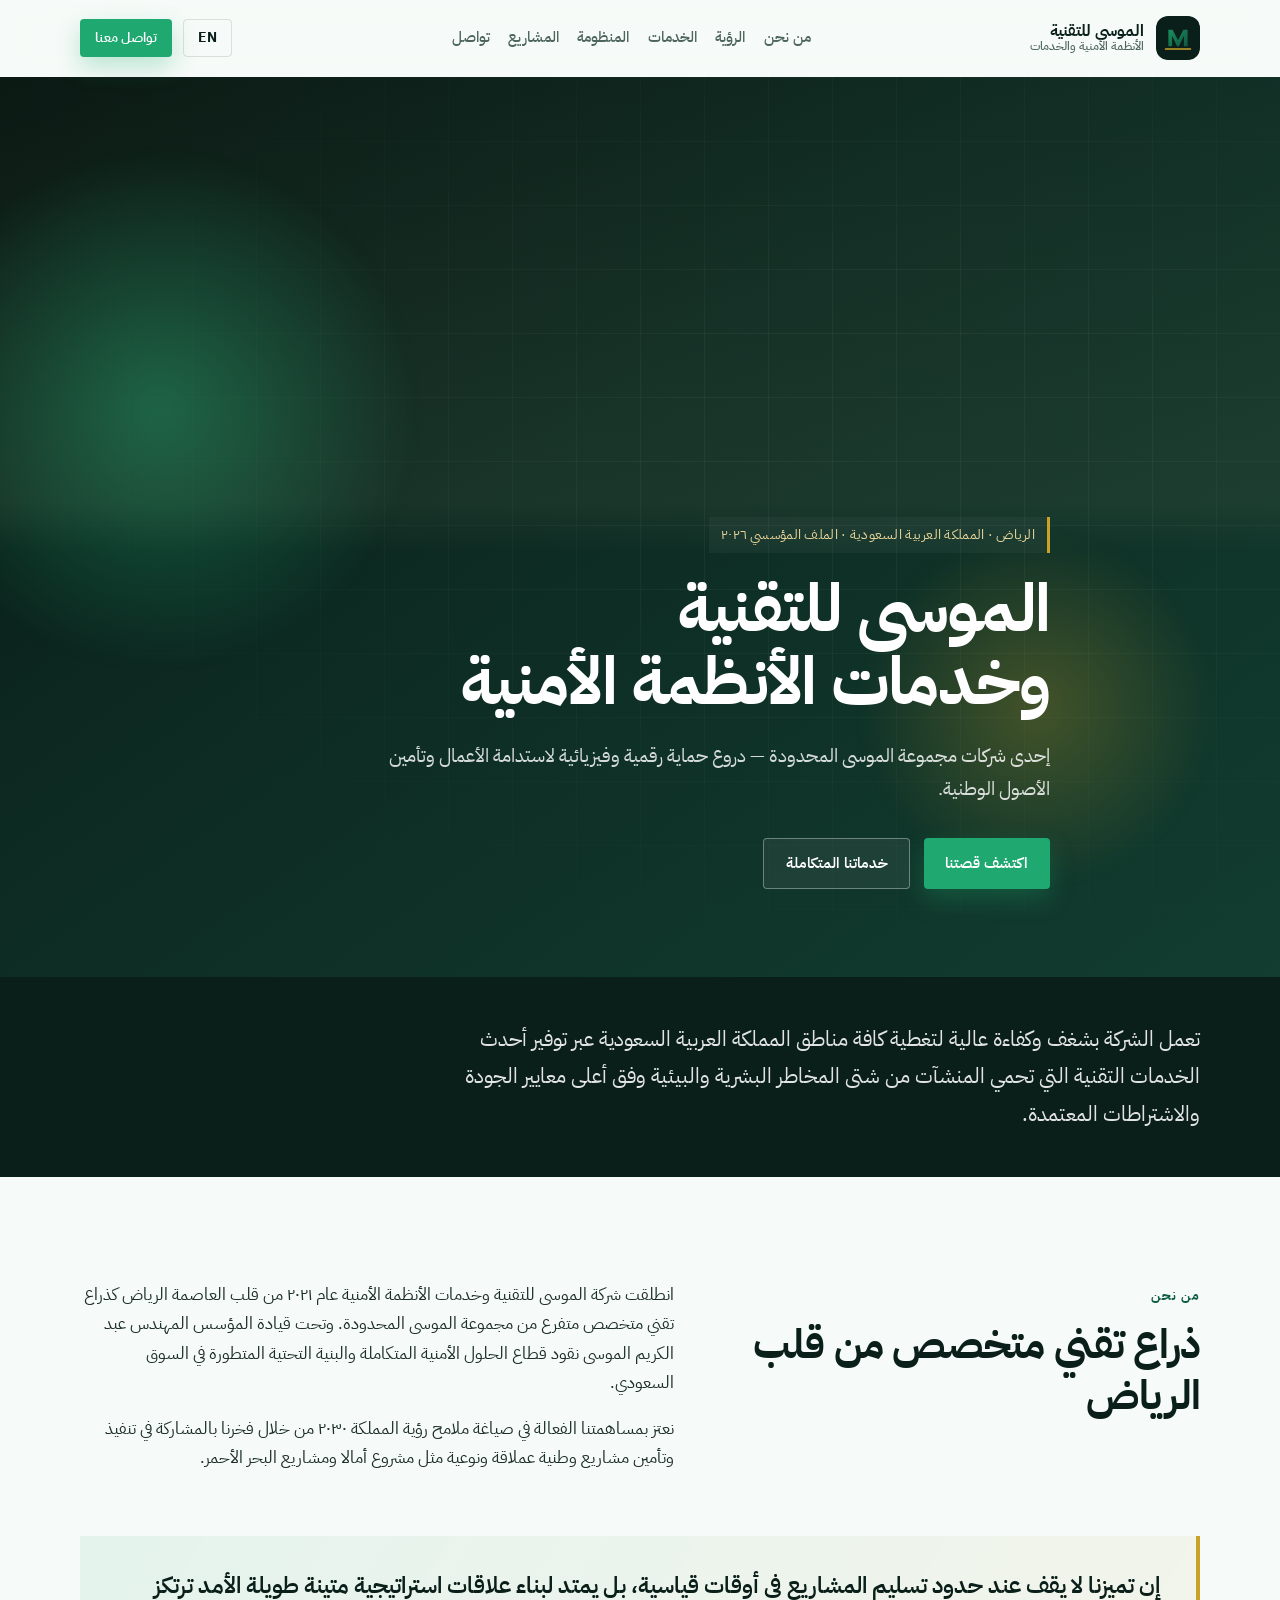
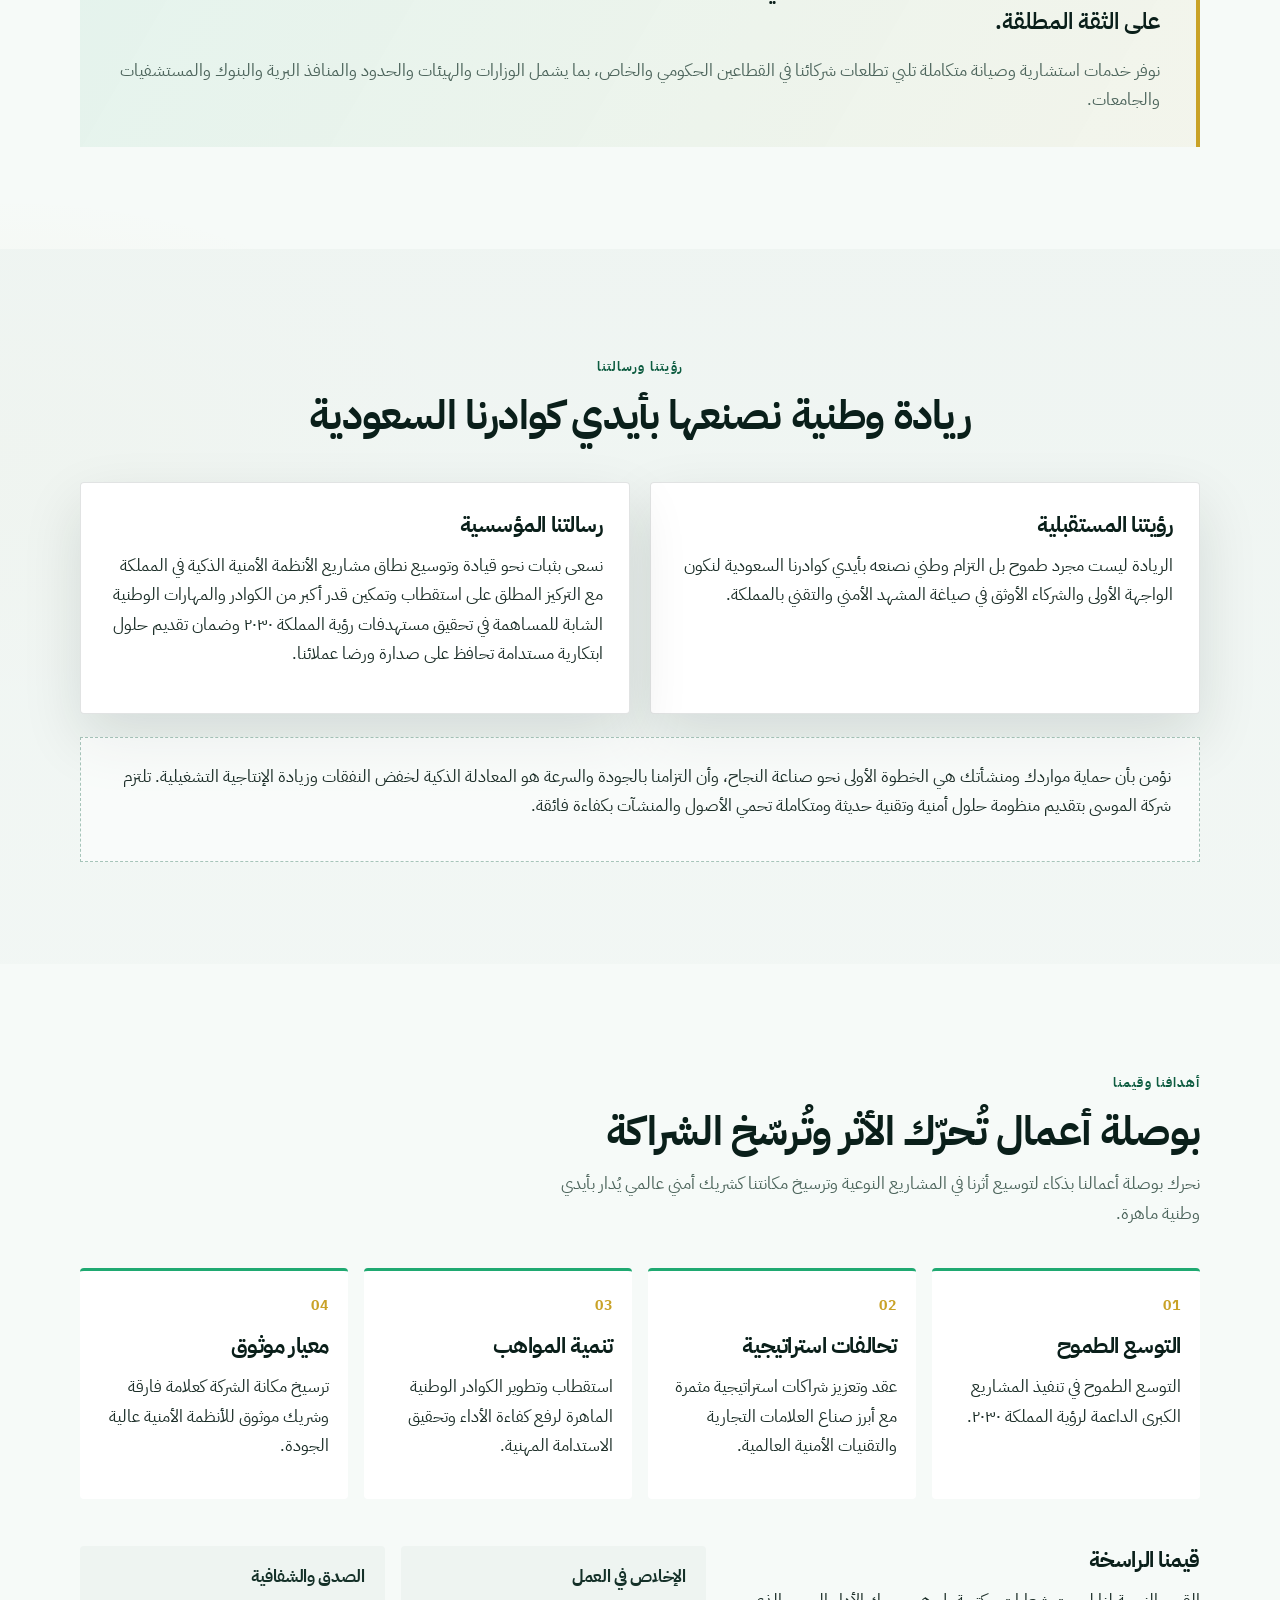
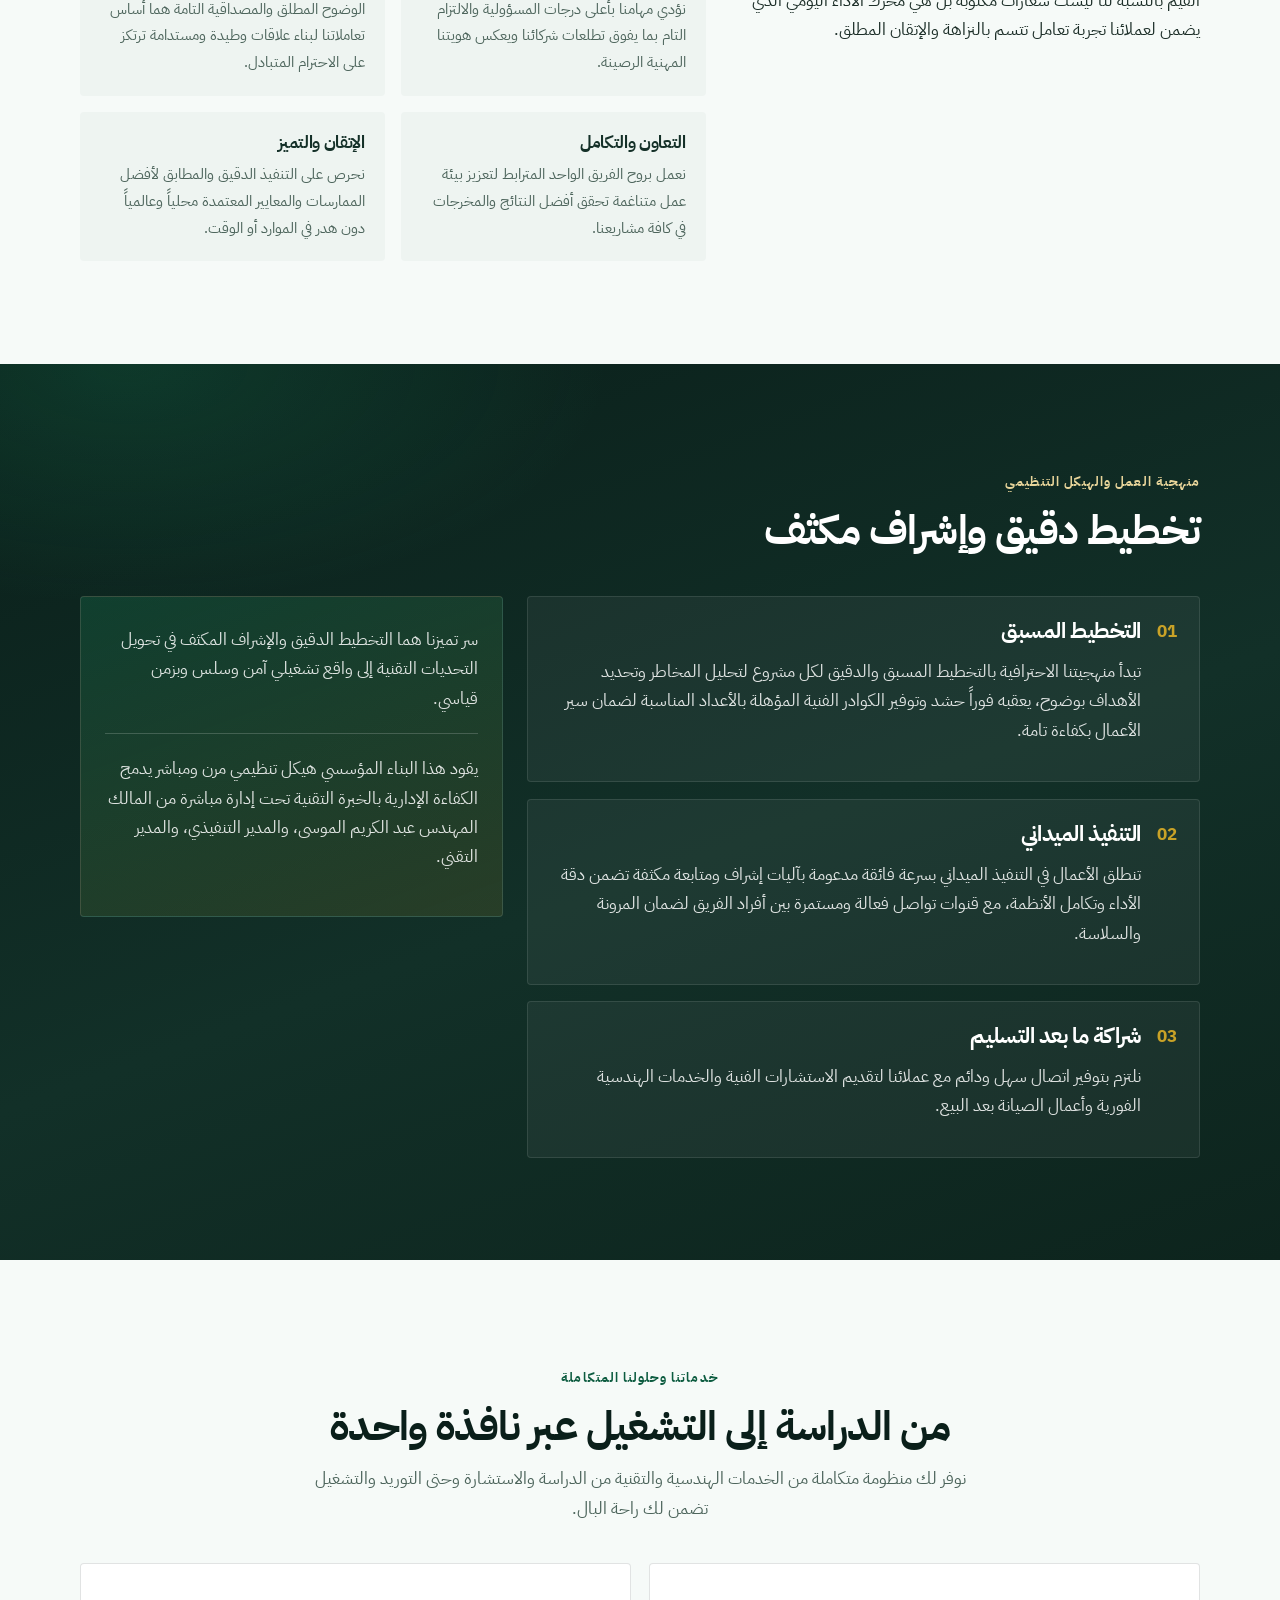
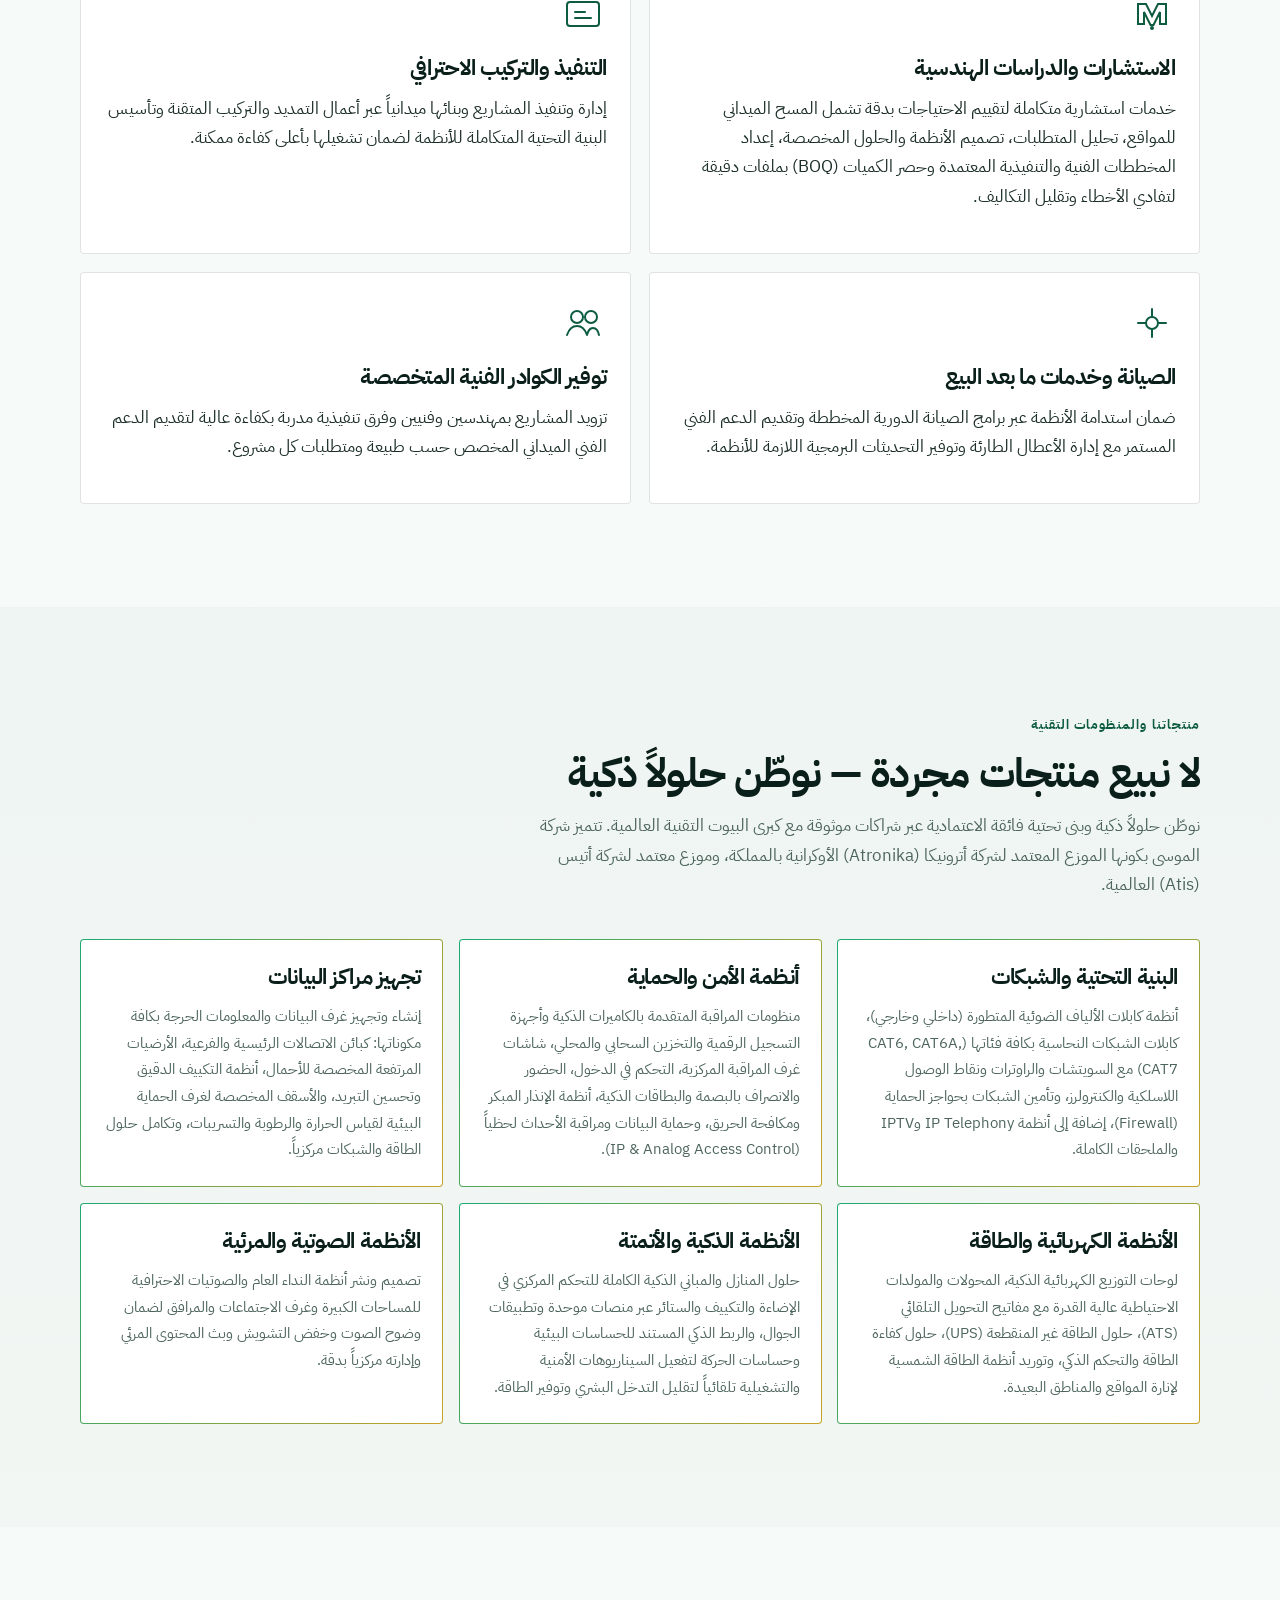
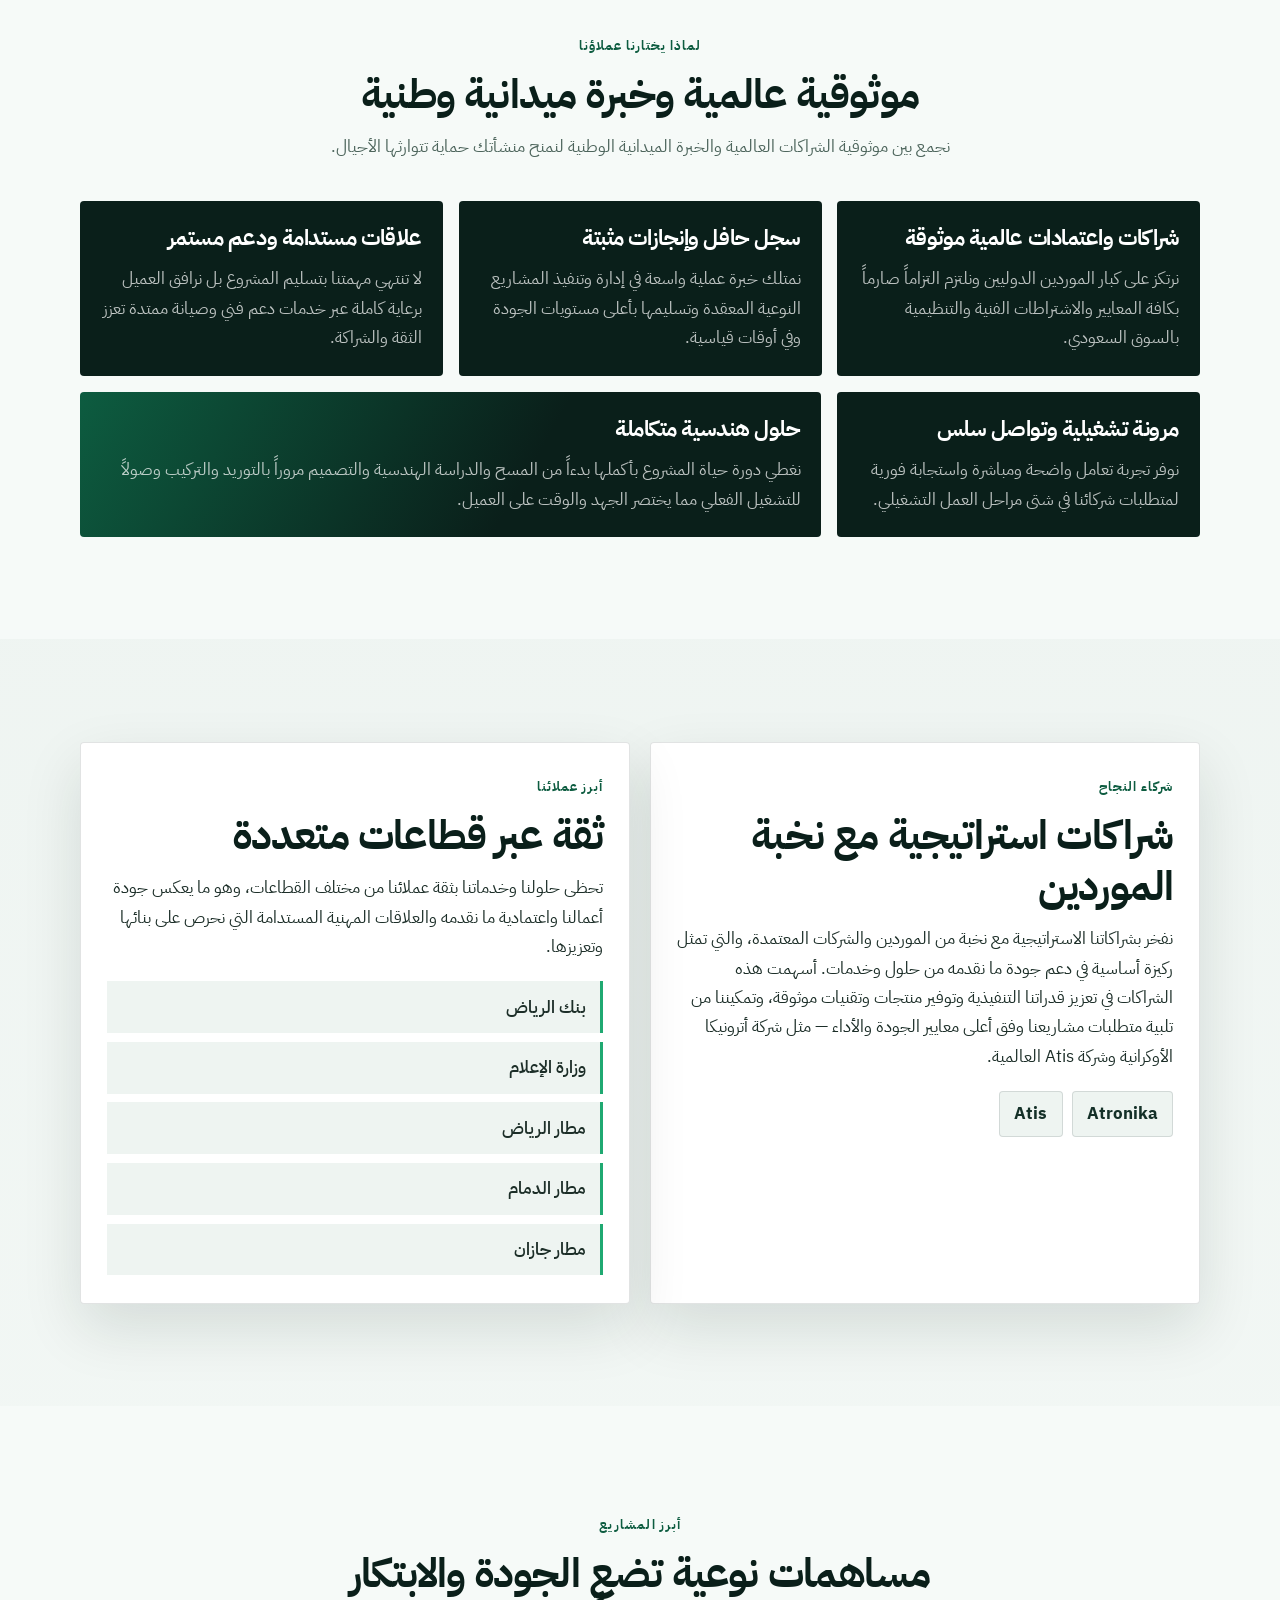
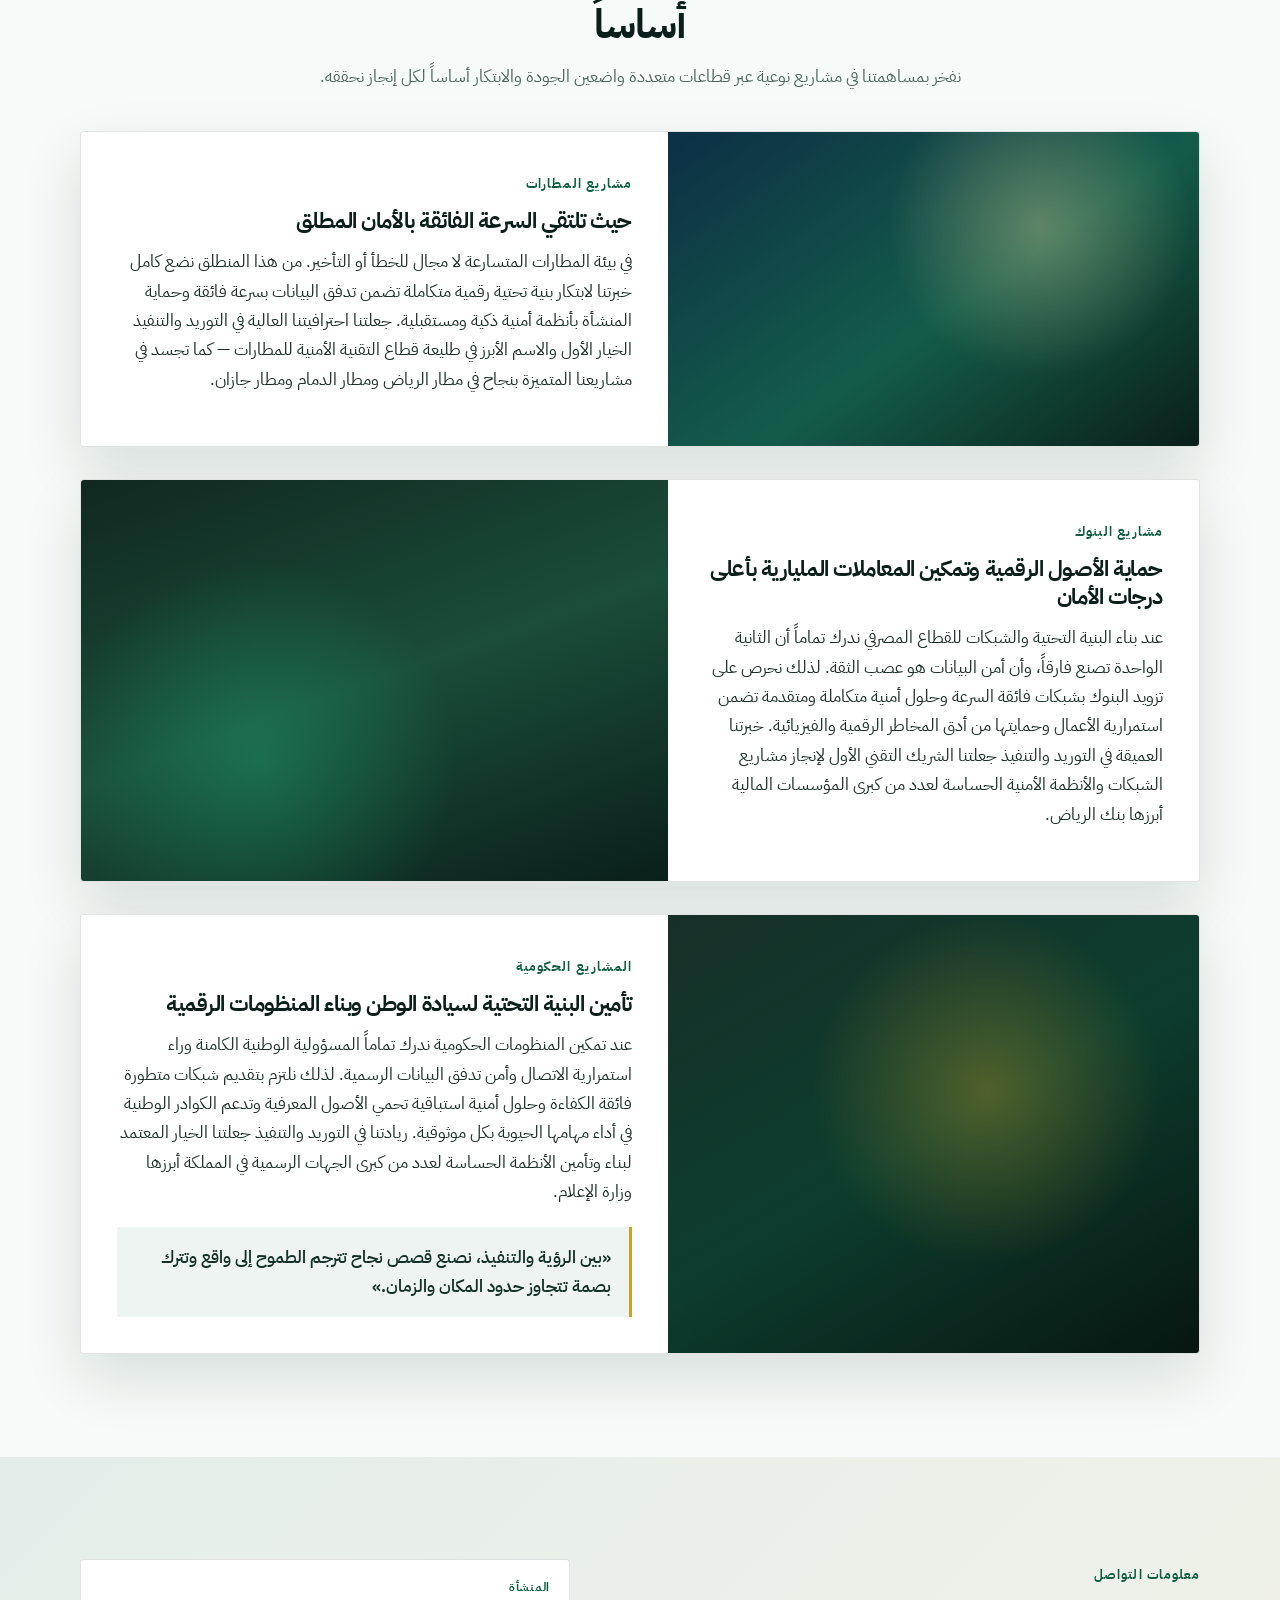
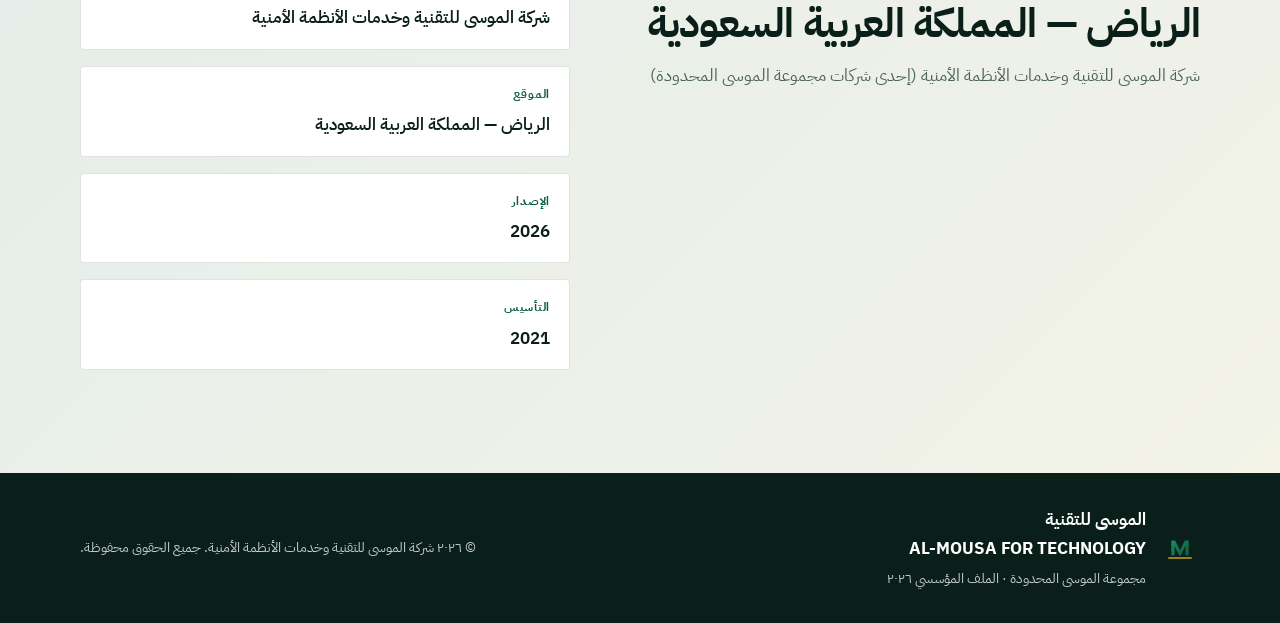
==== index.html @ 1aef911e "Build Al-Mousa bilingual corporate profile website Replace the previous template with a modern RTL-f" ====
<!DOCTYPE html>
<html lang="ar" dir="rtl">
<head>
  <meta charset="UTF-8">
  <meta name="viewport" content="width=device-width, initial-scale=1.0">
  <meta name="theme-color" content="#0A1F1A">
  <meta name="description" content="شركة الموسى للتقنية وخدمات الأنظمة الأمنية — حلول أمنية وتقنية متكاملة في الرياض، المملكة العربية السعودية. ذراع تقني متخصص لمجموعة الموسى المحدودة، داعمة لرؤية 2030.">
  <meta name="keywords" content="الموسى للتقنية, أنظمة أمنية, أمن المعلومات, شبكات, مراكز بيانات, الرياض, رؤية 2030, Al-Mousa Technology, security systems Saudi Arabia">
  <meta name="author" content="Al-Mousa for Technology and Security Systems Services Co.">
  <meta name="robots" content="index, follow">
  <link rel="canonical" href="https://al-mousa.sa/">
  <link rel="alternate" hreflang="ar" href="https://al-mousa.sa/">
  <link rel="alternate" hreflang="en" href="https://al-mousa.sa/?lang=en">
  <link rel="alternate" hreflang="x-default" href="https://al-mousa.sa/">

  <meta property="og:type" content="website">
  <meta property="og:locale" content="ar_SA">
  <meta property="og:locale:alternate" content="en_US">
  <meta property="og:title" content="الموسى للتقنية وخدمات الأنظمة الأمنية | Al-Mousa Technology">
  <meta property="og:description" content="حلول أمنية وتقنية متكاملة لحماية المنشآت الحيوية وتأمين المشاريع الوطنية الكبرى في المملكة العربية السعودية.">
  <meta property="og:site_name" content="Al-Mousa for Technology">
  <meta name="twitter:card" content="summary_large_image">
  <meta name="twitter:title" content="Al-Mousa for Technology and Security Systems">
  <meta name="twitter:description" content="Integrated security and technology solutions across the Kingdom of Saudi Arabia.">

  <title>الموسى للتقنية وخدمات الأنظمة الأمنية | Al-Mousa Technology</title>
  <link rel="icon" type="image/svg+xml" href="./assets/brand/favicon.svg">
  <link rel="preconnect" href="https://fonts.googleapis.com">
  <link rel="preconnect" href="https://fonts.gstatic.com" crossorigin>
  <link href="https://fonts.googleapis.com/css2?family=IBM+Plex+Sans+Arabic:wght@300;400;500;600;700&family=Outfit:wght@400;500;600;700;800&display=swap" rel="stylesheet">
  <link rel="stylesheet" href="./style.css">

  <script type="application/ld+json">
  {
    "@context": "https://schema.org",
    "@type": "Organization",
    "name": "Al-Mousa for Technology and Security Systems Services Co.",
    "alternateName": "شركة الموسى للتقنية وخدمات الأنظمة الأمنية",
    "url": "https://al-mousa.sa/",
    "logo": "./assets/brand/logo.svg",
    "foundingDate": "2021",
    "address": {
      "@type": "PostalAddress",
      "addressLocality": "Riyadh",
      "addressCountry": "SA"
    },
    "description": "Specialized technical arm of Al-Mousa Group Co. Ltd. providing integrated security solutions and advanced infrastructure across Saudi Arabia.",
    "parentOrganization": {
      "@type": "Organization",
      "name": "Al-Mousa Group Co. Ltd."
    },
    "areaServed": "Saudi Arabia"
  }
  </script>
</head>
<body>
  <a class="skip-link" href="#main">
    <span class="lang-ar">تخطي إلى المحتوى</span>
    <span class="lang-en">Skip to content</span>
  </a>

  <div class="progress" id="scroll-progress" aria-hidden="true"></div>

  <header class="site-header" id="top">
    <div class="nav-shell">
      <a class="brand" href="#top" aria-label="Al-Mousa">
        <img src="./assets/brand/logo.svg" width="44" height="44" alt="" class="brand__mark">
        <span class="brand__text">
          <strong class="lang-ar">الموسى للتقنية</strong>
          <strong class="lang-en">AL-MOUSA</strong>
          <small class="lang-ar">الأنظمة الأمنية والخدمات</small>
          <small class="lang-en">Technology &amp; Security</small>
        </span>
      </a>

      <nav class="nav" id="primary-nav" aria-label="Primary">
        <a href="#about"><span class="lang-ar">من نحن</span><span class="lang-en">About</span></a>
        <a href="#vision"><span class="lang-ar">الرؤية</span><span class="lang-en">Vision</span></a>
        <a href="#services"><span class="lang-ar">الخدمات</span><span class="lang-en">Services</span></a>
        <a href="#ecosystem"><span class="lang-ar">المنظومة</span><span class="lang-en">Ecosystem</span></a>
        <a href="#projects"><span class="lang-ar">المشاريع</span><span class="lang-en">Projects</span></a>
        <a href="#contact"><span class="lang-ar">تواصل</span><span class="lang-en">Contact</span></a>
      </nav>

      <div class="header-actions">
        <button type="button" class="lang-toggle" id="lang-toggle" aria-label="Switch language">
          <span class="lang-ar">EN</span>
          <span class="lang-en">عربي</span>
        </button>
        <a class="btn btn--sm btn--solid" href="#contact">
          <span class="lang-ar">تواصل معنا</span>
          <span class="lang-en">Contact Us</span>
        </a>
        <button type="button" class="menu-toggle" id="menu-toggle" aria-expanded="false" aria-controls="primary-nav">
          <span></span><span></span><span></span>
          <span class="sr-only">Menu</span>
        </button>
      </div>
    </div>
  </header>

  <main id="main">
    <!-- HERO -->
    <section class="hero" aria-labelledby="hero-brand">
      <div class="hero__atmosphere" aria-hidden="true">
        <div class="hero__grid"></div>
        <div class="hero__orb hero__orb--a"></div>
        <div class="hero__orb hero__orb--b"></div>
        <div class="hero__scan"></div>
      </div>

      <div class="hero__content reveal">
        <p class="hero__meta">
          <span class="lang-ar">الرياض · المملكة العربية السعودية · الملف المؤسسي ٢٠٢٦</span>
          <span class="lang-en">Riyadh · Kingdom of Saudi Arabia · Corporate Profile 2026</span>
        </p>
        <h1 id="hero-brand" class="hero__brand">
          <span class="lang-ar">الموسى للتقنية<br>وخدمات الأنظمة الأمنية</span>
          <span class="lang-en">AL-MOUSA FOR TECHNOLOGY<br>AND SECURITY SYSTEMS SERVICES CO</span>
        </h1>
        <p class="hero__tagline">
          <span class="lang-ar">إحدى شركات مجموعة الموسى المحدودة — دروع حماية رقمية وفيزيائية لاستدامة الأعمال وتأمين الأصول الوطنية.</span>
          <span class="lang-en">A Subsidiary of Al-Mousa Group Co. Ltd. — forging digital and physical protection shields for business sustainability and national assets.</span>
        </p>
        <div class="hero__cta">
          <a class="btn btn--solid" href="#about">
            <span class="lang-ar">اكتشف قصتنا</span>
            <span class="lang-en">Discover Our Story</span>
          </a>
          <a class="btn btn--ghost" href="#services">
            <span class="lang-ar">خدماتنا المتكاملة</span>
            <span class="lang-en">Our Solutions</span>
          </a>
        </div>
      </div>
    </section>

    <!-- ABOUT INTRO STRIP -->
    <section class="intro-strip" aria-label="Company focus">
      <div class="container reveal">
        <p class="intro-strip__lead">
          <span class="lang-ar">تعمل الشركة بشغف وكفاءة عالية لتغطية كافة مناطق المملكة العربية السعودية عبر توفير أحدث الخدمات التقنية التي تحمي المنشآت من شتى المخاطر البشرية والبيئية وفق أعلى معايير الجودة والاشتراطات المعتمدة.</span>
          <span class="lang-en">We operate with passion and high efficiency to cover all regions of the Kingdom of Saudi Arabia by providing the latest technical services that protect facilities from various human and environmental risks, in accordance with the highest quality standards and certified regulations.</span>
        </p>
      </div>
    </section>

    <!-- ABOUT -->
    <section class="section" id="about">
      <div class="container split">
        <div class="section-head reveal">
          <p class="eyebrow"><span class="lang-ar">من نحن</span><span class="lang-en">About Us</span></p>
          <h2>
            <span class="lang-ar">ذراع تقني متخصص من قلب الرياض</span>
            <span class="lang-en">A specialized technical arm from the heart of Riyadh</span>
          </h2>
        </div>
        <div class="prose reveal delay-1">
          <p class="lang-ar">انطلقت شركة الموسى للتقنية وخدمات الأنظمة الأمنية عام ٢٠٢١ من قلب العاصمة الرياض كذراع تقني متخصص متفرع من مجموعة الموسى المحدودة. وتحت قيادة المؤسس المهندس عبد الكريم الموسى نقود قطاع الحلول الأمنية المتكاملة والبنية التحتية المتطورة في السوق السعودي.</p>
          <p class="lang-en">Al-Mousa for Technology and Security Systems Services Co. was launched in 2021 from the heart of the capital, Riyadh, as a specialized technical arm of Al-Mousa Group Co. Ltd. Under the leadership of the founder, Eng. Abdulkarim Al-Mousa, we lead the integrated security solutions and advanced infrastructure sector in the Saudi market.</p>
          <p class="lang-ar">نعتز بمساهمتنا الفعالة في صياغة ملامح رؤية المملكة ٢٠٣٠ من خلال فخرنا بالمشاركة في تنفيذ وتأمين مشاريع وطنية عملاقة ونوعية مثل مشروع أمالا ومشاريع البحر الأحمر.</p>
          <p class="lang-en">We take immense pride in our active contribution to shaping the features of the Kingdom's Vision 2030 through our proud participation in executing and securing mega and qualitative national projects, such as the AMAALA project and the Red Sea projects.</p>
        </div>
      </div>

      <div class="container quote-block reveal">
        <blockquote>
          <span class="lang-ar">إن تميزنا لا يقف عند حدود تسليم المشاريع في أوقات قياسية، بل يمتد لبناء علاقات استراتيجية متينة طويلة الأمد ترتكز على الثقة المطلقة.</span>
          <span class="lang-en">Our excellence does not stop at delivering projects in record time; rather, it extends to building solid, long-term strategic relationships rooted in absolute trust.</span>
        </blockquote>
        <p class="quote-block__note">
          <span class="lang-ar">نوفر خدمات استشارية وصيانة متكاملة تلبي تطلعات شركائنا في القطاعين الحكومي والخاص، بما يشمل الوزارات والهيئات والحدود والمنافذ البرية والبنوك والمستشفيات والجامعات.</span>
          <span class="lang-en">We provide integrated consultancy and maintenance services that meet the aspirations of our partners in both the government and private sectors, including ministries, authorities, borders, land ports, banks, hospitals, and universities.</span>
        </p>
      </div>
    </section>

    <!-- VISION & MISSION -->
    <section class="section section--alt" id="vision">
      <div class="container">
        <div class="section-head center reveal">
          <p class="eyebrow"><span class="lang-ar">رؤيتنا ورسالتنا</span><span class="lang-en">Our Vision &amp; Mission</span></p>
          <h2>
            <span class="lang-ar">ريادة وطنية نصنعها بأيدي كوادرنا السعودية</span>
            <span class="lang-en">National leadership forged by Saudi talents</span>
          </h2>
        </div>

        <div class="duo">
          <article class="panel reveal">
            <h3><span class="lang-ar">رؤيتنا المستقبلية</span><span class="lang-en">Our Vision</span></h3>
            <p class="lang-ar">الريادة ليست مجرد طموح بل التزام وطني نصنعه بأيدي كوادرنا السعودية لنكون الواجهة الأولى والشركاء الأوثق في صياغة المشهد الأمني والتقني بالمملكة.</p>
            <p class="lang-en">Leadership is not merely an ambition; it is a national commitment forged by the hands of our Saudi talents, positioning us as the premier destination and the most trusted partner in shaping the security and technological landscape of the Kingdom.</p>
          </article>
          <article class="panel reveal delay-1">
            <h3><span class="lang-ar">رسالتنا المؤسسية</span><span class="lang-en">Our Corporate Mission</span></h3>
            <p class="lang-ar">نسعى بثبات نحو قيادة وتوسيع نطاق مشاريع الأنظمة الأمنية الذكية في المملكة مع التركيز المطلق على استقطاب وتمكين قدر أكبر من الكوادر والمهارات الوطنية الشابة للمساهمة في تحقيق مستهدفات رؤية المملكة ٢٠٣٠ وضمان تقديم حلول ابتكارية مستدامة تحافظ على صدارة ورضا عملائنا.</p>
            <p class="lang-en">We steadfastly strive to lead and expand the scope of smart security systems projects in the Kingdom, with an absolute focus on attracting and empowering the maximum potential of young national talents and skills to contribute to Saudi Vision 2030 and deliver sustainable, innovative solutions.</p>
          </article>
        </div>

        <div class="belief reveal">
          <p class="lang-ar">نؤمن بأن حماية مواردك ومنشأتك هي الخطوة الأولى نحو صناعة النجاح، وأن التزامنا بالجودة والسرعة هو المعادلة الذكية لخفض النفقات وزيادة الإنتاجية التشغيلية. تلتزم شركة الموسى بتقديم منظومة حلول أمنية وتقنية حديثة ومتكاملة تحمي الأصول والمنشآت بكفاءة فائقة.</p>
          <p class="lang-en">We believe that protecting your resources and facilities is the foundational step toward crafting success, and that our commitment to quality and speed is the smart equation for reducing expenses and increasing operational productivity. Al-Mousa is committed to providing a modern, integrated ecosystem of security and technological solutions that protect assets and facilities with superb efficiency.</p>
        </div>
      </div>
    </section>

    <!-- GOALS & VALUES -->
    <section class="section" id="goals">
      <div class="container">
        <div class="section-head reveal">
          <p class="eyebrow"><span class="lang-ar">أهدافنا وقيمنا</span><span class="lang-en">Our Goals &amp; Values</span></p>
          <h2>
            <span class="lang-ar">بوصلة أعمال تُحرّك الأثر وتُرسّخ الشراكة</span>
            <span class="lang-en">A business compass that expands impact</span>
          </h2>
          <p class="section-lead">
            <span class="lang-ar">نحرك بوصلة أعمالنا بذكاء لتوسيع أثرنا في المشاريع النوعية وترسيخ مكانتنا كشريك أمني عالمي يُدار بأيدي وطنية ماهرة.</span>
            <span class="lang-en">We intelligently steer our business compass to expand our impact on qualitative projects and solidify our position as a global security partner managed by skilled national hands.</span>
          </p>
        </div>

        <div class="goal-grid">
          <article class="goal reveal">
            <span class="goal__num">01</span>
            <h3><span class="lang-ar">التوسع الطموح</span><span class="lang-en">Ambitious Expansion</span></h3>
            <p class="lang-ar">التوسع الطموح في تنفيذ المشاريع الكبرى الداعمة لرؤية المملكة ٢٠٣٠.</p>
            <p class="lang-en">Accelerating the execution of mega-projects that support Saudi Vision 2030.</p>
          </article>
          <article class="goal reveal delay-1">
            <span class="goal__num">02</span>
            <h3><span class="lang-ar">تحالفات استراتيجية</span><span class="lang-en">Strategic Alliances</span></h3>
            <p class="lang-ar">عقد وتعزيز شراكات استراتيجية مثمرة مع أبرز صناع العلامات التجارية والتقنيات الأمنية العالمية.</p>
            <p class="lang-en">Establishing and strengthening fruitful strategic partnerships with leading global brands and security technology manufacturers.</p>
          </article>
          <article class="goal reveal delay-2">
            <span class="goal__num">03</span>
            <h3><span class="lang-ar">تنمية المواهب</span><span class="lang-en">Talent Cultivation</span></h3>
            <p class="lang-ar">استقطاب وتطوير الكوادر الوطنية الماهرة لرفع كفاءة الأداء وتحقيق الاستدامة المهنية.</p>
            <p class="lang-en">Attracting and developing skilled national cadres to elevate performance efficiency and achieve professional sustainability.</p>
          </article>
          <article class="goal reveal delay-3">
            <span class="goal__num">04</span>
            <h3><span class="lang-ar">معيار موثوق</span><span class="lang-en">A Trusted Benchmark</span></h3>
            <p class="lang-ar">ترسيخ مكانة الشركة كعلامة فارقة وشريك موثوق للأنظمة الأمنية عالية الجودة.</p>
            <p class="lang-en">Anchoring the company's position as a hallmark and a trusted partner for high-quality security systems.</p>
          </article>
        </div>

        <div class="values-wrap reveal">
          <div class="values-intro">
            <h3><span class="lang-ar">قيمنا الراسخة</span><span class="lang-en">Our Core Values</span></h3>
            <p class="lang-ar">القيم بالنسبة لنا ليست شعارات مكتوبة بل هي محرك الأداء اليومي الذي يضمن لعملائنا تجربة تعامل تتسم بالنزاهة والإتقان المطلق.</p>
            <p class="lang-en">Values to us are not merely written slogans; rather, they are the driving engine of our daily performance, guaranteeing our clients an experience defined by integrity and absolute mastery.</p>
          </div>
          <div class="values-grid">
            <article class="value">
              <h4><span class="lang-ar">الإخلاص في العمل</span><span class="lang-en">Dedication &amp; Commitment</span></h4>
              <p class="lang-ar">نؤدي مهامنا بأعلى درجات المسؤولية والالتزام التام بما يفوق تطلعات شركائنا ويعكس هويتنا المهنية الرصينة.</p>
              <p class="lang-en">We execute our tasks with the highest level of responsibility and total commitment, exceeding our partners' expectations and reflecting our solid professional identity.</p>
            </article>
            <article class="value">
              <h4><span class="lang-ar">الصدق والشفافية</span><span class="lang-en">Honesty &amp; Transparency</span></h4>
              <p class="lang-ar">الوضوح المطلق والمصداقية التامة هما أساس تعاملاتنا لبناء علاقات وطيدة ومستدامة ترتكز على الاحترام المتبادل.</p>
              <p class="lang-en">Absolute clarity and total credibility are the bedrock of our transactions, enabling us to build close, sustainable relationships anchored in mutual respect.</p>
            </article>
            <article class="value">
              <h4><span class="lang-ar">التعاون والتكامل</span><span class="lang-en">Collaboration &amp; Integration</span></h4>
              <p class="lang-ar">نعمل بروح الفريق الواحد المترابط لتعزيز بيئة عمل متناغمة تحقق أفضل النتائج والمخرجات في كافة مشاريعنا.</p>
              <p class="lang-en">We operate with a unified, interconnected team spirit to foster a harmonious work environment that achieves the best results across all our projects.</p>
            </article>
            <article class="value">
              <h4><span class="lang-ar">الإتقان والتميز</span><span class="lang-en">Mastery &amp; Excellence</span></h4>
              <p class="lang-ar">نحرص على التنفيذ الدقيق والمطابق لأفضل الممارسات والمعايير المعتمدة محلياً وعالمياً دون هدر في الموارد أو الوقت.</p>
              <p class="lang-en">We ensure precise execution that complies with the best locally and globally approved practices and standards, without wasting time or resources.</p>
            </article>
          </div>
        </div>
      </div>
    </section>

    <!-- METHODOLOGY -->
    <section class="section section--dark" id="methodology">
      <div class="container">
        <div class="section-head reveal">
          <p class="eyebrow"><span class="lang-ar">منهجية العمل والهيكل التنظيمي</span><span class="lang-en">Work Methodology &amp; Organizational Structure</span></p>
          <h2>
            <span class="lang-ar">تخطيط دقيق وإشراف مكثف</span>
            <span class="lang-en">Meticulous planning &amp; intensive supervision</span>
          </h2>
        </div>

        <div class="method-layout">
          <div class="method-steps">
            <article class="step reveal">
              <span class="step__n">01</span>
              <div>
                <h3><span class="lang-ar">التخطيط المسبق</span><span class="lang-en">Pre-planning</span></h3>
                <p class="lang-ar">تبدأ منهجيتنا الاحترافية بالتخطيط المسبق والدقيق لكل مشروع لتحليل المخاطر وتحديد الأهداف بوضوح، يعقبه فوراً حشد وتوفير الكوادر الفنية المؤهلة بالأعداد المناسبة لضمان سير الأعمال بكفاءة تامة.</p>
                <p class="lang-en">Our professional methodology begins with precise pre-planning for each project to analyze risks and clearly define goals, immediately followed by mobilizing qualified technical cadres to ensure completely efficient workflows.</p>
              </div>
            </article>
            <article class="step reveal delay-1">
              <span class="step__n">02</span>
              <div>
                <h3><span class="lang-ar">التنفيذ الميداني</span><span class="lang-en">Field execution</span></h3>
                <p class="lang-ar">تنطلق الأعمال في التنفيذ الميداني بسرعة فائقة مدعومة بآليات إشراف ومتابعة مكثفة تضمن دقة الأداء وتكامل الأنظمة، مع قنوات تواصل فعالة ومستمرة بين أفراد الفريق لضمان المرونة والسلاسة.</p>
                <p class="lang-en">We launch field execution with superb speed, backed by intensive supervision and follow-up mechanisms that guarantee performance accuracy, systems integration, flexibility, and smoothness.</p>
              </div>
            </article>
            <article class="step reveal delay-2">
              <span class="step__n">03</span>
              <div>
                <h3><span class="lang-ar">شراكة ما بعد التسليم</span><span class="lang-en">After-sales partnership</span></h3>
                <p class="lang-ar">نلتزم بتوفير اتصال سهل ودائم مع عملائنا لتقديم الاستشارات الفنية والخدمات الهندسية الفورية وأعمال الصيانة بعد البيع.</p>
                <p class="lang-en">We are committed to providing easy, permanent communication with our clients for immediate technical consultations, engineering services, and after-sales maintenance.</p>
              </div>
            </article>
          </div>
          <aside class="method-aside reveal delay-1">
            <p class="lang-ar">سر تميزنا هما التخطيط الدقيق والإشراف المكثف في تحويل التحديات التقنية إلى واقع تشغيلي آمن وسلس وبزمن قياسي.</p>
            <p class="lang-en">Meticulous planning and intensive supervision are the secrets behind our excellence in transforming technical challenges into a secure, seamless operational reality in record time.</p>
            <hr>
            <p class="lang-ar">يقود هذا البناء المؤسسي هيكل تنظيمي مرن ومباشر يدمج الكفاءة الإدارية بالخبرة التقنية تحت إدارة مباشرة من المالك المهندس عبد الكريم الموسى، والمدير التنفيذي، والمدير التقني.</p>
            <p class="lang-en">This institutional framework is led by a flexible and direct organizational structure integrating administrative efficiency with technical expertise under the Owner, Eng. Abdulkarim Al-Mousa, alongside the CEO and CTO.</p>
          </aside>
        </div>
      </div>
    </section>

    <!-- SERVICES -->
    <section class="section" id="services">
      <div class="container">
        <div class="section-head center reveal">
          <p class="eyebrow"><span class="lang-ar">خدماتنا وحلولنا المتكاملة</span><span class="lang-en">Our Integrated Services &amp; Solutions</span></p>
          <h2>
            <span class="lang-ar">من الدراسة إلى التشغيل عبر نافذة واحدة</span>
            <span class="lang-en">From study to operation through a single window</span>
          </h2>
          <p class="section-lead">
            <span class="lang-ar">نوفر لك منظومة متكاملة من الخدمات الهندسية والتقنية من الدراسة والاستشارة وحتى التوريد والتشغيل تضمن لك راحة البال.</span>
            <span class="lang-en">From study and consultation to supply and operation, we provide an integrated ecosystem of engineering and technical services guaranteeing total peace of mind.</span>
          </p>
        </div>

        <div class="service-grid">
          <article class="service reveal">
            <div class="service__icon" aria-hidden="true">
              <svg viewBox="0 0 48 48" fill="none"><path d="M10 34V14h8l6 12 6-12h8v20h-6V22l-6.5 13h-3L16 22v12h-6z" stroke="currentColor" stroke-width="2"/><circle cx="24" cy="38" r="2" fill="currentColor"/></svg>
            </div>
            <h3><span class="lang-ar">الاستشارات والدراسات الهندسية</span><span class="lang-en">Consultations &amp; Engineering Studies</span></h3>
            <p class="lang-ar">خدمات استشارية متكاملة لتقييم الاحتياجات بدقة تشمل المسح الميداني للمواقع، تحليل المتطلبات، تصميم الأنظمة والحلول المخصصة، إعداد المخططات الفنية والتنفيذية المعتمدة وحصر الكميات (BOQ) بملفات دقيقة لتفادي الأخطاء وتقليل التكاليف.</p>
            <p class="lang-en">Integrated consulting to accurately assess needs: field surveys, requirements analysis, customized system design, technical and approved executive blueprints, and precise Bills of Quantities (BOQ) to prevent errors and reduce costs.</p>
          </article>
          <article class="service reveal delay-1">
            <div class="service__icon" aria-hidden="true">
              <svg viewBox="0 0 48 48" fill="none"><rect x="8" y="12" width="32" height="24" rx="3" stroke="currentColor" stroke-width="2"/><path d="M16 28h16M16 22h10" stroke="currentColor" stroke-width="2" stroke-linecap="round"/></svg>
            </div>
            <h3><span class="lang-ar">التنفيذ والتركيب الاحترافي</span><span class="lang-en">Professional Execution &amp; Installation</span></h3>
            <p class="lang-ar">إدارة وتنفيذ المشاريع وبنائها ميدانياً عبر أعمال التمديد والتركيب المتقنة وتأسيس البنية التحتية المتكاملة للأنظمة لضمان تشغيلها بأعلى كفاءة ممكنة.</p>
            <p class="lang-en">Field management and execution of projects through masterful wiring and installation works, and establishing integrated infrastructure for systems to operate at the highest possible efficiency.</p>
          </article>
          <article class="service reveal delay-2">
            <div class="service__icon" aria-hidden="true">
              <svg viewBox="0 0 48 48" fill="none"><path d="M24 10v8M24 30v8M10 24h8M30 24h8" stroke="currentColor" stroke-width="2" stroke-linecap="round"/><circle cx="24" cy="24" r="6" stroke="currentColor" stroke-width="2"/></svg>
            </div>
            <h3><span class="lang-ar">الصيانة وخدمات ما بعد البيع</span><span class="lang-en">Maintenance &amp; After-Sales Services</span></h3>
            <p class="lang-ar">ضمان استدامة الأنظمة عبر برامج الصيانة الدورية المخططة وتقديم الدعم الفني المستمر مع إدارة الأعطال الطارئة وتوفير التحديثات البرمجية اللازمة للأنظمة.</p>
            <p class="lang-en">Ensuring systems' sustainability through planned periodic maintenance, continuous technical support, emergency breakdown management, and necessary software updates.</p>
          </article>
          <article class="service reveal delay-3">
            <div class="service__icon" aria-hidden="true">
              <svg viewBox="0 0 48 48" fill="none"><circle cx="18" cy="18" r="6" stroke="currentColor" stroke-width="2"/><circle cx="32" cy="18" r="6" stroke="currentColor" stroke-width="2"/><path d="M8 36c2-6 6-9 10-9s8 3 10 9M28 36c1-4 3.5-7 6-7s5 2 6 7" stroke="currentColor" stroke-width="2" stroke-linecap="round"/></svg>
            </div>
            <h3><span class="lang-ar">توفير الكوادر الفنية المتخصصة</span><span class="lang-en">Provision of Specialized Technical Cadres</span></h3>
            <p class="lang-ar">تزويد المشاريع بمهندسين وفنيين وفرق تنفيذية مدربة بكفاءة عالية لتقديم الدعم الفني الميداني المخصص حسب طبيعة ومتطلبات كل مشروع.</p>
            <p class="lang-en">Supplying projects with specialized engineers, technicians, and highly trained execution teams for on-site technical support tailored to each project.</p>
          </article>
        </div>
      </div>
    </section>

    <!-- ECOSYSTEM -->
    <section class="section section--alt" id="ecosystem">
      <div class="container">
        <div class="section-head reveal">
          <p class="eyebrow"><span class="lang-ar">منتجاتنا والمنظومات التقنية</span><span class="lang-en">Technical Ecosystem &amp; Products</span></p>
          <h2>
            <span class="lang-ar">لا نبيع منتجات مجردة — نوطّن حلولاً ذكية</span>
            <span class="lang-en">We localize smart solutions, not mere products</span>
          </h2>
          <p class="section-lead">
            <span class="lang-ar">نوطّن حلولاً ذكية وبنى تحتية فائقة الاعتمادية عبر شراكات موثوقة مع كبرى البيوت التقنية العالمية. تتميز شركة الموسى بكونها الموزع المعتمد لشركة أترونيكا (Atronika) الأوكرانية بالمملكة، وموزع معتمد لشركة أتيس (Atis) العالمية.</span>
            <span class="lang-en">We localize smart solutions and ultra-reliable infrastructures through trusted partnerships with major global technology houses. Al-Mousa is the authorized distributor for Atronika in KSA and a certified distributor for Atis.</span>
          </p>
        </div>

        <div class="eco-grid">
          <article class="eco reveal">
            <h3><span class="lang-ar">البنية التحتية والشبكات</span><span class="lang-en">Infrastructure &amp; Networking</span></h3>
            <p class="lang-ar">أنظمة كابلات الألياف الضوئية المتطورة (داخلي وخارجي)، كابلات الشبكات النحاسية بكافة فئاتها (CAT6, CAT6A, CAT7) مع السويتشات والراوترات ونقاط الوصول اللاسلكية والكنترولرز، وتأمين الشبكات بحواجز الحماية (Firewall)، إضافة إلى أنظمة IP Telephony وIPTV والملحقات الكاملة.</p>
            <p class="lang-en">Advanced fiber optic systems (indoor/outdoor), copper network cables (CAT6, CAT6A, CAT7) with switches, routers, wireless access points, controllers, firewalls, IP Telephony, IPTV, and full accessories.</p>
          </article>
          <article class="eco reveal delay-1">
            <h3><span class="lang-ar">أنظمة الأمن والحماية</span><span class="lang-en">Security &amp; Protection Systems</span></h3>
            <p class="lang-ar">منظومات المراقبة المتقدمة بالكاميرات الذكية وأجهزة التسجيل الرقمية والتخزين السحابي والمحلي، شاشات غرف المراقبة المركزية، التحكم في الدخول، الحضور والانصراف بالبصمة والبطاقات الذكية، أنظمة الإنذار المبكر ومكافحة الحريق، وحماية البيانات ومراقبة الأحداث لحظياً (IP &amp; Analog Access Control).</p>
            <p class="lang-en">Advanced surveillance with smart IP &amp; Analog cameras, digital/cloud/local recording (NVRs/DVRs), control room screens, Access Control, biometric time &amp; attendance, smart cards, early warning and fire fighting systems, and real-time event monitoring.</p>
          </article>
          <article class="eco reveal delay-2">
            <h3><span class="lang-ar">تجهيز مراكز البيانات</span><span class="lang-en">Data Center Preparation</span></h3>
            <p class="lang-ar">إنشاء وتجهيز غرف البيانات والمعلومات الحرجة بكافة مكوناتها: كبائن الاتصالات الرئيسية والفرعية، الأرضيات المرتفعة المخصصة للأحمال، أنظمة التكييف الدقيق وتحسين التبريد، والأسقف المخصصة لغرف الحماية البيئية لقياس الحرارة والرطوبة والتسريبات، وتكامل حلول الطاقة والشبكات مركزياً.</p>
            <p class="lang-en">Critical data rooms with communication cabinets, raised floors, precision cooling, specialized environment ceilings for temperature/humidity/leak monitoring, and centralized energy and network integration.</p>
          </article>
          <article class="eco reveal">
            <h3><span class="lang-ar">الأنظمة الكهربائية والطاقة</span><span class="lang-en">Electrical &amp; Power Systems</span></h3>
            <p class="lang-ar">لوحات التوزيع الكهربائية الذكية، المحولات والمولدات الاحتياطية عالية القدرة مع مفاتيح التحويل التلقائي (ATS)، حلول الطاقة غير المنقطعة (UPS)، حلول كفاءة الطاقة والتحكم الذكي، وتوريد أنظمة الطاقة الشمسية لإنارة المواقع والمناطق البعيدة.</p>
            <p class="lang-en">Smart distribution boards, transformers, high-capacity backup generators with ATS, UPS solutions, energy efficiency and smart controls, and solar energy systems for remote sites.</p>
          </article>
          <article class="eco reveal delay-1">
            <h3><span class="lang-ar">الأنظمة الذكية والأتمتة</span><span class="lang-en">Smart Systems &amp; Automation</span></h3>
            <p class="lang-ar">حلول المنازل والمباني الذكية الكاملة للتحكم المركزي في الإضاءة والتكييف والستائر عبر منصات موحدة وتطبيقات الجوال، والربط الذكي المستند للحساسات البيئية وحساسات الحركة لتفعيل السيناريوهات الأمنية والتشغيلية تلقائياً لتقليل التدخل البشري وتوفير الطاقة.</p>
            <p class="lang-en">Complete smart home and building solutions for lighting, HVAC, and blinds via unified platforms and mobile apps, with sensor-based automation for security and operational scenarios that save energy.</p>
          </article>
          <article class="eco reveal delay-2">
            <h3><span class="lang-ar">الأنظمة الصوتية والمرئية</span><span class="lang-en">Audio &amp; Visual Systems</span></h3>
            <p class="lang-ar">تصميم ونشر أنظمة النداء العام والصوتيات الاحترافية للمساحات الكبيرة وغرف الاجتماعات والمرافق لضمان وضوح الصوت وخفض التشويش وبث المحتوى المرئي وإدارته مركزياً بدقة.</p>
            <p class="lang-en">Design and deployment of professional Public Address and sound systems for large spaces and meeting rooms, ensuring clarity, noise reduction, and centrally managed visual content broadcasting.</p>
          </article>
        </div>
      </div>
    </section>

    <!-- WHY US -->
    <section class="section" id="why">
      <div class="container">
        <div class="section-head center reveal">
          <p class="eyebrow"><span class="lang-ar">لماذا يختارنا عملاؤنا</span><span class="lang-en">Why Our Clients Choose Us</span></p>
          <h2>
            <span class="lang-ar">موثوقية عالمية وخبرة ميدانية وطنية</span>
            <span class="lang-en">Global reliability with national field expertise</span>
          </h2>
          <p class="section-lead">
            <span class="lang-ar">نجمع بين موثوقية الشراكات العالمية والخبرة الميدانية الوطنية لنمنح منشأتك حماية تتوارثها الأجيال.</span>
            <span class="lang-en">Because we combine the reliability of global partnerships with skilled national field expertise, giving your facility protection inherited by generations.</span>
          </p>
        </div>

        <div class="why-grid">
          <article class="why reveal">
            <h3><span class="lang-ar">شراكات واعتمادات عالمية موثوقة</span><span class="lang-en">Global Partnerships &amp; Accreditations</span></h3>
            <p class="lang-ar">نرتكز على كبار الموردين الدوليين ونلتزم التزاماً صارماً بكافة المعايير والاشتراطات الفنية والتنظيمية بالسوق السعودي.</p>
            <p class="lang-en">We rely on trusted partnerships with major international suppliers and adhere strictly to elite technical and regulatory requirements in the Saudi market.</p>
          </article>
          <article class="why reveal delay-1">
            <h3><span class="lang-ar">سجل حافل وإنجازات مثبتة</span><span class="lang-en">A Proven Track Record</span></h3>
            <p class="lang-ar">نمتلك خبرة عملية واسعة في إدارة وتنفيذ المشاريع النوعية المعقدة وتسليمها بأعلى مستويات الجودة وفي أوقات قياسية.</p>
            <p class="lang-en">Deep experience managing and executing complex qualitative projects at the highest quality levels within record timeframes.</p>
          </article>
          <article class="why reveal delay-2">
            <h3><span class="lang-ar">علاقات مستدامة ودعم مستمر</span><span class="lang-en">Sustained Relationships &amp; Support</span></h3>
            <p class="lang-ar">لا تنتهي مهمتنا بتسليم المشروع بل نرافق العميل برعاية كاملة عبر خدمات دعم فني وصيانة ممتدة تعزز الثقة والشراكة.</p>
            <p class="lang-en">Our mission does not end upon delivery; we accompany projects with full care through technical support and extended maintenance.</p>
          </article>
          <article class="why reveal">
            <h3><span class="lang-ar">مرونة تشغيلية وتواصل سلس</span><span class="lang-en">Operational Flexibility &amp; Communication</span></h3>
            <p class="lang-ar">نوفر تجربة تعامل واضحة ومباشرة واستجابة فورية لمتطلبات شركائنا في شتى مراحل العمل التشغيلي.</p>
            <p class="lang-en">Transparent, direct communication with immediate response to partners' requirements across operational stages.</p>
          </article>
          <article class="why reveal delay-1 why--wide">
            <h3><span class="lang-ar">حلول هندسية متكاملة</span><span class="lang-en">Comprehensive Engineering Solutions</span></h3>
            <p class="lang-ar">نغطي دورة حياة المشروع بأكملها بدءاً من المسح والدراسة الهندسية والتصميم مروراً بالتوريد والتركيب وصولاً للتشغيل الفعلي مما يختصر الجهد والوقت على العميل.</p>
            <p class="lang-en">We manage the entire project lifecycle — from surveying and engineering studies through supply, installation, and commissioning — saving time and effort for the client.</p>
          </article>
        </div>
      </div>
    </section>

    <!-- PARTNERS & CLIENTS -->
    <section class="section section--alt" id="partners">
      <div class="container">
        <div class="duo duo--partners">
          <article class="panel reveal">
            <p class="eyebrow"><span class="lang-ar">شركاء النجاح</span><span class="lang-en">Success Partners</span></p>
            <h2>
              <span class="lang-ar">شراكات استراتيجية مع نخبة الموردين</span>
              <span class="lang-en">Strategic partnerships with elite suppliers</span>
            </h2>
            <p class="lang-ar">نفخر بشراكاتنا الاستراتيجية مع نخبة من الموردين والشركات المعتمدة، والتي تمثل ركيزة أساسية في دعم جودة ما نقدمه من حلول وخدمات. أسهمت هذه الشراكات في تعزيز قدراتنا التنفيذية وتوفير منتجات وتقنيات موثوقة، وتمكيننا من تلبية متطلبات مشاريعنا وفق أعلى معايير الجودة والأداء — مثل شركة أترونيكا الأوكرانية وشركة Atis العالمية.</p>
            <p class="lang-en">We pride ourselves on strategic partnerships with approved global manufacturers and suppliers who support the quality of our solutions — including Atronika and Atis — enhancing execution capabilities with certified, highly reliable technologies.</p>
            <div class="partner-pills" aria-label="Partners">
              <span>Atronika</span>
              <span>Atis</span>
            </div>
          </article>
          <article class="panel reveal delay-1">
            <p class="eyebrow"><span class="lang-ar">أبرز عملائنا</span><span class="lang-en">Prominent Clients</span></p>
            <h2>
              <span class="lang-ar">ثقة عبر قطاعات متعددة</span>
              <span class="lang-en">Trusted across diverse sectors</span>
            </h2>
            <p class="lang-ar">تحظى حلولنا وخدماتنا بثقة عملائنا من مختلف القطاعات، وهو ما يعكس جودة أعمالنا واعتمادية ما نقدمه والعلاقات المهنية المستدامة التي نحرص على بنائها وتعزيزها.</p>
            <p class="lang-en">Our solutions enjoy the trust of clients across diverse sectors, reflecting the quality of our operations, the reliability of our deliverables, and sustainable professional relationships.</p>
            <ul class="client-list">
              <li><span class="lang-ar">بنك الرياض</span><span class="lang-en">Riyadh Bank</span></li>
              <li><span class="lang-ar">وزارة الإعلام</span><span class="lang-en">Ministry of Media</span></li>
              <li><span class="lang-ar">مطار الرياض</span><span class="lang-en">Riyadh Airport</span></li>
              <li><span class="lang-ar">مطار الدمام</span><span class="lang-en">Dammam Airport</span></li>
              <li><span class="lang-ar">مطار جازان</span><span class="lang-en">Jazan Airport</span></li>
            </ul>
          </article>
        </div>
      </div>
    </section>

    <!-- PROJECTS -->
    <section class="section" id="projects">
      <div class="container">
        <div class="section-head center reveal">
          <p class="eyebrow"><span class="lang-ar">أبرز المشاريع</span><span class="lang-en">Our Key Projects</span></p>
          <h2>
            <span class="lang-ar">مساهمات نوعية تضع الجودة والابتكار أساساً</span>
            <span class="lang-en">Qualitative contributions founded on quality and innovation</span>
          </h2>
          <p class="section-lead">
            <span class="lang-ar">نفخر بمساهمتنا في مشاريع نوعية عبر قطاعات متعددة واضعين الجودة والابتكار أساساً لكل إنجاز نحققه.</span>
            <span class="lang-en">We take pride in our qualitative contributions across multiple vital sectors, placing quality and innovation as the absolute foundation for every achievement.</span>
          </p>
        </div>

        <div class="project-stack">
          <article class="project reveal">
            <div class="project__visual project__visual--airport" loading="lazy" aria-hidden="true"></div>
            <div class="project__body">
              <p class="eyebrow"><span class="lang-ar">مشاريع المطارات</span><span class="lang-en">Airport Projects</span></p>
              <h3>
                <span class="lang-ar">حيث تلتقي السرعة الفائقة بالأمان المطلق</span>
                <span class="lang-en">Where rapid speed meets absolute safety</span>
              </h3>
              <p class="lang-ar">في بيئة المطارات المتسارعة لا مجال للخطأ أو التأخير. من هذا المنطلق نضع كامل خبرتنا لابتكار بنية تحتية رقمية متكاملة تضمن تدفق البيانات بسرعة فائقة وحماية المنشأة بأنظمة أمنية ذكية ومستقبلية. جعلتنا احترافيتنا العالية في التوريد والتنفيذ الخيار الأول والاسم الأبرز في طليعة قطاع التقنية الأمنية للمطارات — كما تجسد في مشاريعنا المتميزة بنجاح في مطار الرياض ومطار الدمام ومطار جازان.</p>
              <p class="lang-en">In fast-paced airport environments, there is zero room for error or delay. We innovate comprehensive digital infrastructure that guarantees rapid data flow and secures facilities with smart security systems — epitomized by successful projects at Riyadh, Dammam, and Jazan Airports.</p>
            </div>
          </article>

          <article class="project project--reverse reveal">
            <div class="project__visual project__visual--bank" aria-hidden="true"></div>
            <div class="project__body">
              <p class="eyebrow"><span class="lang-ar">مشاريع البنوك</span><span class="lang-en">Banking Projects</span></p>
              <h3>
                <span class="lang-ar">حماية الأصول الرقمية وتمكين المعاملات المليارية بأعلى درجات الأمان</span>
                <span class="lang-en">Securing digital assets &amp; enabling multi-billion transactions</span>
              </h3>
              <p class="lang-ar">عند بناء البنية التحتية والشبكات للقطاع المصرفي ندرك تماماً أن الثانية الواحدة تصنع فارقاً، وأن أمن البيانات هو عصب الثقة. لذلك نحرص على تزويد البنوك بشبكات فائقة السرعة وحلول أمنية متكاملة ومتقدمة تضمن استمرارية الأعمال وحمايتها من أدق المخاطر الرقمية والفيزيائية. خبرتنا العميقة في التوريد والتنفيذ جعلتنا الشريك التقني الأول لإنجاز مشاريع الشبكات والأنظمة الأمنية الحساسة لعدد من كبرى المؤسسات المالية أبرزها بنك الرياض.</p>
              <p class="lang-en">When building banking infrastructure, a single second makes a massive difference and data security is the backbone of trust. We supply ultra-high-speed networks and advanced security solutions that ensure continuity — positioning us as the primary technical partner for institutions such as Riyadh Bank.</p>
            </div>
          </article>

          <article class="project reveal">
            <div class="project__visual project__visual--gov" aria-hidden="true"></div>
            <div class="project__body">
              <p class="eyebrow"><span class="lang-ar">المشاريع الحكومية</span><span class="lang-en">Government Projects</span></p>
              <h3>
                <span class="lang-ar">تأمين البنية التحتية لسيادة الوطن وبناء المنظومات الرقمية</span>
                <span class="lang-en">Securing the nation's infrastructure</span>
              </h3>
              <p class="lang-ar">عند تمكين المنظومات الحكومية ندرك تماماً المسؤولية الوطنية الكامنة وراء استمرارية الاتصال وأمن تدفق البيانات الرسمية. لذلك نلتزم بتقديم شبكات متطورة فائقة الكفاءة وحلول أمنية استباقية تحمي الأصول المعرفية وتدعم الكوادر الوطنية في أداء مهامها الحيوية بكل موثوقية. ريادتنا في التوريد والتنفيذ جعلتنا الخيار المعتمد لبناء وتأمين الأنظمة الحساسة لعدد من كبرى الجهات الرسمية في المملكة أبرزها وزارة الإعلام.</p>
              <p class="lang-en">When empowering government systems, we recognize our national responsibility for communication continuity and secure official data flow. We deliver efficient networks and proactive security solutions — trusted by major entities including the Ministry of Media.</p>
              <blockquote class="project__quote">
                <span class="lang-ar">«بين الرؤية والتنفيذ، نصنع قصص نجاح تترجم الطموح إلى واقع وتترك بصمة تتجاوز حدود المكان والزمان.»</span>
                <span class="lang-en">“Between vision and execution, we craft success stories that translate ambition into reality, leaving an imprint that transcends the boundaries of time and space.”</span>
              </blockquote>
            </div>
          </article>
        </div>
      </div>
    </section>

    <!-- CONTACT -->
    <section class="section section--contact" id="contact">
      <div class="container contact-grid reveal">
        <div>
          <p class="eyebrow"><span class="lang-ar">معلومات التواصل</span><span class="lang-en">Contact Information</span></p>
          <h2>
            <span class="lang-ar">الرياض — المملكة العربية السعودية</span>
            <span class="lang-en">Riyadh — Kingdom of Saudi Arabia</span>
          </h2>
          <p class="section-lead">
            <span class="lang-ar">شركة الموسى للتقنية وخدمات الأنظمة الأمنية (إحدى شركات مجموعة الموسى المحدودة)</span>
            <span class="lang-en">Al-Mousa for Technology and Security Systems Services Co. — A Subsidiary of Al-Mousa Group Co. Ltd.</span>
          </p>
        </div>
        <dl class="contact-meta">
          <div>
            <dt><span class="lang-ar">المنشأة</span><span class="lang-en">Entity</span></dt>
            <dd>
              <span class="lang-ar">شركة الموسى للتقنية وخدمات الأنظمة الأمنية</span>
              <span class="lang-en">Al-Mousa for Technology and Security Systems Services Co.</span>
            </dd>
          </div>
          <div>
            <dt><span class="lang-ar">الموقع</span><span class="lang-en">Location</span></dt>
            <dd>
              <span class="lang-ar">الرياض — المملكة العربية السعودية</span>
              <span class="lang-en">Riyadh — Kingdom of Saudi Arabia</span>
            </dd>
          </div>
          <div>
            <dt><span class="lang-ar">الإصدار</span><span class="lang-en">Profile Year</span></dt>
            <dd>2026</dd>
          </div>
          <div>
            <dt><span class="lang-ar">التأسيس</span><span class="lang-en">Founded</span></dt>
            <dd>2021</dd>
          </div>
        </dl>
      </div>
    </section>
  </main>

  <footer class="site-footer">
    <div class="container footer-row">
      <div class="footer-brand">
        <img src="./assets/brand/logo.svg" width="40" height="40" alt="" loading="lazy">
        <div>
          <strong class="lang-ar">الموسى للتقنية</strong>
          <strong class="lang-en">AL-MOUSA FOR TECHNOLOGY</strong>
          <p class="lang-ar">مجموعة الموسى المحدودة · الملف المؤسسي ٢٠٢٦</p>
          <p class="lang-en">Al-Mousa Group Co. Ltd. · Corporate Profile 2026</p>
        </div>
      </div>
      <p class="footer-copy">
        <span class="lang-ar">© ٢٠٢٦ شركة الموسى للتقنية وخدمات الأنظمة الأمنية. جميع الحقوق محفوظة.</span>
        <span class="lang-en">© 2026 Al-Mousa for Technology and Security Systems Services Co. All rights reserved.</span>
      </p>
    </div>
  </footer>

  <button type="button" class="to-top" id="to-top" aria-label="Back to top">
    <svg viewBox="0 0 24 24" fill="none" aria-hidden="true"><path d="M12 19V5M5 12l7-7 7 7" stroke="currentColor" stroke-width="2" stroke-linecap="round" stroke-linejoin="round"/></svg>
  </button>

  <script src="./script.js" defer></script>
</body>
</html>
---- style.css ----
/* =========================================================
   Al-Mousa Corporate Profile — Design System
   Direction: deep forest / brass / cool mist (Saudi tech)
   ========================================================= */

:root {
  --ink: #0a1f1a;
  --ink-soft: #143028;
  --forest: #0d5c40;
  --leaf: #1fa971;
  --brass: #c9a227;
  --brass-soft: #e8d59a;
  --mist: #eef4f1;
  --paper: #f6faf8;
  --line: rgba(10, 31, 26, 0.12);
  --text: #1c2e28;
  --muted: #4d655c;
  --white: #ffffff;
  --shadow: 0 24px 60px rgba(10, 31, 26, 0.12);
  --radius: 4px;
  --container: 1120px;
  --header-h: 76px;
  --ease: cubic-bezier(0.22, 1, 0.36, 1);
  --font-ar: "IBM Plex Sans Arabic", "Segoe UI", Tahoma, sans-serif;
  --font-en: "Outfit", "Avenir Next", sans-serif;
}

*,
*::before,
*::after {
  box-sizing: border-box;
}

html {
  scroll-behavior: smooth;
  scroll-padding-top: calc(var(--header-h) + 12px);
}

body {
  margin: 0;
  color: var(--text);
  background:
    radial-gradient(1200px 600px at 100% -10%, rgba(31, 169, 113, 0.08), transparent 55%),
    radial-gradient(900px 500px at 0% 20%, rgba(201, 162, 39, 0.06), transparent 50%),
    var(--paper);
  font-family: var(--font-ar);
  font-size: 1.05rem;
  line-height: 1.75;
  overflow-x: hidden;
}

html[lang="en"] body {
  font-family: var(--font-en);
  line-height: 1.65;
}

img {
  max-width: 100%;
  display: block;
}

a {
  color: inherit;
  text-decoration: none;
}

button {
  font: inherit;
  cursor: pointer;
  border: 0;
  background: none;
}

h1, h2, h3, h4 {
  line-height: 1.25;
  letter-spacing: -0.02em;
  color: var(--ink);
  margin: 0 0 0.75rem;
}

h2 {
  font-size: clamp(1.7rem, 3.4vw, 2.55rem);
  font-weight: 700;
}

h3 {
  font-size: clamp(1.15rem, 2vw, 1.4rem);
  font-weight: 650;
}

p {
  margin: 0 0 1rem;
}

.container {
  width: min(100% - 2.5rem, var(--container));
  margin-inline: auto;
}

.sr-only {
  position: absolute;
  width: 1px;
  height: 1px;
  padding: 0;
  margin: -1px;
  overflow: hidden;
  clip: rect(0, 0, 0, 0);
  border: 0;
}

.skip-link {
  position: absolute;
  inset-inline-start: 1rem;
  top: -100px;
  z-index: 1000;
  background: var(--leaf);
  color: var(--white);
  padding: 0.65rem 1rem;
  border-radius: var(--radius);
}

.skip-link:focus {
  top: 1rem;
}

/* Language visibility */
.lang-en {
  display: none;
}

html[lang="en"] .lang-ar {
  display: none;
}

html[lang="en"] .lang-en {
  display: revert;
}

/* Progress bar */
.progress {
  position: fixed;
  inset-block-start: 0;
  inset-inline-start: 0;
  height: 3px;
  width: 0;
  z-index: 200;
  background: linear-gradient(90deg, var(--leaf), var(--brass));
  transform-origin: left center;
}

html[dir="rtl"] .progress {
  transform-origin: right center;
}

/* Header */
.site-header {
  position: sticky;
  top: 0;
  z-index: 100;
  backdrop-filter: blur(16px);
  background: rgba(246, 250, 248, 0.82);
  border-bottom: 1px solid transparent;
  transition: border-color 0.3s var(--ease), box-shadow 0.3s var(--ease);
}

.site-header.is-scrolled {
  border-bottom-color: var(--line);
  box-shadow: 0 10px 30px rgba(10, 31, 26, 0.06);
}

.nav-shell {
  width: min(100% - 2rem, var(--container));
  margin-inline: auto;
  min-height: var(--header-h);
  display: flex;
  align-items: center;
  justify-content: space-between;
  gap: 1rem;
}

.brand {
  display: flex;
  align-items: center;
  gap: 0.75rem;
  flex-shrink: 0;
}

.brand__mark {
  border-radius: 12px;
}

.brand__text {
  display: flex;
  flex-direction: column;
  line-height: 1.15;
}

.brand__text strong {
  font-size: 0.98rem;
  color: var(--ink);
}

.brand__text small {
  font-size: 0.72rem;
  color: var(--muted);
  font-weight: 500;
}

.nav {
  display: flex;
  align-items: center;
  gap: 0.15rem 1.15rem;
}

.nav a {
  font-size: 0.92rem;
  font-weight: 500;
  color: var(--muted);
  position: relative;
  padding: 0.35rem 0;
  transition: color 0.25s var(--ease);
}

.nav a::after {
  content: "";
  position: absolute;
  inset-inline: 0;
  bottom: 0;
  height: 2px;
  background: var(--leaf);
  transform: scaleX(0);
  transform-origin: center;
  transition: transform 0.3s var(--ease);
}

.nav a:hover,
.nav a.is-active {
  color: var(--ink);
}

.nav a:hover::after,
.nav a.is-active::after {
  transform: scaleX(1);
}

.header-actions {
  display: flex;
  align-items: center;
  gap: 0.65rem;
}

.lang-toggle {
  min-width: 3.1rem;
  height: 2.35rem;
  border: 1px solid var(--line);
  border-radius: var(--radius);
  color: var(--ink);
  font-weight: 650;
  font-size: 0.85rem;
  transition: background 0.25s, border-color 0.25s;
}

.lang-toggle:hover {
  background: var(--mist);
  border-color: rgba(31, 169, 113, 0.35);
}

.menu-toggle {
  display: none;
  width: 2.5rem;
  height: 2.5rem;
  place-items: center;
  gap: 5px;
  flex-direction: column;
}

.menu-toggle span:not(.sr-only) {
  display: block;
  width: 1.25rem;
  height: 2px;
  background: var(--ink);
  transition: transform 0.3s var(--ease), opacity 0.3s;
}

.menu-toggle[aria-expanded="true"] span:nth-child(1) {
  transform: translateY(7px) rotate(45deg);
}
.menu-toggle[aria-expanded="true"] span:nth-child(2) {
  opacity: 0;
}
.menu-toggle[aria-expanded="true"] span:nth-child(3) {
  transform: translateY(-7px) rotate(-45deg);
}

/* Buttons */
.btn {
  display: inline-flex;
  align-items: center;
  justify-content: center;
  gap: 0.4rem;
  min-height: 3rem;
  padding: 0.7rem 1.35rem;
  border-radius: var(--radius);
  font-weight: 600;
  font-size: 0.95rem;
  transition: transform 0.25s var(--ease), background 0.25s, color 0.25s, border-color 0.25s, box-shadow 0.25s;
}

.btn:hover {
  transform: translateY(-2px);
}

.btn--sm {
  min-height: 2.35rem;
  padding: 0.45rem 0.95rem;
  font-size: 0.85rem;
}

.btn--solid {
  background: var(--leaf);
  color: var(--white);
  box-shadow: 0 10px 24px rgba(31, 169, 113, 0.28);
}

.btn--solid:hover {
  background: #18a066;
}

.btn--ghost {
  border: 1px solid rgba(255, 255, 255, 0.35);
  color: var(--white);
  background: rgba(255, 255, 255, 0.06);
}

.btn--ghost:hover {
  background: rgba(255, 255, 255, 0.14);
}

/* Hero */
.hero {
  position: relative;
  min-height: min(100svh, 920px);
  display: grid;
  align-items: end;
  padding: 6rem 0 5.5rem;
  color: var(--white);
  overflow: hidden;
  background: linear-gradient(145deg, #071611 0%, #0d2a22 42%, #123d30 100%);
}

.hero__atmosphere {
  position: absolute;
  inset: 0;
  pointer-events: none;
}

.hero__grid {
  position: absolute;
  inset: 0;
  background-image:
    linear-gradient(rgba(255, 255, 255, 0.045) 1px, transparent 1px),
    linear-gradient(90deg, rgba(255, 255, 255, 0.045) 1px, transparent 1px);
  background-size: 64px 64px;
  mask-image: radial-gradient(ellipse at 70% 40%, black 20%, transparent 75%);
  animation: gridDrift 28s linear infinite;
}

.hero__orb {
  position: absolute;
  border-radius: 50%;
  filter: blur(8px);
}

.hero__orb--a {
  width: 42vw;
  height: 42vw;
  max-width: 520px;
  max-height: 520px;
  inset-inline-end: -8%;
  top: 8%;
  background: radial-gradient(circle, rgba(31, 169, 113, 0.45), transparent 70%);
  animation: floatY 9s ease-in-out infinite;
}

.hero__orb--b {
  width: 28vw;
  height: 28vw;
  max-width: 360px;
  max-height: 360px;
  inset-inline-start: 5%;
  bottom: 10%;
  background: radial-gradient(circle, rgba(201, 162, 39, 0.28), transparent 70%);
  animation: floatY 11s ease-in-out infinite reverse;
}

.hero__scan {
  position: absolute;
  inset-inline: 0;
  height: 140%;
  top: -20%;
  background: linear-gradient(
    180deg,
    transparent 0%,
    rgba(232, 213, 154, 0.06) 48%,
    transparent 52%
  );
  animation: scanMove 7s ease-in-out infinite;
}

.hero__content {
  position: relative;
  z-index: 1;
  width: min(100% - 2.5rem, var(--container));
  margin-inline: auto;
  max-width: 820px;
}

.hero__meta {
  display: inline-block;
  margin-bottom: 1.25rem;
  padding: 0.35rem 0.75rem;
  border-inline-start: 3px solid var(--brass);
  color: var(--brass-soft);
  font-size: 0.88rem;
  letter-spacing: 0.02em;
  background: rgba(255, 255, 255, 0.04);
}

.hero__brand {
  color: var(--white);
  font-size: clamp(2.2rem, 6.2vw, 4.1rem);
  font-weight: 800;
  line-height: 1.12;
  margin-bottom: 1.25rem;
  text-wrap: balance;
}

.hero__tagline {
  color: rgba(255, 255, 255, 0.82);
  font-size: clamp(1rem, 1.6vw, 1.18rem);
  max-width: 42rem;
  margin-bottom: 2rem;
}

.hero__cta {
  display: flex;
  flex-wrap: wrap;
  gap: 0.85rem;
}

@keyframes gridDrift {
  from { background-position: 0 0, 0 0; }
  to { background-position: 64px 64px, 64px 64px; }
}

@keyframes floatY {
  0%, 100% { transform: translateY(0); }
  50% { transform: translateY(-18px); }
}

@keyframes scanMove {
  0%, 100% { transform: translateY(-8%); opacity: 0.35; }
  50% { transform: translateY(12%); opacity: 0.75; }
}

/* Intro strip */
.intro-strip {
  background: var(--ink);
  color: rgba(255, 255, 255, 0.88);
  padding: 2.75rem 0;
}

.intro-strip__lead {
  margin: 0;
  font-size: clamp(1.05rem, 2vw, 1.3rem);
  line-height: 1.8;
  max-width: 52rem;
  text-wrap: pretty;
}

/* Sections */
.section {
  padding: clamp(4rem, 8vw, 6.5rem) 0;
}

.section--alt {
  background:
    linear-gradient(180deg, rgba(238, 244, 241, 0.9), rgba(238, 244, 241, 0.55));
}

.section--dark {
  background:
    radial-gradient(800px 400px at 10% 0%, rgba(31, 169, 113, 0.18), transparent 60%),
    linear-gradient(160deg, #0a1f1a, #123028 55%, #0d241d);
  color: rgba(255, 255, 255, 0.86);
}

.section--dark h2,
.section--dark h3,
.section--dark .eyebrow {
  color: var(--white);
}

.section--dark .eyebrow {
  color: var(--brass-soft);
}

.section-head {
  margin-bottom: 2.5rem;
  max-width: 42rem;
}

.section-head.center {
  margin-inline: auto;
  text-align: center;
}

.section-lead {
  color: var(--muted);
  font-size: 1.05rem;
}

.section--dark .section-lead {
  color: rgba(255, 255, 255, 0.72);
}

.eyebrow {
  display: inline-block;
  margin: 0 0 0.7rem;
  color: var(--forest);
  font-size: 0.82rem;
  font-weight: 700;
  letter-spacing: 0.08em;
  text-transform: uppercase;
}

.split {
  display: grid;
  grid-template-columns: 0.9fr 1.1fr;
  gap: 2.5rem;
  align-items: start;
}

.prose p:last-child {
  margin-bottom: 0;
}

.quote-block {
  margin-top: 3rem;
  padding: 2rem 2.25rem;
  border-inline-start: 4px solid var(--brass);
  background: linear-gradient(120deg, rgba(31, 169, 113, 0.08), rgba(201, 162, 39, 0.06));
}

.quote-block blockquote {
  margin: 0 0 1rem;
  font-size: clamp(1.15rem, 2.2vw, 1.45rem);
  font-weight: 600;
  color: var(--ink);
  line-height: 1.55;
}

.quote-block__note {
  margin: 0;
  color: var(--muted);
}

.duo {
  display: grid;
  grid-template-columns: 1fr 1fr;
  gap: 1.25rem;
}

.panel {
  padding: 1.75rem 1.6rem;
  background: var(--white);
  border: 1px solid var(--line);
  border-radius: var(--radius);
  box-shadow: var(--shadow);
  transition: transform 0.35s var(--ease), box-shadow 0.35s var(--ease);
}

.panel:hover {
  transform: translateY(-4px);
  box-shadow: 0 28px 50px rgba(10, 31, 26, 0.14);
}

.belief {
  margin-top: 1.5rem;
  padding: 1.5rem 1.75rem;
  border: 1px dashed rgba(13, 92, 64, 0.35);
  background: rgba(255, 255, 255, 0.55);
}

/* Goals */
.goal-grid {
  display: grid;
  grid-template-columns: repeat(4, 1fr);
  gap: 1rem;
}

.goal {
  padding: 1.4rem 1.2rem;
  background: var(--white);
  border-top: 3px solid var(--leaf);
  border-radius: var(--radius);
  min-height: 100%;
}

.goal__num {
  display: block;
  margin-bottom: 0.85rem;
  color: var(--brass);
  font-weight: 800;
  font-size: 0.9rem;
  letter-spacing: 0.08em;
}

.values-wrap {
  margin-top: 3rem;
  display: grid;
  grid-template-columns: 0.85fr 1.15fr;
  gap: 2rem;
  align-items: start;
}

.values-grid {
  display: grid;
  grid-template-columns: 1fr 1fr;
  gap: 1rem;
}

.value {
  padding: 1.25rem;
  background: var(--mist);
  border-radius: var(--radius);
}

.value h4 {
  margin-bottom: 0.55rem;
  font-size: 1.05rem;
  color: var(--ink-soft);
}

.value p {
  margin: 0;
  font-size: 0.95rem;
  color: var(--muted);
}

/* Methodology */
.method-layout {
  display: grid;
  grid-template-columns: 1.35fr 0.85fr;
  gap: 1.5rem;
  align-items: start;
}

.method-steps {
  display: grid;
  gap: 1rem;
}

.step {
  display: grid;
  grid-template-columns: auto 1fr;
  gap: 1rem;
  padding: 1.25rem 1.35rem;
  background: rgba(255, 255, 255, 0.05);
  border: 1px solid rgba(255, 255, 255, 0.1);
  border-radius: var(--radius);
}

.step__n {
  font-weight: 800;
  color: var(--brass);
}

.method-aside {
  padding: 1.75rem 1.5rem;
  background: linear-gradient(160deg, rgba(31, 169, 113, 0.2), rgba(201, 162, 39, 0.12));
  border: 1px solid rgba(255, 255, 255, 0.12);
  border-radius: var(--radius);
}

.method-aside hr {
  border: 0;
  border-top: 1px solid rgba(255, 255, 255, 0.18);
  margin: 1.25rem 0;
}

/* Services */
.service-grid {
  display: grid;
  grid-template-columns: repeat(2, 1fr);
  gap: 1.15rem;
}

.service {
  padding: 1.6rem 1.45rem;
  background: var(--white);
  border: 1px solid var(--line);
  border-radius: var(--radius);
  transition: border-color 0.3s, transform 0.35s var(--ease);
}

.service:hover {
  border-color: rgba(31, 169, 113, 0.45);
  transform: translateY(-3px);
}

.service__icon {
  width: 3rem;
  height: 3rem;
  margin-bottom: 1rem;
  color: var(--forest);
}

.service__icon svg {
  width: 100%;
  height: 100%;
}

/* Ecosystem */
.eco-grid {
  display: grid;
  grid-template-columns: repeat(3, 1fr);
  gap: 1rem;
}

.eco {
  padding: 1.45rem 1.3rem;
  background: var(--white);
  border-radius: var(--radius);
  border-bottom: 3px solid transparent;
  background-image:
    linear-gradient(var(--white), var(--white)),
    linear-gradient(120deg, var(--leaf), var(--brass));
  background-origin: border-box;
  background-clip: padding-box, border-box;
  border: 1px solid transparent;
  transition: transform 0.35s var(--ease);
}

.eco:hover {
  transform: translateY(-4px);
}

.eco p {
  margin: 0;
  font-size: 0.95rem;
  color: var(--muted);
}

/* Why */
.why-grid {
  display: grid;
  grid-template-columns: repeat(6, 1fr);
  gap: 1rem;
}

.why {
  grid-column: span 2;
  padding: 1.45rem 1.3rem;
  background: var(--ink);
  color: rgba(255, 255, 255, 0.86);
  border-radius: var(--radius);
}

.why h3 {
  color: var(--white);
}

.why p {
  margin: 0;
  color: rgba(255, 255, 255, 0.72);
}

.why--wide {
  grid-column: span 4;
  background: linear-gradient(120deg, #0d5c40, #0a1f1a 60%);
}

/* Partners */
.partner-pills {
  display: flex;
  flex-wrap: wrap;
  gap: 0.55rem;
  margin-top: 1.25rem;
}

.partner-pills span {
  padding: 0.45rem 0.9rem;
  border: 1px solid var(--line);
  border-radius: var(--radius);
  font-weight: 650;
  color: var(--ink-soft);
  background: var(--mist);
}

.client-list {
  list-style: none;
  margin: 1.25rem 0 0;
  padding: 0;
  display: grid;
  gap: 0.55rem;
}

.client-list li {
  padding: 0.7rem 0.9rem;
  background: var(--mist);
  border-inline-start: 3px solid var(--leaf);
  font-weight: 600;
}

/* Projects */
.project-stack {
  display: grid;
  gap: 2rem;
}

.project {
  display: grid;
  grid-template-columns: 0.95fr 1.05fr;
  gap: 0;
  overflow: hidden;
  border-radius: var(--radius);
  background: var(--white);
  border: 1px solid var(--line);
  box-shadow: var(--shadow);
}

.project--reverse .project__visual {
  order: 2;
}

.project__visual {
  min-height: 280px;
  position: relative;
  content-visibility: auto;
}

.project__visual::after {
  content: "";
  position: absolute;
  inset: 0;
  background:
    linear-gradient(180deg, transparent 30%, rgba(7, 22, 17, 0.35)),
    repeating-linear-gradient(
      -35deg,
      transparent,
      transparent 12px,
      rgba(255, 255, 255, 0.04) 12px,
      rgba(255, 255, 255, 0.04) 13px
    );
}

.project__visual--airport {
  background:
    radial-gradient(circle at 70% 30%, rgba(232, 213, 154, 0.35), transparent 35%),
    linear-gradient(145deg, #0c2f45, #145c4a 55%, #0a1f1a);
}

.project__visual--bank {
  background:
    radial-gradient(circle at 30% 70%, rgba(31, 169, 113, 0.4), transparent 40%),
    linear-gradient(160deg, #102820, #1a4d3a, #0a1f1a);
}

.project__visual--gov {
  background:
    radial-gradient(circle at 60% 40%, rgba(201, 162, 39, 0.35), transparent 42%),
    linear-gradient(150deg, #163028, #0d3d2e, #071611);
}

.project__body {
  padding: clamp(1.5rem, 3vw, 2.25rem);
}

.project__quote {
  margin: 1.25rem 0 0;
  padding: 1rem 1.1rem;
  border-inline-start: 3px solid var(--brass);
  background: var(--mist);
  font-weight: 600;
  color: var(--ink-soft);
}

/* Contact */
.section--contact {
  background:
    linear-gradient(135deg, rgba(13, 92, 64, 0.08), rgba(201, 162, 39, 0.08)),
    var(--paper);
}

.contact-grid {
  display: grid;
  grid-template-columns: 1.1fr 0.9fr;
  gap: 2rem;
  align-items: start;
}

.contact-meta {
  margin: 0;
  display: grid;
  gap: 1rem;
}

.contact-meta > div {
  padding: 1rem 1.15rem;
  background: var(--white);
  border: 1px solid var(--line);
  border-radius: var(--radius);
}

.contact-meta dt {
  font-size: 0.78rem;
  font-weight: 700;
  letter-spacing: 0.06em;
  text-transform: uppercase;
  color: var(--forest);
  margin-bottom: 0.35rem;
}

.contact-meta dd {
  margin: 0;
  font-weight: 600;
  color: var(--ink);
}

/* Footer */
.site-footer {
  background: var(--ink);
  color: rgba(255, 255, 255, 0.75);
  padding: 2rem 0;
}

.footer-row {
  display: flex;
  flex-wrap: wrap;
  justify-content: space-between;
  gap: 1.25rem;
  align-items: center;
}

.footer-brand {
  display: flex;
  gap: 0.85rem;
  align-items: center;
}

.footer-brand strong {
  display: block;
  color: var(--white);
}

.footer-brand p {
  margin: 0.2rem 0 0;
  font-size: 0.85rem;
}

.footer-copy {
  margin: 0;
  font-size: 0.88rem;
}

/* To top */
.to-top {
  position: fixed;
  inset-inline-end: 1.25rem;
  bottom: 1.25rem;
  width: 2.75rem;
  height: 2.75rem;
  display: grid;
  place-items: center;
  border-radius: 50%;
  background: var(--leaf);
  color: var(--white);
  box-shadow: 0 12px 28px rgba(31, 169, 113, 0.35);
  opacity: 0;
  visibility: hidden;
  transform: translateY(12px);
  transition: opacity 0.3s, visibility 0.3s, transform 0.3s var(--ease);
  z-index: 90;
}

.to-top svg {
  width: 1.15rem;
  height: 1.15rem;
}

.to-top.is-visible {
  opacity: 1;
  visibility: visible;
  transform: translateY(0);
}

/* Reveal animations */
.reveal {
  opacity: 0;
  transform: translateY(28px);
  transition: opacity 0.7s var(--ease), transform 0.7s var(--ease);
  will-change: opacity, transform;
}

.reveal.is-in {
  opacity: 1;
  transform: none;
}

.delay-1 { transition-delay: 0.08s; }
.delay-2 { transition-delay: 0.16s; }
.delay-3 { transition-delay: 0.24s; }

@media (prefers-reduced-motion: reduce) {
  html { scroll-behavior: auto; }
  .reveal,
  .hero__grid,
  .hero__orb,
  .hero__scan,
  .panel,
  .service,
  .eco,
  .btn {
    animation: none !important;
    transition: none !important;
    opacity: 1 !important;
    transform: none !important;
  }
}

/* Responsive */
@media (max-width: 1024px) {
  .goal-grid { grid-template-columns: 1fr 1fr; }
  .eco-grid { grid-template-columns: 1fr 1fr; }
  .split,
  .values-wrap,
  .method-layout,
  .contact-grid {
    grid-template-columns: 1fr;
  }
  .project,
  .project--reverse {
    grid-template-columns: 1fr;
  }
  .project--reverse .project__visual {
    order: 0;
  }
}

@media (max-width: 860px) {
  .menu-toggle { display: grid; }
  .header-actions .btn--sm { display: none; }

  .nav {
    position: fixed;
    inset: var(--header-h) 0 auto 0;
    display: grid;
    gap: 0;
    padding: 0.75rem 1.25rem 1.25rem;
    background: rgba(246, 250, 248, 0.97);
    border-bottom: 1px solid var(--line);
    transform: translateY(-120%);
    opacity: 0;
    pointer-events: none;
    transition: transform 0.35s var(--ease), opacity 0.35s;
  }

  .nav.is-open {
    transform: none;
    opacity: 1;
    pointer-events: auto;
  }

  .nav a {
    padding: 0.85rem 0;
    border-bottom: 1px solid var(--line);
  }

  .duo,
  .service-grid,
  .values-grid,
  .eco-grid,
  .goal-grid {
    grid-template-columns: 1fr;
  }

  .why-grid {
    grid-template-columns: 1fr;
  }

  .why,
  .why--wide {
    grid-column: auto;
  }

  .hero {
    min-height: 92svh;
    align-items: center;
    padding-top: 5.5rem;
  }
}

@media (max-width: 560px) {
  .container,
  .hero__content {
    width: min(100% - 1.5rem, var(--container));
  }

  .quote-block {
    padding: 1.35rem 1.15rem;
  }

  .brand__text small {
    display: none;
  }
}
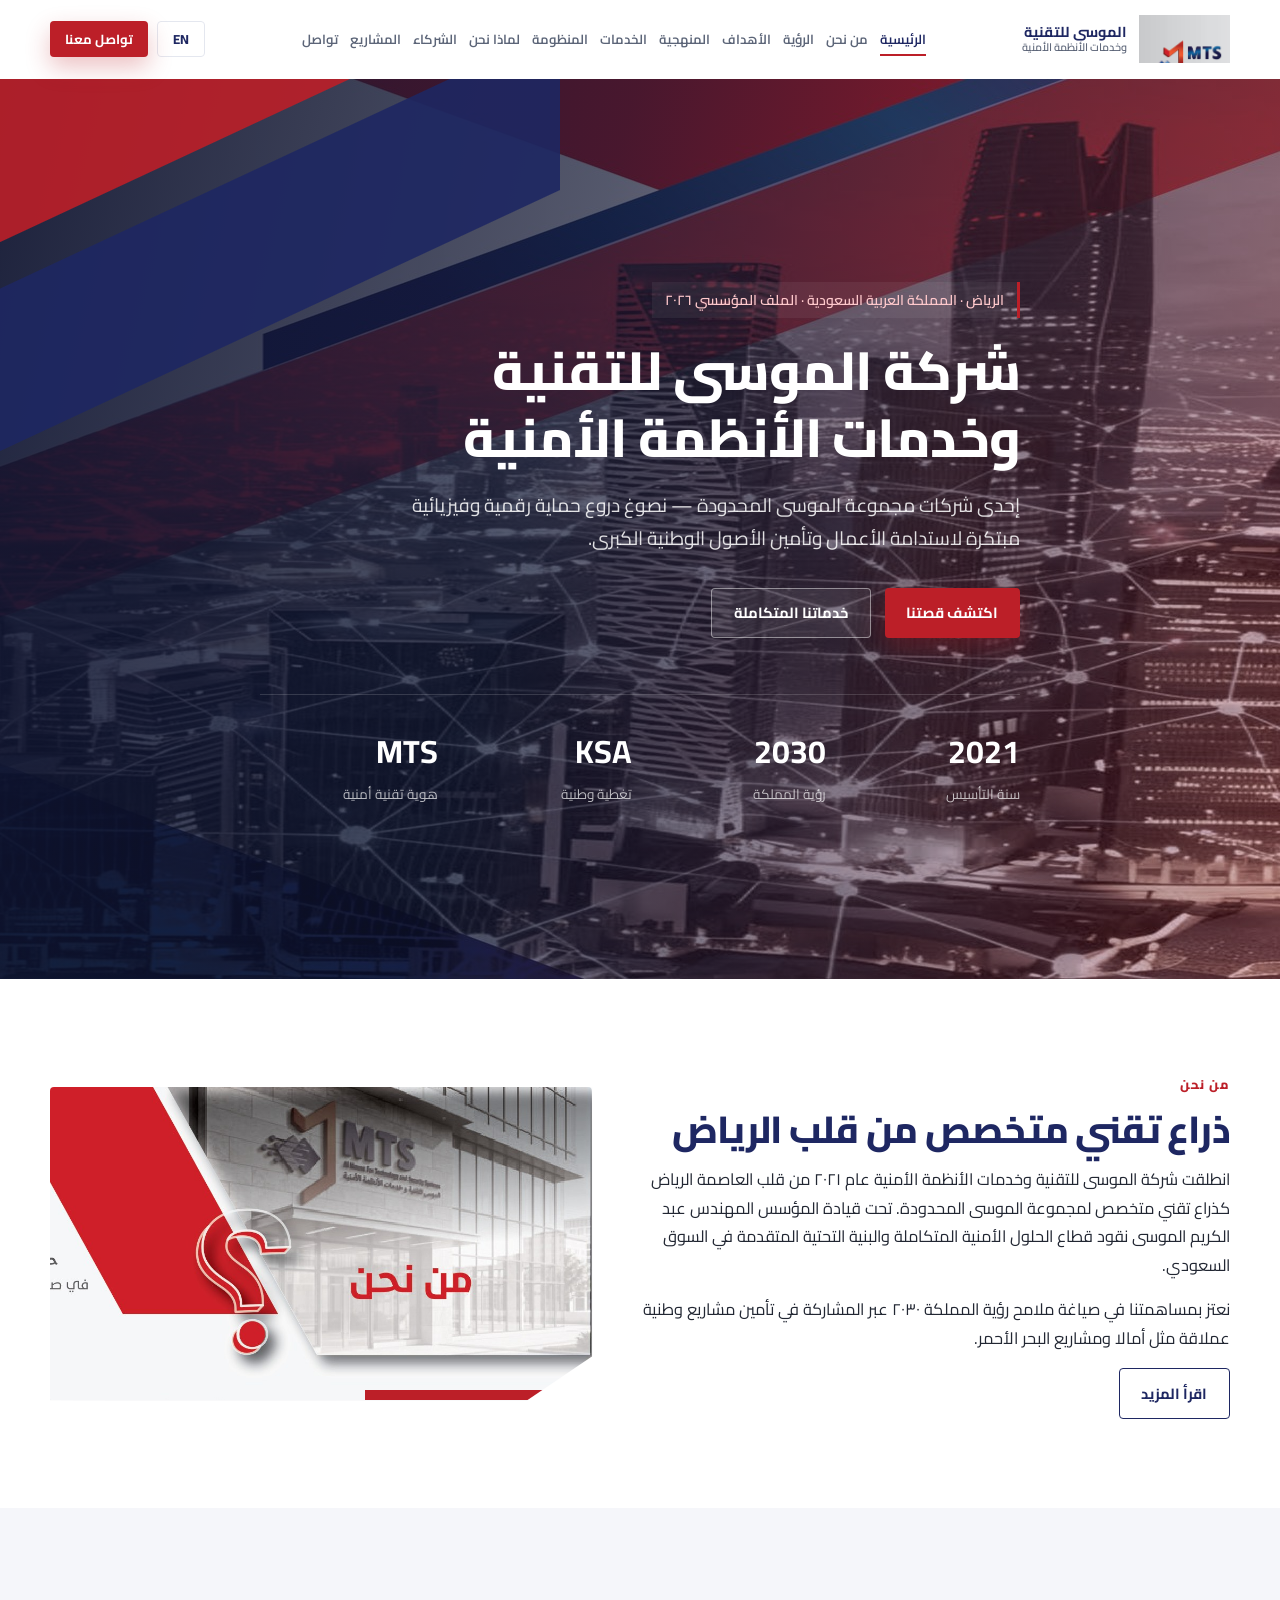
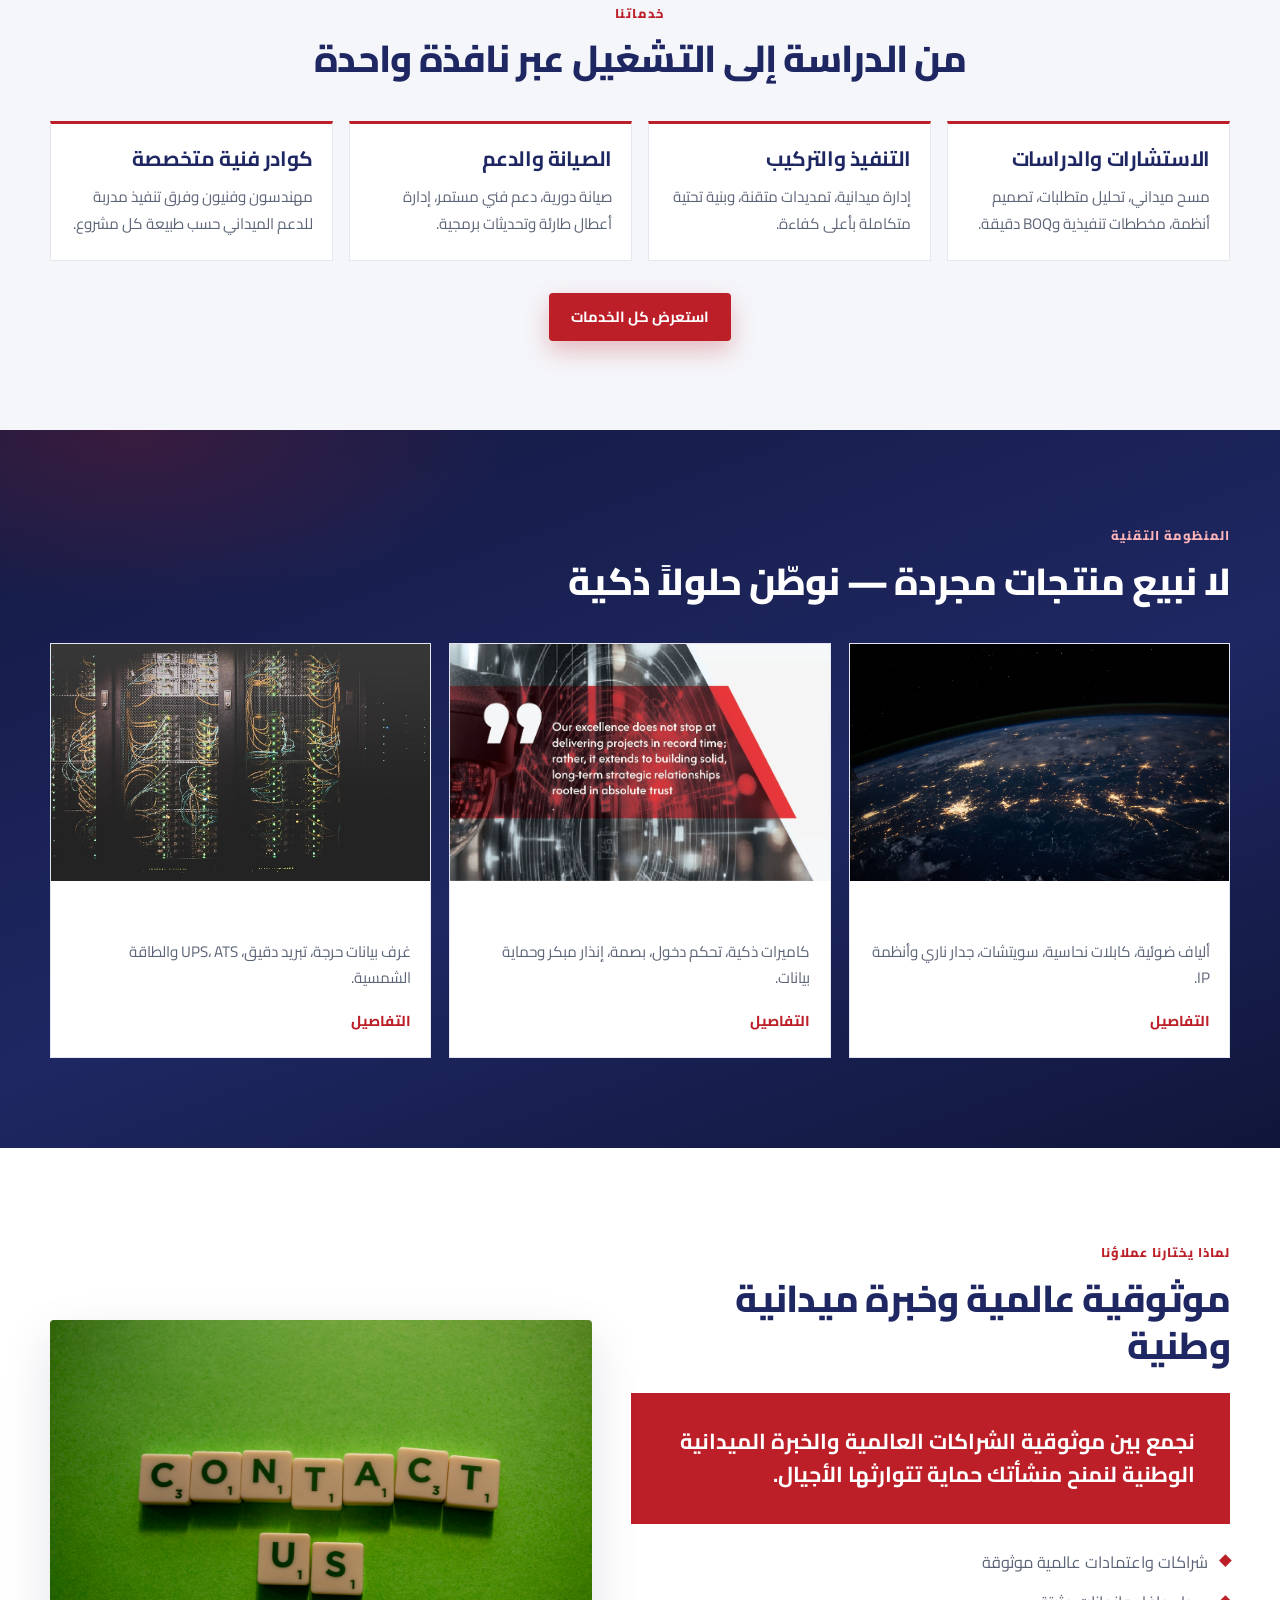
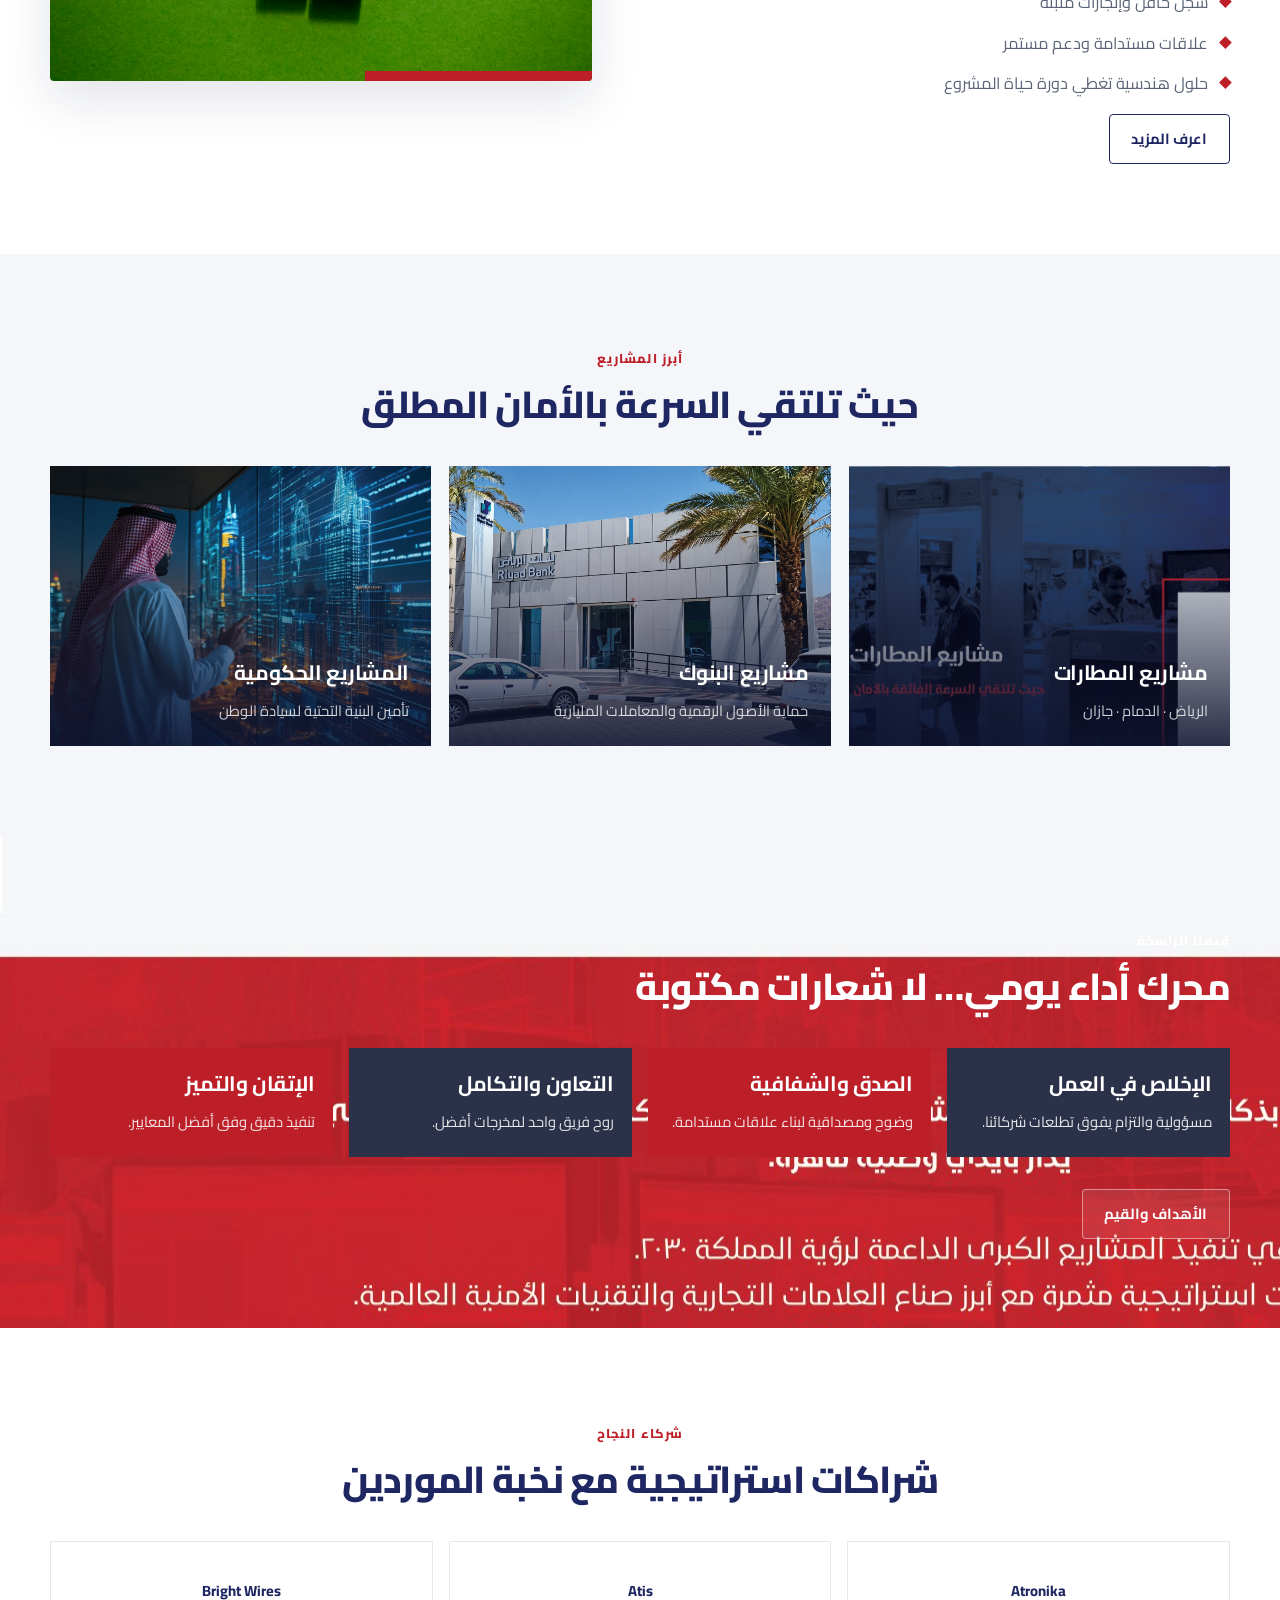
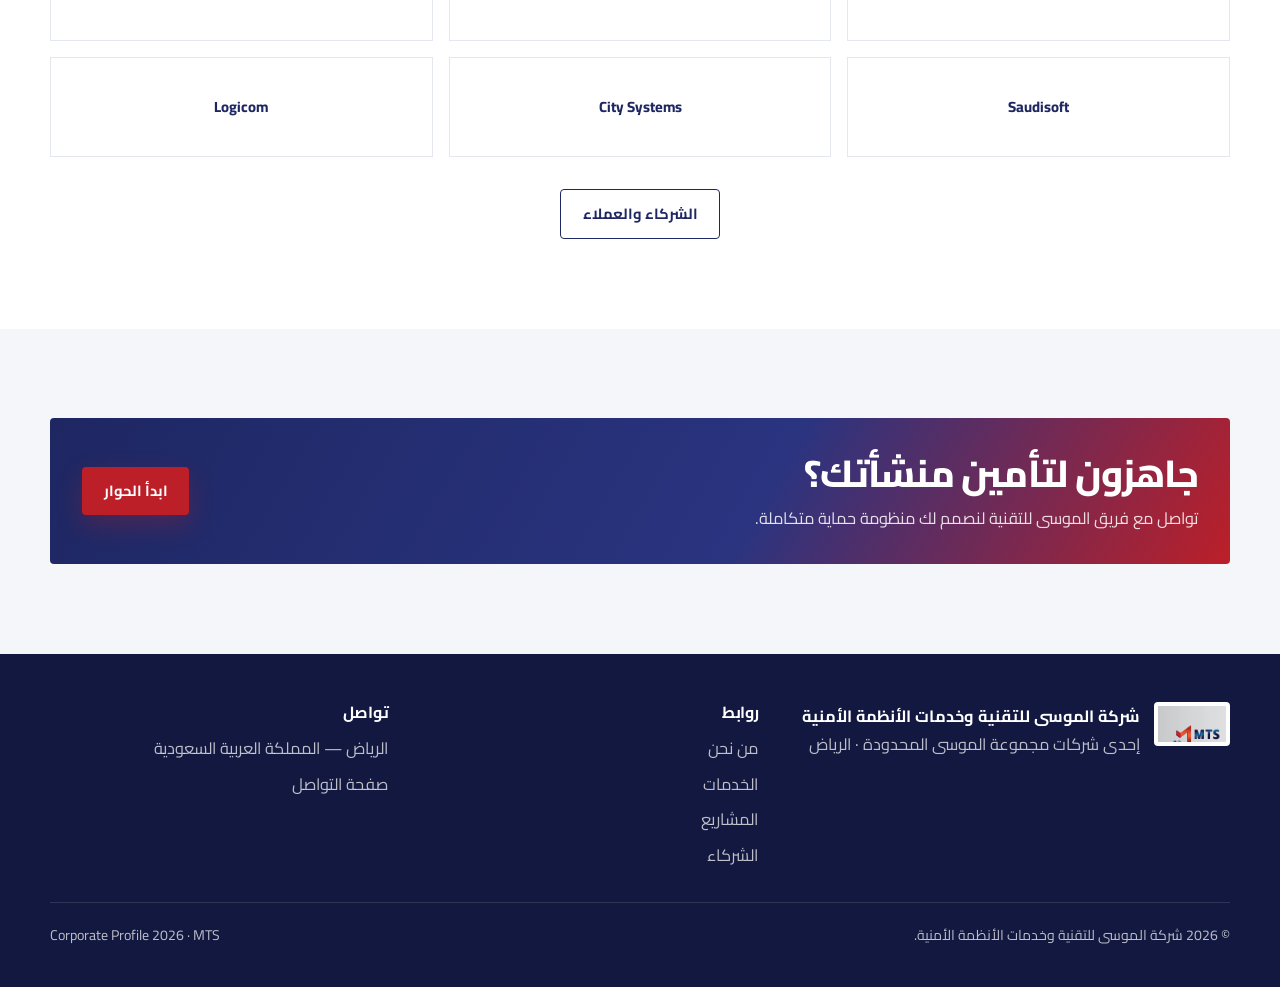
==== commit 708430af: "Rebuild Al-Mousa site as multi-page branded corporate website Convert the single-page draft into a f" ====
--- a/index.html
+++ b/index.html
@@ -3,642 +3,282 @@
 <head>
   <meta charset="UTF-8">
   <meta name="viewport" content="width=device-width, initial-scale=1.0">
-  <meta name="theme-color" content="#0A1F1A">
-  <meta name="description" content="شركة الموسى للتقنية وخدمات الأنظمة الأمنية — حلول أمنية وتقنية متكاملة في الرياض، المملكة العربية السعودية. ذراع تقني متخصص لمجموعة الموسى المحدودة، داعمة لرؤية 2030.">
-  <meta name="keywords" content="الموسى للتقنية, أنظمة أمنية, أمن المعلومات, شبكات, مراكز بيانات, الرياض, رؤية 2030, Al-Mousa Technology, security systems Saudi Arabia">
-  <meta name="author" content="Al-Mousa for Technology and Security Systems Services Co.">
-  <meta name="robots" content="index, follow">
-  <link rel="canonical" href="https://al-mousa.sa/">
-  <link rel="alternate" hreflang="ar" href="https://al-mousa.sa/">
-  <link rel="alternate" hreflang="en" href="https://al-mousa.sa/?lang=en">
-  <link rel="alternate" hreflang="x-default" href="https://al-mousa.sa/">
-
+  <meta name="theme-color" content="#1E2762">
+  <meta name="description" content="شركة الموسى للتقنية وخدمات الأنظمة الأمنية — حلول أمنية وتقنية متكاملة في الرياض.">
+  <meta name="title-ar" content="الموسى للتقنية وخدمات الأنظمة الأمنية | MTS">
+  <meta name="title-en" content="Al-Mousa Technology & Security Systems | MTS">
+  <meta name="keywords" content="الموسى للتقنية, MTS, أنظمة أمنية, الرياض, Al-Mousa Technology, security systems Saudi Arabia">
+  <link rel="canonical" href="https://al-mousa.sa/index.html">
+  <meta property="og:title" content="الموسى للتقنية وخدمات الأنظمة الأمنية | MTS">
+  <meta property="og:description" content="شركة الموسى للتقنية وخدمات الأنظمة الأمنية — حلول أمنية وتقنية متكاملة في الرياض.">
   <meta property="og:type" content="website">
-  <meta property="og:locale" content="ar_SA">
-  <meta property="og:locale:alternate" content="en_US">
-  <meta property="og:title" content="الموسى للتقنية وخدمات الأنظمة الأمنية | Al-Mousa Technology">
-  <meta property="og:description" content="حلول أمنية وتقنية متكاملة لحماية المنشآت الحيوية وتأمين المشاريع الوطنية الكبرى في المملكة العربية السعودية.">
-  <meta property="og:site_name" content="Al-Mousa for Technology">
-  <meta name="twitter:card" content="summary_large_image">
-  <meta name="twitter:title" content="Al-Mousa for Technology and Security Systems">
-  <meta name="twitter:description" content="Integrated security and technology solutions across the Kingdom of Saudi Arabia.">
-
-  <title>الموسى للتقنية وخدمات الأنظمة الأمنية | Al-Mousa Technology</title>
-  <link rel="icon" type="image/svg+xml" href="./assets/brand/favicon.svg">
+  <title>الموسى للتقنية وخدمات الأنظمة الأمنية | MTS</title>
+  <link rel="icon" type="image/png" href="assets/brand/favicon.png">
   <link rel="preconnect" href="https://fonts.googleapis.com">
   <link rel="preconnect" href="https://fonts.gstatic.com" crossorigin>
-  <link href="https://fonts.googleapis.com/css2?family=IBM+Plex+Sans+Arabic:wght@300;400;500;600;700&family=Outfit:wght@400;500;600;700;800&display=swap" rel="stylesheet">
-  <link rel="stylesheet" href="./style.css">
-
+  <link href="https://fonts.googleapis.com/css2?family=Cairo:wght@400;600;700;800&family=Montserrat:wght@400;600;700;800&display=swap" rel="stylesheet">
+  <link rel="stylesheet" href="css/main.css">
   <script type="application/ld+json">
-  {
-    "@context": "https://schema.org",
-    "@type": "Organization",
-    "name": "Al-Mousa for Technology and Security Systems Services Co.",
-    "alternateName": "شركة الموسى للتقنية وخدمات الأنظمة الأمنية",
-    "url": "https://al-mousa.sa/",
-    "logo": "./assets/brand/logo.svg",
-    "foundingDate": "2021",
-    "address": {
-      "@type": "PostalAddress",
-      "addressLocality": "Riyadh",
-      "addressCountry": "SA"
-    },
-    "description": "Specialized technical arm of Al-Mousa Group Co. Ltd. providing integrated security solutions and advanced infrastructure across Saudi Arabia.",
-    "parentOrganization": {
-      "@type": "Organization",
-      "name": "Al-Mousa Group Co. Ltd."
-    },
-    "areaServed": "Saudi Arabia"
-  }
+  {"@context":"https://schema.org","@type":"Organization","name":"Al-Mousa for Technology and Security Systems Services Co.","alternateName":"شركة الموسى للتقنية وخدمات الأنظمة الأمنية","url":"https://al-mousa.sa/","logo":"assets/brand/logo-mts.png","foundingDate":"2021","address":{"@type":"PostalAddress","addressLocality":"Riyadh","addressCountry":"SA"},"parentOrganization":{"@type":"Organization","name":"Al-Mousa Group Co. Ltd."}}
   </script>
 </head>
 <body>
-  <a class="skip-link" href="#main">
-    <span class="lang-ar">تخطي إلى المحتوى</span>
-    <span class="lang-en">Skip to content</span>
-  </a>
-
+  <a class="skip-link" href="#main"><span class="lang-ar">تخطي إلى المحتوى</span><span class="lang-en">Skip to content</span></a>
   <div class="progress" id="scroll-progress" aria-hidden="true"></div>
-
-  <header class="site-header" id="top">
+  <header class="site-header">
     <div class="nav-shell">
-      <a class="brand" href="#top" aria-label="Al-Mousa">
-        <img src="./assets/brand/logo.svg" width="44" height="44" alt="" class="brand__mark">
+      <a class="brand" href="index.html">
+        <img src="assets/brand/logo-mts.png" alt="MTS" width="120" height="48" decoding="async">
         <span class="brand__text">
           <strong class="lang-ar">الموسى للتقنية</strong>
-          <strong class="lang-en">AL-MOUSA</strong>
-          <small class="lang-ar">الأنظمة الأمنية والخدمات</small>
+          <strong class="lang-en">AL-MOUSA MTS</strong>
+          <small class="lang-ar">وخدمات الأنظمة الأمنية</small>
           <small class="lang-en">Technology &amp; Security</small>
         </span>
       </a>
-
       <nav class="nav" id="primary-nav" aria-label="Primary">
-        <a href="#about"><span class="lang-ar">من نحن</span><span class="lang-en">About</span></a>
-        <a href="#vision"><span class="lang-ar">الرؤية</span><span class="lang-en">Vision</span></a>
-        <a href="#services"><span class="lang-ar">الخدمات</span><span class="lang-en">Services</span></a>
-        <a href="#ecosystem"><span class="lang-ar">المنظومة</span><span class="lang-en">Ecosystem</span></a>
-        <a href="#projects"><span class="lang-ar">المشاريع</span><span class="lang-en">Projects</span></a>
-        <a href="#contact"><span class="lang-ar">تواصل</span><span class="lang-en">Contact</span></a>
+          <a href="index.html" class="is-active"><span class="lang-ar">الرئيسية</span><span class="lang-en">Home</span></a>
+          <a href="about.html"><span class="lang-ar">من نحن</span><span class="lang-en">About</span></a>
+          <a href="vision.html"><span class="lang-ar">الرؤية</span><span class="lang-en">Vision</span></a>
+          <a href="goals.html"><span class="lang-ar">الأهداف</span><span class="lang-en">Goals</span></a>
+          <a href="methodology.html"><span class="lang-ar">المنهجية</span><span class="lang-en">Method</span></a>
+          <a href="services.html"><span class="lang-ar">الخدمات</span><span class="lang-en">Services</span></a>
+          <a href="ecosystem.html"><span class="lang-ar">المنظومة</span><span class="lang-en">Ecosystem</span></a>
+          <a href="why-us.html"><span class="lang-ar">لماذا نحن</span><span class="lang-en">Why Us</span></a>
+          <a href="partners.html"><span class="lang-ar">الشركاء</span><span class="lang-en">Partners</span></a>
+          <a href="projects.html"><span class="lang-ar">المشاريع</span><span class="lang-en">Projects</span></a>
+          <a href="contact.html"><span class="lang-ar">تواصل</span><span class="lang-en">Contact</span></a>
       </nav>
-
       <div class="header-actions">
-        <button type="button" class="lang-toggle" id="lang-toggle" aria-label="Switch language">
-          <span class="lang-ar">EN</span>
-          <span class="lang-en">عربي</span>
+        <button type="button" class="lang-toggle" id="lang-toggle" aria-label="Language">
+          <span class="lang-ar">EN</span><span class="lang-en">عربي</span>
         </button>
-        <a class="btn btn--sm btn--solid" href="#contact">
-          <span class="lang-ar">تواصل معنا</span>
-          <span class="lang-en">Contact Us</span>
+        <a class="btn btn--sm btn--red" href="contact.html">
+          <span class="lang-ar">تواصل معنا</span><span class="lang-en">Contact Us</span>
         </a>
         <button type="button" class="menu-toggle" id="menu-toggle" aria-expanded="false" aria-controls="primary-nav">
           <span></span><span></span><span></span>
-          <span class="sr-only">Menu</span>
         </button>
       </div>
     </div>
   </header>
-
   <main id="main">
-    <!-- HERO -->
-    <section class="hero" aria-labelledby="hero-brand">
-      <div class="hero__atmosphere" aria-hidden="true">
-        <div class="hero__grid"></div>
-        <div class="hero__orb hero__orb--a"></div>
-        <div class="hero__orb hero__orb--b"></div>
-        <div class="hero__scan"></div>
-      </div>
-
-      <div class="hero__content reveal">
-        <p class="hero__meta">
+
+    <section class="home-hero">
+      <div class="home-hero__media" style="background-image:url('assets/images/hero-riyadh.jpg')" role="img" aria-label="Riyadh skyline"></div>
+      <div class="home-hero__stripes" aria-hidden="true"></div>
+      <div class="home-hero__content reveal">
+        <p class="home-hero__meta">
           <span class="lang-ar">الرياض · المملكة العربية السعودية · الملف المؤسسي ٢٠٢٦</span>
           <span class="lang-en">Riyadh · Kingdom of Saudi Arabia · Corporate Profile 2026</span>
         </p>
-        <h1 id="hero-brand" class="hero__brand">
-          <span class="lang-ar">الموسى للتقنية<br>وخدمات الأنظمة الأمنية</span>
+        <h1>
+          <span class="lang-ar">شركة الموسى للتقنية<br>وخدمات الأنظمة الأمنية</span>
           <span class="lang-en">AL-MOUSA FOR TECHNOLOGY<br>AND SECURITY SYSTEMS SERVICES CO</span>
         </h1>
-        <p class="hero__tagline">
-          <span class="lang-ar">إحدى شركات مجموعة الموسى المحدودة — دروع حماية رقمية وفيزيائية لاستدامة الأعمال وتأمين الأصول الوطنية.</span>
-          <span class="lang-en">A Subsidiary of Al-Mousa Group Co. Ltd. — forging digital and physical protection shields for business sustainability and national assets.</span>
+        <p class="home-hero__tag">
+          <span class="lang-ar">إحدى شركات مجموعة الموسى المحدودة — نصوغ دروع حماية رقمية وفيزيائية مبتكرة لاستدامة الأعمال وتأمين الأصول الوطنية الكبرى.</span>
+          <span class="lang-en">A Subsidiary of Al-Mousa Group Co. Ltd. — forging innovative digital and physical protection shields for business sustainability and national assets.</span>
         </p>
-        <div class="hero__cta">
-          <a class="btn btn--solid" href="#about">
-            <span class="lang-ar">اكتشف قصتنا</span>
-            <span class="lang-en">Discover Our Story</span>
+        <div class="hero-cta">
+          <a class="btn btn--red" href="about.html"><span class="lang-ar">اكتشف قصتنا</span><span class="lang-en">Discover Our Story</span></a>
+          <a class="btn btn--ghost" href="services.html"><span class="lang-ar">خدماتنا المتكاملة</span><span class="lang-en">Our Solutions</span></a>
+        </div>
+        <div class="hero-stats">
+          <div><strong>2021</strong><span class="lang-ar">سنة التأسيس</span><span class="lang-en">Founded</span></div>
+          <div><strong>2030</strong><span class="lang-ar">رؤية المملكة</span><span class="lang-en">Vision aligned</span></div>
+          <div><strong>KSA</strong><span class="lang-ar">تغطية وطنية</span><span class="lang-en">Nationwide</span></div>
+          <div><strong>MTS</strong><span class="lang-ar">هوية تقنية أمنية</span><span class="lang-en">Security tech</span></div>
+        </div>
+      </div>
+    </section>
+
+    <section class="section">
+      <div class="container split">
+        <div class="reveal">
+          <p class="eyebrow"><span class="lang-ar">من نحن</span><span class="lang-en">About Us</span></p>
+          <h2><span class="lang-ar">ذراع تقني متخصص من قلب الرياض</span><span class="lang-en">A specialized technical arm from Riyadh</span></h2>
+          <p class="lang-ar">انطلقت شركة الموسى للتقنية وخدمات الأنظمة الأمنية عام ٢٠٢١ من قلب العاصمة الرياض كذراع تقني متخصص لمجموعة الموسى المحدودة. تحت قيادة المؤسس المهندس عبد الكريم الموسى نقود قطاع الحلول الأمنية المتكاملة والبنية التحتية المتقدمة في السوق السعودي.</p>
+          <p class="lang-en">Launched in 2021 from Riyadh as a specialized technical arm of Al-Mousa Group. Under Eng. Abdulkarim Al-Mousa we lead integrated security solutions and advanced infrastructure in the Saudi market.</p>
+          <p class="lang-ar">نعتز بمساهمتنا في صياغة ملامح رؤية المملكة ٢٠٣٠ عبر المشاركة في تأمين مشاريع وطنية عملاقة مثل أمالا ومشاريع البحر الأحمر.</p>
+          <p class="lang-en">We proudly contribute to Vision 2030 through mega projects such as AMAALA and the Red Sea projects.</p>
+          <a class="btn btn--outline" href="about.html"><span class="lang-ar">اقرأ المزيد</span><span class="lang-en">Read more</span></a>
+        </div>
+        <div class="media-frame angled reveal delay-1">
+          <img src="assets/images/about-header.jpg" alt="" loading="lazy" width="900" height="600">
+        </div>
+      </div>
+    </section>
+
+    <section class="section section--soft">
+      <div class="container">
+        <div class="section-head center reveal">
+          <p class="eyebrow"><span class="lang-ar">خدماتنا</span><span class="lang-en">Services</span></p>
+          <h2><span class="lang-ar">من الدراسة إلى التشغيل عبر نافذة واحدة</span><span class="lang-en">From study to operation — one window</span></h2>
+        </div>
+        <div class="feature-grid">
+          <article class="feature reveal"><h3><span class="lang-ar">الاستشارات والدراسات</span><span class="lang-en">Consulting &amp; Studies</span></h3><p class="lang-ar">مسح ميداني، تحليل متطلبات، تصميم أنظمة، مخططات تنفيذية وBOQ دقيقة.</p><p class="lang-en">Field surveys, requirements analysis, system design, blueprints and precise BOQs.</p></article>
+          <article class="feature reveal delay-1"><h3><span class="lang-ar">التنفيذ والتركيب</span><span class="lang-en">Execution &amp; Installation</span></h3><p class="lang-ar">إدارة ميدانية، تمديدات متقنة، وبنية تحتية متكاملة بأعلى كفاءة.</p><p class="lang-en">Field management, masterful cabling, and integrated infrastructure.</p></article>
+          <article class="feature reveal delay-2"><h3><span class="lang-ar">الصيانة والدعم</span><span class="lang-en">Maintenance &amp; Support</span></h3><p class="lang-ar">صيانة دورية، دعم فني مستمر، إدارة أعطال طارئة وتحديثات برمجية.</p><p class="lang-en">Periodic maintenance, continuous support, emergency response and updates.</p></article>
+          <article class="feature reveal delay-3"><h3><span class="lang-ar">كوادر فنية متخصصة</span><span class="lang-en">Specialized Cadres</span></h3><p class="lang-ar">مهندسون وفنيون وفرق تنفيذ مدربة للدعم الميداني حسب طبيعة كل مشروع.</p><p class="lang-en">Engineers, technicians and trained teams tailored to each project.</p></article>
+        </div>
+        <div style="text-align:center;margin-top:2rem" class="reveal">
+          <a class="btn btn--red" href="services.html"><span class="lang-ar">استعرض كل الخدمات</span><span class="lang-en">View all services</span></a>
+        </div>
+      </div>
+    </section>
+
+    <section class="section section--navy">
+      <div class="container">
+        <div class="section-head reveal">
+          <p class="eyebrow"><span class="lang-ar">المنظومة التقنية</span><span class="lang-en">Technical Ecosystem</span></p>
+          <h2><span class="lang-ar">لا نبيع منتجات مجردة — نوطّن حلولاً ذكية</span><span class="lang-en">We localize smart solutions</span></h2>
+        </div>
+        <div class="card-grid">
+          <article class="card reveal">
+            <div class="card__img"><img src="assets/images/stock/network-cables.jpg" alt="" loading="lazy" width="700" height="440"></div>
+            <div class="card__body"><h3><span class="lang-ar">البنية التحتية والشبكات</span><span class="lang-en">Infrastructure &amp; Networking</span></h3><p class="lang-ar">ألياف ضوئية، كابلات نحاسية، سويتشات، جدار ناري وأنظمة IP.</p><p class="lang-en">Fiber optics, copper cabling, switches, firewalls and IP systems.</p><a class="card__link" href="ecosystem.html"><span class="lang-ar">التفاصيل</span><span class="lang-en">Details</span></a></div>
+          </article>
+          <article class="card reveal delay-1">
+            <div class="card__img"><img src="assets/images/security-shield.jpg" alt="" loading="lazy" width="700" height="440"></div>
+            <div class="card__body"><h3><span class="lang-ar">الأمن والحماية</span><span class="lang-en">Security &amp; Protection</span></h3><p class="lang-ar">كاميرات ذكية، تحكم دخول، بصمة، إنذار مبكر وحماية بيانات.</p><p class="lang-en">Smart cameras, access control, biometrics, early warning and data protection.</p><a class="card__link" href="ecosystem.html"><span class="lang-ar">التفاصيل</span><span class="lang-en">Details</span></a></div>
+          </article>
+          <article class="card reveal delay-2">
+            <div class="card__img"><img src="assets/images/stock/datacenter-aisle.jpg" alt="" loading="lazy" width="700" height="440"></div>
+            <div class="card__body"><h3><span class="lang-ar">مراكز البيانات والطاقة</span><span class="lang-en">Data Centers &amp; Power</span></h3><p class="lang-ar">غرف بيانات حرجة، تبريد دقيق، UPS، ATS والطاقة الشمسية.</p><p class="lang-en">Critical data rooms, precision cooling, UPS, ATS and solar energy.</p><a class="card__link" href="ecosystem.html"><span class="lang-ar">التفاصيل</span><span class="lang-en">Details</span></a></div>
+          </article>
+        </div>
+      </div>
+    </section>
+
+    <section class="section">
+      <div class="container split split--rev">
+        <div class="media-frame reveal"><img src="assets/images/stock/control-room.jpg" alt="" loading="lazy" width="900" height="600"></div>
+        <div class="reveal delay-1">
+          <p class="eyebrow"><span class="lang-ar">لماذا يختارنا عملاؤنا</span><span class="lang-en">Why Clients Choose Us</span></p>
+          <h2><span class="lang-ar">موثوقية عالمية وخبرة ميدانية وطنية</span><span class="lang-en">Global reliability with national expertise</span></h2>
+          <div class="quote-band" style="margin:1.5rem 0;clip-path:none">
+            <p class="lang-ar">نجمع بين موثوقية الشراكات العالمية والخبرة الميدانية الوطنية لنمنح منشأتك حماية تتوارثها الأجيال.</p>
+            <p class="lang-en">We combine global partnership reliability with national field expertise — protection inherited by generations.</p>
+          </div>
+          <ul class="checklist">
+            <li><span class="lang-ar">شراكات واعتمادات عالمية موثوقة</span><span class="lang-en">Trusted global partnerships &amp; accreditations</span></li>
+            <li><span class="lang-ar">سجل حافل وإنجازات مثبتة</span><span class="lang-en">Proven track record of success</span></li>
+            <li><span class="lang-ar">علاقات مستدامة ودعم مستمر</span><span class="lang-en">Sustained relationships &amp; continuous support</span></li>
+            <li><span class="lang-ar">حلول هندسية تغطي دورة حياة المشروع</span><span class="lang-en">End-to-end engineering across the project lifecycle</span></li>
+          </ul>
+          <a class="btn btn--outline" href="why-us.html" style="margin-top:1rem"><span class="lang-ar">اعرف المزيد</span><span class="lang-en">Learn more</span></a>
+        </div>
+      </div>
+    </section>
+
+    <section class="section section--soft">
+      <div class="container">
+        <div class="section-head center reveal">
+          <p class="eyebrow"><span class="lang-ar">أبرز المشاريع</span><span class="lang-en">Key Projects</span></p>
+          <h2><span class="lang-ar">حيث تلتقي السرعة بالأمان المطلق</span><span class="lang-en">Where speed meets absolute safety</span></h2>
+        </div>
+        <div class="project-rail">
+          <a class="project-tile reveal" href="projects.html">
+            <img src="assets/images/airport-security.jpg" alt="" loading="lazy" width="800" height="500">
+            <div class="project-tile__body"><h3><span class="lang-ar">مشاريع المطارات</span><span class="lang-en">Airport Projects</span></h3><p class="lang-ar">الرياض · الدمام · جازان</p><p class="lang-en">Riyadh · Dammam · Jazan</p></div>
           </a>
-          <a class="btn btn--ghost" href="#services">
-            <span class="lang-ar">خدماتنا المتكاملة</span>
-            <span class="lang-en">Our Solutions</span>
+          <a class="project-tile reveal delay-1" href="projects.html">
+            <img src="assets/images/banking.jpg" alt="" loading="lazy" width="800" height="500">
+            <div class="project-tile__body"><h3><span class="lang-ar">مشاريع البنوك</span><span class="lang-en">Banking Projects</span></h3><p class="lang-ar">حماية الأصول الرقمية والمعاملات المليارية</p><p class="lang-en">Securing digital assets &amp; multi-billion transactions</p></div>
           </a>
-        </div>
-      </div>
-    </section>
-
-    <!-- ABOUT INTRO STRIP -->
-    <section class="intro-strip" aria-label="Company focus">
+          <a class="project-tile reveal delay-2" href="projects.html">
+            <img src="assets/images/government.jpg" alt="" loading="lazy" width="800" height="500">
+            <div class="project-tile__body"><h3><span class="lang-ar">المشاريع الحكومية</span><span class="lang-en">Government Projects</span></h3><p class="lang-ar">تأمين البنية التحتية لسيادة الوطن</p><p class="lang-en">Securing the nation's infrastructure</p></div>
+          </a>
+        </div>
+      </div>
+    </section>
+
+    <section class="section section--red" style="background-image:url('assets/images/goals-ops.jpg')">
       <div class="container reveal">
-        <p class="intro-strip__lead">
-          <span class="lang-ar">تعمل الشركة بشغف وكفاءة عالية لتغطية كافة مناطق المملكة العربية السعودية عبر توفير أحدث الخدمات التقنية التي تحمي المنشآت من شتى المخاطر البشرية والبيئية وفق أعلى معايير الجودة والاشتراطات المعتمدة.</span>
-          <span class="lang-en">We operate with passion and high efficiency to cover all regions of the Kingdom of Saudi Arabia by providing the latest technical services that protect facilities from various human and environmental risks, in accordance with the highest quality standards and certified regulations.</span>
-        </p>
-      </div>
-    </section>
-
-    <!-- ABOUT -->
-    <section class="section" id="about">
-      <div class="container split">
-        <div class="section-head reveal">
-          <p class="eyebrow"><span class="lang-ar">من نحن</span><span class="lang-en">About Us</span></p>
-          <h2>
-            <span class="lang-ar">ذراع تقني متخصص من قلب الرياض</span>
-            <span class="lang-en">A specialized technical arm from the heart of Riyadh</span>
-          </h2>
-        </div>
-        <div class="prose reveal delay-1">
-          <p class="lang-ar">انطلقت شركة الموسى للتقنية وخدمات الأنظمة الأمنية عام ٢٠٢١ من قلب العاصمة الرياض كذراع تقني متخصص متفرع من مجموعة الموسى المحدودة. وتحت قيادة المؤسس المهندس عبد الكريم الموسى نقود قطاع الحلول الأمنية المتكاملة والبنية التحتية المتطورة في السوق السعودي.</p>
-          <p class="lang-en">Al-Mousa for Technology and Security Systems Services Co. was launched in 2021 from the heart of the capital, Riyadh, as a specialized technical arm of Al-Mousa Group Co. Ltd. Under the leadership of the founder, Eng. Abdulkarim Al-Mousa, we lead the integrated security solutions and advanced infrastructure sector in the Saudi market.</p>
-          <p class="lang-ar">نعتز بمساهمتنا الفعالة في صياغة ملامح رؤية المملكة ٢٠٣٠ من خلال فخرنا بالمشاركة في تنفيذ وتأمين مشاريع وطنية عملاقة ونوعية مثل مشروع أمالا ومشاريع البحر الأحمر.</p>
-          <p class="lang-en">We take immense pride in our active contribution to shaping the features of the Kingdom's Vision 2030 through our proud participation in executing and securing mega and qualitative national projects, such as the AMAALA project and the Red Sea projects.</p>
-        </div>
-      </div>
-
-      <div class="container quote-block reveal">
-        <blockquote>
-          <span class="lang-ar">إن تميزنا لا يقف عند حدود تسليم المشاريع في أوقات قياسية، بل يمتد لبناء علاقات استراتيجية متينة طويلة الأمد ترتكز على الثقة المطلقة.</span>
-          <span class="lang-en">Our excellence does not stop at delivering projects in record time; rather, it extends to building solid, long-term strategic relationships rooted in absolute trust.</span>
-        </blockquote>
-        <p class="quote-block__note">
-          <span class="lang-ar">نوفر خدمات استشارية وصيانة متكاملة تلبي تطلعات شركائنا في القطاعين الحكومي والخاص، بما يشمل الوزارات والهيئات والحدود والمنافذ البرية والبنوك والمستشفيات والجامعات.</span>
-          <span class="lang-en">We provide integrated consultancy and maintenance services that meet the aspirations of our partners in both the government and private sectors, including ministries, authorities, borders, land ports, banks, hospitals, and universities.</span>
-        </p>
-      </div>
-    </section>
-
-    <!-- VISION & MISSION -->
-    <section class="section section--alt" id="vision">
+        <div class="section-head">
+          <p class="eyebrow"><span class="lang-ar">قيمنا الراسخة</span><span class="lang-en">Our Core Values</span></p>
+          <h2><span class="lang-ar">محرك أداء يومي… لا شعارات مكتوبة</span><span class="lang-en">A daily performance engine — not slogans</span></h2>
+        </div>
+        <div class="pillars">
+          <article class="pillar"><h3><span class="lang-ar">الإخلاص في العمل</span><span class="lang-en">Dedication</span></h3><p class="lang-ar">مسؤولية والتزام يفوق تطلعات شركائنا.</p><p class="lang-en">Responsibility exceeding partners' expectations.</p></article>
+          <article class="pillar"><h3><span class="lang-ar">الصدق والشفافية</span><span class="lang-en">Honesty</span></h3><p class="lang-ar">وضوح ومصداقية لبناء علاقات مستدامة.</p><p class="lang-en">Clarity and credibility for lasting relationships.</p></article>
+          <article class="pillar"><h3><span class="lang-ar">التعاون والتكامل</span><span class="lang-en">Collaboration</span></h3><p class="lang-ar">روح فريق واحد لمخرجات أفضل.</p><p class="lang-en">One team spirit for better outcomes.</p></article>
+          <article class="pillar"><h3><span class="lang-ar">الإتقان والتميز</span><span class="lang-en">Excellence</span></h3><p class="lang-ar">تنفيذ دقيق وفق أفضل المعايير.</p><p class="lang-en">Precise execution to the highest standards.</p></article>
+        </div>
+        <div style="margin-top:2rem"><a class="btn btn--ghost" href="goals.html"><span class="lang-ar">الأهداف والقيم</span><span class="lang-en">Goals &amp; Values</span></a></div>
+      </div>
+    </section>
+
+    <section class="section">
       <div class="container">
         <div class="section-head center reveal">
-          <p class="eyebrow"><span class="lang-ar">رؤيتنا ورسالتنا</span><span class="lang-en">Our Vision &amp; Mission</span></p>
-          <h2>
-            <span class="lang-ar">ريادة وطنية نصنعها بأيدي كوادرنا السعودية</span>
-            <span class="lang-en">National leadership forged by Saudi talents</span>
-          </h2>
-        </div>
-
-        <div class="duo">
-          <article class="panel reveal">
-            <h3><span class="lang-ar">رؤيتنا المستقبلية</span><span class="lang-en">Our Vision</span></h3>
-            <p class="lang-ar">الريادة ليست مجرد طموح بل التزام وطني نصنعه بأيدي كوادرنا السعودية لنكون الواجهة الأولى والشركاء الأوثق في صياغة المشهد الأمني والتقني بالمملكة.</p>
-            <p class="lang-en">Leadership is not merely an ambition; it is a national commitment forged by the hands of our Saudi talents, positioning us as the premier destination and the most trusted partner in shaping the security and technological landscape of the Kingdom.</p>
-          </article>
-          <article class="panel reveal delay-1">
-            <h3><span class="lang-ar">رسالتنا المؤسسية</span><span class="lang-en">Our Corporate Mission</span></h3>
-            <p class="lang-ar">نسعى بثبات نحو قيادة وتوسيع نطاق مشاريع الأنظمة الأمنية الذكية في المملكة مع التركيز المطلق على استقطاب وتمكين قدر أكبر من الكوادر والمهارات الوطنية الشابة للمساهمة في تحقيق مستهدفات رؤية المملكة ٢٠٣٠ وضمان تقديم حلول ابتكارية مستدامة تحافظ على صدارة ورضا عملائنا.</p>
-            <p class="lang-en">We steadfastly strive to lead and expand the scope of smart security systems projects in the Kingdom, with an absolute focus on attracting and empowering the maximum potential of young national talents and skills to contribute to Saudi Vision 2030 and deliver sustainable, innovative solutions.</p>
-          </article>
-        </div>
-
-        <div class="belief reveal">
-          <p class="lang-ar">نؤمن بأن حماية مواردك ومنشأتك هي الخطوة الأولى نحو صناعة النجاح، وأن التزامنا بالجودة والسرعة هو المعادلة الذكية لخفض النفقات وزيادة الإنتاجية التشغيلية. تلتزم شركة الموسى بتقديم منظومة حلول أمنية وتقنية حديثة ومتكاملة تحمي الأصول والمنشآت بكفاءة فائقة.</p>
-          <p class="lang-en">We believe that protecting your resources and facilities is the foundational step toward crafting success, and that our commitment to quality and speed is the smart equation for reducing expenses and increasing operational productivity. Al-Mousa is committed to providing a modern, integrated ecosystem of security and technological solutions that protect assets and facilities with superb efficiency.</p>
-        </div>
-      </div>
-    </section>
-
-    <!-- GOALS & VALUES -->
-    <section class="section" id="goals">
-      <div class="container">
-        <div class="section-head reveal">
-          <p class="eyebrow"><span class="lang-ar">أهدافنا وقيمنا</span><span class="lang-en">Our Goals &amp; Values</span></p>
-          <h2>
-            <span class="lang-ar">بوصلة أعمال تُحرّك الأثر وتُرسّخ الشراكة</span>
-            <span class="lang-en">A business compass that expands impact</span>
-          </h2>
-          <p class="section-lead">
-            <span class="lang-ar">نحرك بوصلة أعمالنا بذكاء لتوسيع أثرنا في المشاريع النوعية وترسيخ مكانتنا كشريك أمني عالمي يُدار بأيدي وطنية ماهرة.</span>
-            <span class="lang-en">We intelligently steer our business compass to expand our impact on qualitative projects and solidify our position as a global security partner managed by skilled national hands.</span>
-          </p>
-        </div>
-
-        <div class="goal-grid">
-          <article class="goal reveal">
-            <span class="goal__num">01</span>
-            <h3><span class="lang-ar">التوسع الطموح</span><span class="lang-en">Ambitious Expansion</span></h3>
-            <p class="lang-ar">التوسع الطموح في تنفيذ المشاريع الكبرى الداعمة لرؤية المملكة ٢٠٣٠.</p>
-            <p class="lang-en">Accelerating the execution of mega-projects that support Saudi Vision 2030.</p>
-          </article>
-          <article class="goal reveal delay-1">
-            <span class="goal__num">02</span>
-            <h3><span class="lang-ar">تحالفات استراتيجية</span><span class="lang-en">Strategic Alliances</span></h3>
-            <p class="lang-ar">عقد وتعزيز شراكات استراتيجية مثمرة مع أبرز صناع العلامات التجارية والتقنيات الأمنية العالمية.</p>
-            <p class="lang-en">Establishing and strengthening fruitful strategic partnerships with leading global brands and security technology manufacturers.</p>
-          </article>
-          <article class="goal reveal delay-2">
-            <span class="goal__num">03</span>
-            <h3><span class="lang-ar">تنمية المواهب</span><span class="lang-en">Talent Cultivation</span></h3>
-            <p class="lang-ar">استقطاب وتطوير الكوادر الوطنية الماهرة لرفع كفاءة الأداء وتحقيق الاستدامة المهنية.</p>
-            <p class="lang-en">Attracting and developing skilled national cadres to elevate performance efficiency and achieve professional sustainability.</p>
-          </article>
-          <article class="goal reveal delay-3">
-            <span class="goal__num">04</span>
-            <h3><span class="lang-ar">معيار موثوق</span><span class="lang-en">A Trusted Benchmark</span></h3>
-            <p class="lang-ar">ترسيخ مكانة الشركة كعلامة فارقة وشريك موثوق للأنظمة الأمنية عالية الجودة.</p>
-            <p class="lang-en">Anchoring the company's position as a hallmark and a trusted partner for high-quality security systems.</p>
-          </article>
-        </div>
-
-        <div class="values-wrap reveal">
-          <div class="values-intro">
-            <h3><span class="lang-ar">قيمنا الراسخة</span><span class="lang-en">Our Core Values</span></h3>
-            <p class="lang-ar">القيم بالنسبة لنا ليست شعارات مكتوبة بل هي محرك الأداء اليومي الذي يضمن لعملائنا تجربة تعامل تتسم بالنزاهة والإتقان المطلق.</p>
-            <p class="lang-en">Values to us are not merely written slogans; rather, they are the driving engine of our daily performance, guaranteeing our clients an experience defined by integrity and absolute mastery.</p>
+          <p class="eyebrow"><span class="lang-ar">شركاء النجاح</span><span class="lang-en">Success Partners</span></p>
+          <h2><span class="lang-ar">شراكات استراتيجية مع نخبة الموردين</span><span class="lang-en">Strategic partnerships with elite suppliers</span></h2>
+        </div>
+        <div class="logo-wall reveal">
+          <figure>Atronika</figure><figure>Atis</figure><figure>Bright Wires</figure>
+          <figure>Saudisoft</figure><figure>City Systems</figure><figure>Logicom</figure>
+        </div>
+        <div style="text-align:center;margin-top:2rem" class="reveal">
+          <a class="btn btn--outline" href="partners.html"><span class="lang-ar">الشركاء والعملاء</span><span class="lang-en">Partners &amp; Clients</span></a>
+        </div>
+      </div>
+    </section>
+
+    <section class="section section--soft">
+      <div class="container reveal">
+        <div class="cta-banner">
+          <div>
+            <h2><span class="lang-ar">جاهزون لتأمين منشأتك؟</span><span class="lang-en">Ready to secure your facility?</span></h2>
+            <p class="lang-ar">تواصل مع فريق الموسى للتقنية لنصمم لك منظومة حماية متكاملة.</p>
+            <p class="lang-en">Contact the Al-Mousa Technology team to design an integrated protection ecosystem.</p>
           </div>
-          <div class="values-grid">
-            <article class="value">
-              <h4><span class="lang-ar">الإخلاص في العمل</span><span class="lang-en">Dedication &amp; Commitment</span></h4>
-              <p class="lang-ar">نؤدي مهامنا بأعلى درجات المسؤولية والالتزام التام بما يفوق تطلعات شركائنا ويعكس هويتنا المهنية الرصينة.</p>
-              <p class="lang-en">We execute our tasks with the highest level of responsibility and total commitment, exceeding our partners' expectations and reflecting our solid professional identity.</p>
-            </article>
-            <article class="value">
-              <h4><span class="lang-ar">الصدق والشفافية</span><span class="lang-en">Honesty &amp; Transparency</span></h4>
-              <p class="lang-ar">الوضوح المطلق والمصداقية التامة هما أساس تعاملاتنا لبناء علاقات وطيدة ومستدامة ترتكز على الاحترام المتبادل.</p>
-              <p class="lang-en">Absolute clarity and total credibility are the bedrock of our transactions, enabling us to build close, sustainable relationships anchored in mutual respect.</p>
-            </article>
-            <article class="value">
-              <h4><span class="lang-ar">التعاون والتكامل</span><span class="lang-en">Collaboration &amp; Integration</span></h4>
-              <p class="lang-ar">نعمل بروح الفريق الواحد المترابط لتعزيز بيئة عمل متناغمة تحقق أفضل النتائج والمخرجات في كافة مشاريعنا.</p>
-              <p class="lang-en">We operate with a unified, interconnected team spirit to foster a harmonious work environment that achieves the best results across all our projects.</p>
-            </article>
-            <article class="value">
-              <h4><span class="lang-ar">الإتقان والتميز</span><span class="lang-en">Mastery &amp; Excellence</span></h4>
-              <p class="lang-ar">نحرص على التنفيذ الدقيق والمطابق لأفضل الممارسات والمعايير المعتمدة محلياً وعالمياً دون هدر في الموارد أو الوقت.</p>
-              <p class="lang-en">We ensure precise execution that complies with the best locally and globally approved practices and standards, without wasting time or resources.</p>
-            </article>
-          </div>
-        </div>
-      </div>
-    </section>
-
-    <!-- METHODOLOGY -->
-    <section class="section section--dark" id="methodology">
-      <div class="container">
-        <div class="section-head reveal">
-          <p class="eyebrow"><span class="lang-ar">منهجية العمل والهيكل التنظيمي</span><span class="lang-en">Work Methodology &amp; Organizational Structure</span></p>
-          <h2>
-            <span class="lang-ar">تخطيط دقيق وإشراف مكثف</span>
-            <span class="lang-en">Meticulous planning &amp; intensive supervision</span>
-          </h2>
-        </div>
-
-        <div class="method-layout">
-          <div class="method-steps">
-            <article class="step reveal">
-              <span class="step__n">01</span>
-              <div>
-                <h3><span class="lang-ar">التخطيط المسبق</span><span class="lang-en">Pre-planning</span></h3>
-                <p class="lang-ar">تبدأ منهجيتنا الاحترافية بالتخطيط المسبق والدقيق لكل مشروع لتحليل المخاطر وتحديد الأهداف بوضوح، يعقبه فوراً حشد وتوفير الكوادر الفنية المؤهلة بالأعداد المناسبة لضمان سير الأعمال بكفاءة تامة.</p>
-                <p class="lang-en">Our professional methodology begins with precise pre-planning for each project to analyze risks and clearly define goals, immediately followed by mobilizing qualified technical cadres to ensure completely efficient workflows.</p>
-              </div>
-            </article>
-            <article class="step reveal delay-1">
-              <span class="step__n">02</span>
-              <div>
-                <h3><span class="lang-ar">التنفيذ الميداني</span><span class="lang-en">Field execution</span></h3>
-                <p class="lang-ar">تنطلق الأعمال في التنفيذ الميداني بسرعة فائقة مدعومة بآليات إشراف ومتابعة مكثفة تضمن دقة الأداء وتكامل الأنظمة، مع قنوات تواصل فعالة ومستمرة بين أفراد الفريق لضمان المرونة والسلاسة.</p>
-                <p class="lang-en">We launch field execution with superb speed, backed by intensive supervision and follow-up mechanisms that guarantee performance accuracy, systems integration, flexibility, and smoothness.</p>
-              </div>
-            </article>
-            <article class="step reveal delay-2">
-              <span class="step__n">03</span>
-              <div>
-                <h3><span class="lang-ar">شراكة ما بعد التسليم</span><span class="lang-en">After-sales partnership</span></h3>
-                <p class="lang-ar">نلتزم بتوفير اتصال سهل ودائم مع عملائنا لتقديم الاستشارات الفنية والخدمات الهندسية الفورية وأعمال الصيانة بعد البيع.</p>
-                <p class="lang-en">We are committed to providing easy, permanent communication with our clients for immediate technical consultations, engineering services, and after-sales maintenance.</p>
-              </div>
-            </article>
-          </div>
-          <aside class="method-aside reveal delay-1">
-            <p class="lang-ar">سر تميزنا هما التخطيط الدقيق والإشراف المكثف في تحويل التحديات التقنية إلى واقع تشغيلي آمن وسلس وبزمن قياسي.</p>
-            <p class="lang-en">Meticulous planning and intensive supervision are the secrets behind our excellence in transforming technical challenges into a secure, seamless operational reality in record time.</p>
-            <hr>
-            <p class="lang-ar">يقود هذا البناء المؤسسي هيكل تنظيمي مرن ومباشر يدمج الكفاءة الإدارية بالخبرة التقنية تحت إدارة مباشرة من المالك المهندس عبد الكريم الموسى، والمدير التنفيذي، والمدير التقني.</p>
-            <p class="lang-en">This institutional framework is led by a flexible and direct organizational structure integrating administrative efficiency with technical expertise under the Owner, Eng. Abdulkarim Al-Mousa, alongside the CEO and CTO.</p>
-          </aside>
-        </div>
-      </div>
-    </section>
-
-    <!-- SERVICES -->
-    <section class="section" id="services">
-      <div class="container">
-        <div class="section-head center reveal">
-          <p class="eyebrow"><span class="lang-ar">خدماتنا وحلولنا المتكاملة</span><span class="lang-en">Our Integrated Services &amp; Solutions</span></p>
-          <h2>
-            <span class="lang-ar">من الدراسة إلى التشغيل عبر نافذة واحدة</span>
-            <span class="lang-en">From study to operation through a single window</span>
-          </h2>
-          <p class="section-lead">
-            <span class="lang-ar">نوفر لك منظومة متكاملة من الخدمات الهندسية والتقنية من الدراسة والاستشارة وحتى التوريد والتشغيل تضمن لك راحة البال.</span>
-            <span class="lang-en">From study and consultation to supply and operation, we provide an integrated ecosystem of engineering and technical services guaranteeing total peace of mind.</span>
-          </p>
-        </div>
-
-        <div class="service-grid">
-          <article class="service reveal">
-            <div class="service__icon" aria-hidden="true">
-              <svg viewBox="0 0 48 48" fill="none"><path d="M10 34V14h8l6 12 6-12h8v20h-6V22l-6.5 13h-3L16 22v12h-6z" stroke="currentColor" stroke-width="2"/><circle cx="24" cy="38" r="2" fill="currentColor"/></svg>
-            </div>
-            <h3><span class="lang-ar">الاستشارات والدراسات الهندسية</span><span class="lang-en">Consultations &amp; Engineering Studies</span></h3>
-            <p class="lang-ar">خدمات استشارية متكاملة لتقييم الاحتياجات بدقة تشمل المسح الميداني للمواقع، تحليل المتطلبات، تصميم الأنظمة والحلول المخصصة، إعداد المخططات الفنية والتنفيذية المعتمدة وحصر الكميات (BOQ) بملفات دقيقة لتفادي الأخطاء وتقليل التكاليف.</p>
-            <p class="lang-en">Integrated consulting to accurately assess needs: field surveys, requirements analysis, customized system design, technical and approved executive blueprints, and precise Bills of Quantities (BOQ) to prevent errors and reduce costs.</p>
-          </article>
-          <article class="service reveal delay-1">
-            <div class="service__icon" aria-hidden="true">
-              <svg viewBox="0 0 48 48" fill="none"><rect x="8" y="12" width="32" height="24" rx="3" stroke="currentColor" stroke-width="2"/><path d="M16 28h16M16 22h10" stroke="currentColor" stroke-width="2" stroke-linecap="round"/></svg>
-            </div>
-            <h3><span class="lang-ar">التنفيذ والتركيب الاحترافي</span><span class="lang-en">Professional Execution &amp; Installation</span></h3>
-            <p class="lang-ar">إدارة وتنفيذ المشاريع وبنائها ميدانياً عبر أعمال التمديد والتركيب المتقنة وتأسيس البنية التحتية المتكاملة للأنظمة لضمان تشغيلها بأعلى كفاءة ممكنة.</p>
-            <p class="lang-en">Field management and execution of projects through masterful wiring and installation works, and establishing integrated infrastructure for systems to operate at the highest possible efficiency.</p>
-          </article>
-          <article class="service reveal delay-2">
-            <div class="service__icon" aria-hidden="true">
-              <svg viewBox="0 0 48 48" fill="none"><path d="M24 10v8M24 30v8M10 24h8M30 24h8" stroke="currentColor" stroke-width="2" stroke-linecap="round"/><circle cx="24" cy="24" r="6" stroke="currentColor" stroke-width="2"/></svg>
-            </div>
-            <h3><span class="lang-ar">الصيانة وخدمات ما بعد البيع</span><span class="lang-en">Maintenance &amp; After-Sales Services</span></h3>
-            <p class="lang-ar">ضمان استدامة الأنظمة عبر برامج الصيانة الدورية المخططة وتقديم الدعم الفني المستمر مع إدارة الأعطال الطارئة وتوفير التحديثات البرمجية اللازمة للأنظمة.</p>
-            <p class="lang-en">Ensuring systems' sustainability through planned periodic maintenance, continuous technical support, emergency breakdown management, and necessary software updates.</p>
-          </article>
-          <article class="service reveal delay-3">
-            <div class="service__icon" aria-hidden="true">
-              <svg viewBox="0 0 48 48" fill="none"><circle cx="18" cy="18" r="6" stroke="currentColor" stroke-width="2"/><circle cx="32" cy="18" r="6" stroke="currentColor" stroke-width="2"/><path d="M8 36c2-6 6-9 10-9s8 3 10 9M28 36c1-4 3.5-7 6-7s5 2 6 7" stroke="currentColor" stroke-width="2" stroke-linecap="round"/></svg>
-            </div>
-            <h3><span class="lang-ar">توفير الكوادر الفنية المتخصصة</span><span class="lang-en">Provision of Specialized Technical Cadres</span></h3>
-            <p class="lang-ar">تزويد المشاريع بمهندسين وفنيين وفرق تنفيذية مدربة بكفاءة عالية لتقديم الدعم الفني الميداني المخصص حسب طبيعة ومتطلبات كل مشروع.</p>
-            <p class="lang-en">Supplying projects with specialized engineers, technicians, and highly trained execution teams for on-site technical support tailored to each project.</p>
-          </article>
-        </div>
-      </div>
-    </section>
-
-    <!-- ECOSYSTEM -->
-    <section class="section section--alt" id="ecosystem">
-      <div class="container">
-        <div class="section-head reveal">
-          <p class="eyebrow"><span class="lang-ar">منتجاتنا والمنظومات التقنية</span><span class="lang-en">Technical Ecosystem &amp; Products</span></p>
-          <h2>
-            <span class="lang-ar">لا نبيع منتجات مجردة — نوطّن حلولاً ذكية</span>
-            <span class="lang-en">We localize smart solutions, not mere products</span>
-          </h2>
-          <p class="section-lead">
-            <span class="lang-ar">نوطّن حلولاً ذكية وبنى تحتية فائقة الاعتمادية عبر شراكات موثوقة مع كبرى البيوت التقنية العالمية. تتميز شركة الموسى بكونها الموزع المعتمد لشركة أترونيكا (Atronika) الأوكرانية بالمملكة، وموزع معتمد لشركة أتيس (Atis) العالمية.</span>
-            <span class="lang-en">We localize smart solutions and ultra-reliable infrastructures through trusted partnerships with major global technology houses. Al-Mousa is the authorized distributor for Atronika in KSA and a certified distributor for Atis.</span>
-          </p>
-        </div>
-
-        <div class="eco-grid">
-          <article class="eco reveal">
-            <h3><span class="lang-ar">البنية التحتية والشبكات</span><span class="lang-en">Infrastructure &amp; Networking</span></h3>
-            <p class="lang-ar">أنظمة كابلات الألياف الضوئية المتطورة (داخلي وخارجي)، كابلات الشبكات النحاسية بكافة فئاتها (CAT6, CAT6A, CAT7) مع السويتشات والراوترات ونقاط الوصول اللاسلكية والكنترولرز، وتأمين الشبكات بحواجز الحماية (Firewall)، إضافة إلى أنظمة IP Telephony وIPTV والملحقات الكاملة.</p>
-            <p class="lang-en">Advanced fiber optic systems (indoor/outdoor), copper network cables (CAT6, CAT6A, CAT7) with switches, routers, wireless access points, controllers, firewalls, IP Telephony, IPTV, and full accessories.</p>
-          </article>
-          <article class="eco reveal delay-1">
-            <h3><span class="lang-ar">أنظمة الأمن والحماية</span><span class="lang-en">Security &amp; Protection Systems</span></h3>
-            <p class="lang-ar">منظومات المراقبة المتقدمة بالكاميرات الذكية وأجهزة التسجيل الرقمية والتخزين السحابي والمحلي، شاشات غرف المراقبة المركزية، التحكم في الدخول، الحضور والانصراف بالبصمة والبطاقات الذكية، أنظمة الإنذار المبكر ومكافحة الحريق، وحماية البيانات ومراقبة الأحداث لحظياً (IP &amp; Analog Access Control).</p>
-            <p class="lang-en">Advanced surveillance with smart IP &amp; Analog cameras, digital/cloud/local recording (NVRs/DVRs), control room screens, Access Control, biometric time &amp; attendance, smart cards, early warning and fire fighting systems, and real-time event monitoring.</p>
-          </article>
-          <article class="eco reveal delay-2">
-            <h3><span class="lang-ar">تجهيز مراكز البيانات</span><span class="lang-en">Data Center Preparation</span></h3>
-            <p class="lang-ar">إنشاء وتجهيز غرف البيانات والمعلومات الحرجة بكافة مكوناتها: كبائن الاتصالات الرئيسية والفرعية، الأرضيات المرتفعة المخصصة للأحمال، أنظمة التكييف الدقيق وتحسين التبريد، والأسقف المخصصة لغرف الحماية البيئية لقياس الحرارة والرطوبة والتسريبات، وتكامل حلول الطاقة والشبكات مركزياً.</p>
-            <p class="lang-en">Critical data rooms with communication cabinets, raised floors, precision cooling, specialized environment ceilings for temperature/humidity/leak monitoring, and centralized energy and network integration.</p>
-          </article>
-          <article class="eco reveal">
-            <h3><span class="lang-ar">الأنظمة الكهربائية والطاقة</span><span class="lang-en">Electrical &amp; Power Systems</span></h3>
-            <p class="lang-ar">لوحات التوزيع الكهربائية الذكية، المحولات والمولدات الاحتياطية عالية القدرة مع مفاتيح التحويل التلقائي (ATS)، حلول الطاقة غير المنقطعة (UPS)، حلول كفاءة الطاقة والتحكم الذكي، وتوريد أنظمة الطاقة الشمسية لإنارة المواقع والمناطق البعيدة.</p>
-            <p class="lang-en">Smart distribution boards, transformers, high-capacity backup generators with ATS, UPS solutions, energy efficiency and smart controls, and solar energy systems for remote sites.</p>
-          </article>
-          <article class="eco reveal delay-1">
-            <h3><span class="lang-ar">الأنظمة الذكية والأتمتة</span><span class="lang-en">Smart Systems &amp; Automation</span></h3>
-            <p class="lang-ar">حلول المنازل والمباني الذكية الكاملة للتحكم المركزي في الإضاءة والتكييف والستائر عبر منصات موحدة وتطبيقات الجوال، والربط الذكي المستند للحساسات البيئية وحساسات الحركة لتفعيل السيناريوهات الأمنية والتشغيلية تلقائياً لتقليل التدخل البشري وتوفير الطاقة.</p>
-            <p class="lang-en">Complete smart home and building solutions for lighting, HVAC, and blinds via unified platforms and mobile apps, with sensor-based automation for security and operational scenarios that save energy.</p>
-          </article>
-          <article class="eco reveal delay-2">
-            <h3><span class="lang-ar">الأنظمة الصوتية والمرئية</span><span class="lang-en">Audio &amp; Visual Systems</span></h3>
-            <p class="lang-ar">تصميم ونشر أنظمة النداء العام والصوتيات الاحترافية للمساحات الكبيرة وغرف الاجتماعات والمرافق لضمان وضوح الصوت وخفض التشويش وبث المحتوى المرئي وإدارته مركزياً بدقة.</p>
-            <p class="lang-en">Design and deployment of professional Public Address and sound systems for large spaces and meeting rooms, ensuring clarity, noise reduction, and centrally managed visual content broadcasting.</p>
-          </article>
-        </div>
-      </div>
-    </section>
-
-    <!-- WHY US -->
-    <section class="section" id="why">
-      <div class="container">
-        <div class="section-head center reveal">
-          <p class="eyebrow"><span class="lang-ar">لماذا يختارنا عملاؤنا</span><span class="lang-en">Why Our Clients Choose Us</span></p>
-          <h2>
-            <span class="lang-ar">موثوقية عالمية وخبرة ميدانية وطنية</span>
-            <span class="lang-en">Global reliability with national field expertise</span>
-          </h2>
-          <p class="section-lead">
-            <span class="lang-ar">نجمع بين موثوقية الشراكات العالمية والخبرة الميدانية الوطنية لنمنح منشأتك حماية تتوارثها الأجيال.</span>
-            <span class="lang-en">Because we combine the reliability of global partnerships with skilled national field expertise, giving your facility protection inherited by generations.</span>
-          </p>
-        </div>
-
-        <div class="why-grid">
-          <article class="why reveal">
-            <h3><span class="lang-ar">شراكات واعتمادات عالمية موثوقة</span><span class="lang-en">Global Partnerships &amp; Accreditations</span></h3>
-            <p class="lang-ar">نرتكز على كبار الموردين الدوليين ونلتزم التزاماً صارماً بكافة المعايير والاشتراطات الفنية والتنظيمية بالسوق السعودي.</p>
-            <p class="lang-en">We rely on trusted partnerships with major international suppliers and adhere strictly to elite technical and regulatory requirements in the Saudi market.</p>
-          </article>
-          <article class="why reveal delay-1">
-            <h3><span class="lang-ar">سجل حافل وإنجازات مثبتة</span><span class="lang-en">A Proven Track Record</span></h3>
-            <p class="lang-ar">نمتلك خبرة عملية واسعة في إدارة وتنفيذ المشاريع النوعية المعقدة وتسليمها بأعلى مستويات الجودة وفي أوقات قياسية.</p>
-            <p class="lang-en">Deep experience managing and executing complex qualitative projects at the highest quality levels within record timeframes.</p>
-          </article>
-          <article class="why reveal delay-2">
-            <h3><span class="lang-ar">علاقات مستدامة ودعم مستمر</span><span class="lang-en">Sustained Relationships &amp; Support</span></h3>
-            <p class="lang-ar">لا تنتهي مهمتنا بتسليم المشروع بل نرافق العميل برعاية كاملة عبر خدمات دعم فني وصيانة ممتدة تعزز الثقة والشراكة.</p>
-            <p class="lang-en">Our mission does not end upon delivery; we accompany projects with full care through technical support and extended maintenance.</p>
-          </article>
-          <article class="why reveal">
-            <h3><span class="lang-ar">مرونة تشغيلية وتواصل سلس</span><span class="lang-en">Operational Flexibility &amp; Communication</span></h3>
-            <p class="lang-ar">نوفر تجربة تعامل واضحة ومباشرة واستجابة فورية لمتطلبات شركائنا في شتى مراحل العمل التشغيلي.</p>
-            <p class="lang-en">Transparent, direct communication with immediate response to partners' requirements across operational stages.</p>
-          </article>
-          <article class="why reveal delay-1 why--wide">
-            <h3><span class="lang-ar">حلول هندسية متكاملة</span><span class="lang-en">Comprehensive Engineering Solutions</span></h3>
-            <p class="lang-ar">نغطي دورة حياة المشروع بأكملها بدءاً من المسح والدراسة الهندسية والتصميم مروراً بالتوريد والتركيب وصولاً للتشغيل الفعلي مما يختصر الجهد والوقت على العميل.</p>
-            <p class="lang-en">We manage the entire project lifecycle — from surveying and engineering studies through supply, installation, and commissioning — saving time and effort for the client.</p>
-          </article>
-        </div>
-      </div>
-    </section>
-
-    <!-- PARTNERS & CLIENTS -->
-    <section class="section section--alt" id="partners">
-      <div class="container">
-        <div class="duo duo--partners">
-          <article class="panel reveal">
-            <p class="eyebrow"><span class="lang-ar">شركاء النجاح</span><span class="lang-en">Success Partners</span></p>
-            <h2>
-              <span class="lang-ar">شراكات استراتيجية مع نخبة الموردين</span>
-              <span class="lang-en">Strategic partnerships with elite suppliers</span>
-            </h2>
-            <p class="lang-ar">نفخر بشراكاتنا الاستراتيجية مع نخبة من الموردين والشركات المعتمدة، والتي تمثل ركيزة أساسية في دعم جودة ما نقدمه من حلول وخدمات. أسهمت هذه الشراكات في تعزيز قدراتنا التنفيذية وتوفير منتجات وتقنيات موثوقة، وتمكيننا من تلبية متطلبات مشاريعنا وفق أعلى معايير الجودة والأداء — مثل شركة أترونيكا الأوكرانية وشركة Atis العالمية.</p>
-            <p class="lang-en">We pride ourselves on strategic partnerships with approved global manufacturers and suppliers who support the quality of our solutions — including Atronika and Atis — enhancing execution capabilities with certified, highly reliable technologies.</p>
-            <div class="partner-pills" aria-label="Partners">
-              <span>Atronika</span>
-              <span>Atis</span>
-            </div>
-          </article>
-          <article class="panel reveal delay-1">
-            <p class="eyebrow"><span class="lang-ar">أبرز عملائنا</span><span class="lang-en">Prominent Clients</span></p>
-            <h2>
-              <span class="lang-ar">ثقة عبر قطاعات متعددة</span>
-              <span class="lang-en">Trusted across diverse sectors</span>
-            </h2>
-            <p class="lang-ar">تحظى حلولنا وخدماتنا بثقة عملائنا من مختلف القطاعات، وهو ما يعكس جودة أعمالنا واعتمادية ما نقدمه والعلاقات المهنية المستدامة التي نحرص على بنائها وتعزيزها.</p>
-            <p class="lang-en">Our solutions enjoy the trust of clients across diverse sectors, reflecting the quality of our operations, the reliability of our deliverables, and sustainable professional relationships.</p>
-            <ul class="client-list">
-              <li><span class="lang-ar">بنك الرياض</span><span class="lang-en">Riyadh Bank</span></li>
-              <li><span class="lang-ar">وزارة الإعلام</span><span class="lang-en">Ministry of Media</span></li>
-              <li><span class="lang-ar">مطار الرياض</span><span class="lang-en">Riyadh Airport</span></li>
-              <li><span class="lang-ar">مطار الدمام</span><span class="lang-en">Dammam Airport</span></li>
-              <li><span class="lang-ar">مطار جازان</span><span class="lang-en">Jazan Airport</span></li>
-            </ul>
-          </article>
-        </div>
-      </div>
-    </section>
-
-    <!-- PROJECTS -->
-    <section class="section" id="projects">
-      <div class="container">
-        <div class="section-head center reveal">
-          <p class="eyebrow"><span class="lang-ar">أبرز المشاريع</span><span class="lang-en">Our Key Projects</span></p>
-          <h2>
-            <span class="lang-ar">مساهمات نوعية تضع الجودة والابتكار أساساً</span>
-            <span class="lang-en">Qualitative contributions founded on quality and innovation</span>
-          </h2>
-          <p class="section-lead">
-            <span class="lang-ar">نفخر بمساهمتنا في مشاريع نوعية عبر قطاعات متعددة واضعين الجودة والابتكار أساساً لكل إنجاز نحققه.</span>
-            <span class="lang-en">We take pride in our qualitative contributions across multiple vital sectors, placing quality and innovation as the absolute foundation for every achievement.</span>
-          </p>
-        </div>
-
-        <div class="project-stack">
-          <article class="project reveal">
-            <div class="project__visual project__visual--airport" loading="lazy" aria-hidden="true"></div>
-            <div class="project__body">
-              <p class="eyebrow"><span class="lang-ar">مشاريع المطارات</span><span class="lang-en">Airport Projects</span></p>
-              <h3>
-                <span class="lang-ar">حيث تلتقي السرعة الفائقة بالأمان المطلق</span>
-                <span class="lang-en">Where rapid speed meets absolute safety</span>
-              </h3>
-              <p class="lang-ar">في بيئة المطارات المتسارعة لا مجال للخطأ أو التأخير. من هذا المنطلق نضع كامل خبرتنا لابتكار بنية تحتية رقمية متكاملة تضمن تدفق البيانات بسرعة فائقة وحماية المنشأة بأنظمة أمنية ذكية ومستقبلية. جعلتنا احترافيتنا العالية في التوريد والتنفيذ الخيار الأول والاسم الأبرز في طليعة قطاع التقنية الأمنية للمطارات — كما تجسد في مشاريعنا المتميزة بنجاح في مطار الرياض ومطار الدمام ومطار جازان.</p>
-              <p class="lang-en">In fast-paced airport environments, there is zero room for error or delay. We innovate comprehensive digital infrastructure that guarantees rapid data flow and secures facilities with smart security systems — epitomized by successful projects at Riyadh, Dammam, and Jazan Airports.</p>
-            </div>
-          </article>
-
-          <article class="project project--reverse reveal">
-            <div class="project__visual project__visual--bank" aria-hidden="true"></div>
-            <div class="project__body">
-              <p class="eyebrow"><span class="lang-ar">مشاريع البنوك</span><span class="lang-en">Banking Projects</span></p>
-              <h3>
-                <span class="lang-ar">حماية الأصول الرقمية وتمكين المعاملات المليارية بأعلى درجات الأمان</span>
-                <span class="lang-en">Securing digital assets &amp; enabling multi-billion transactions</span>
-              </h3>
-              <p class="lang-ar">عند بناء البنية التحتية والشبكات للقطاع المصرفي ندرك تماماً أن الثانية الواحدة تصنع فارقاً، وأن أمن البيانات هو عصب الثقة. لذلك نحرص على تزويد البنوك بشبكات فائقة السرعة وحلول أمنية متكاملة ومتقدمة تضمن استمرارية الأعمال وحمايتها من أدق المخاطر الرقمية والفيزيائية. خبرتنا العميقة في التوريد والتنفيذ جعلتنا الشريك التقني الأول لإنجاز مشاريع الشبكات والأنظمة الأمنية الحساسة لعدد من كبرى المؤسسات المالية أبرزها بنك الرياض.</p>
-              <p class="lang-en">When building banking infrastructure, a single second makes a massive difference and data security is the backbone of trust. We supply ultra-high-speed networks and advanced security solutions that ensure continuity — positioning us as the primary technical partner for institutions such as Riyadh Bank.</p>
-            </div>
-          </article>
-
-          <article class="project reveal">
-            <div class="project__visual project__visual--gov" aria-hidden="true"></div>
-            <div class="project__body">
-              <p class="eyebrow"><span class="lang-ar">المشاريع الحكومية</span><span class="lang-en">Government Projects</span></p>
-              <h3>
-                <span class="lang-ar">تأمين البنية التحتية لسيادة الوطن وبناء المنظومات الرقمية</span>
-                <span class="lang-en">Securing the nation's infrastructure</span>
-              </h3>
-              <p class="lang-ar">عند تمكين المنظومات الحكومية ندرك تماماً المسؤولية الوطنية الكامنة وراء استمرارية الاتصال وأمن تدفق البيانات الرسمية. لذلك نلتزم بتقديم شبكات متطورة فائقة الكفاءة وحلول أمنية استباقية تحمي الأصول المعرفية وتدعم الكوادر الوطنية في أداء مهامها الحيوية بكل موثوقية. ريادتنا في التوريد والتنفيذ جعلتنا الخيار المعتمد لبناء وتأمين الأنظمة الحساسة لعدد من كبرى الجهات الرسمية في المملكة أبرزها وزارة الإعلام.</p>
-              <p class="lang-en">When empowering government systems, we recognize our national responsibility for communication continuity and secure official data flow. We deliver efficient networks and proactive security solutions — trusted by major entities including the Ministry of Media.</p>
-              <blockquote class="project__quote">
-                <span class="lang-ar">«بين الرؤية والتنفيذ، نصنع قصص نجاح تترجم الطموح إلى واقع وتترك بصمة تتجاوز حدود المكان والزمان.»</span>
-                <span class="lang-en">“Between vision and execution, we craft success stories that translate ambition into reality, leaving an imprint that transcends the boundaries of time and space.”</span>
-              </blockquote>
-            </div>
-          </article>
-        </div>
-      </div>
-    </section>
-
-    <!-- CONTACT -->
-    <section class="section section--contact" id="contact">
-      <div class="container contact-grid reveal">
+          <a class="btn btn--red" href="contact.html"><span class="lang-ar">ابدأ الحوار</span><span class="lang-en">Start a conversation</span></a>
+        </div>
+      </div>
+    </section>
+
+  </main>
+  <footer class="site-footer">
+    <div class="container footer-grid">
+      <div class="footer-brand">
+        <img src="assets/brand/logo-mts.png" alt="" width="88" height="40" loading="lazy">
         <div>
-          <p class="eyebrow"><span class="lang-ar">معلومات التواصل</span><span class="lang-en">Contact Information</span></p>
-          <h2>
-            <span class="lang-ar">الرياض — المملكة العربية السعودية</span>
-            <span class="lang-en">Riyadh — Kingdom of Saudi Arabia</span>
-          </h2>
-          <p class="section-lead">
-            <span class="lang-ar">شركة الموسى للتقنية وخدمات الأنظمة الأمنية (إحدى شركات مجموعة الموسى المحدودة)</span>
-            <span class="lang-en">Al-Mousa for Technology and Security Systems Services Co. — A Subsidiary of Al-Mousa Group Co. Ltd.</span>
-          </p>
-        </div>
-        <dl class="contact-meta">
-          <div>
-            <dt><span class="lang-ar">المنشأة</span><span class="lang-en">Entity</span></dt>
-            <dd>
-              <span class="lang-ar">شركة الموسى للتقنية وخدمات الأنظمة الأمنية</span>
-              <span class="lang-en">Al-Mousa for Technology and Security Systems Services Co.</span>
-            </dd>
-          </div>
-          <div>
-            <dt><span class="lang-ar">الموقع</span><span class="lang-en">Location</span></dt>
-            <dd>
-              <span class="lang-ar">الرياض — المملكة العربية السعودية</span>
-              <span class="lang-en">Riyadh — Kingdom of Saudi Arabia</span>
-            </dd>
-          </div>
-          <div>
-            <dt><span class="lang-ar">الإصدار</span><span class="lang-en">Profile Year</span></dt>
-            <dd>2026</dd>
-          </div>
-          <div>
-            <dt><span class="lang-ar">التأسيس</span><span class="lang-en">Founded</span></dt>
-            <dd>2021</dd>
-          </div>
-        </dl>
-      </div>
-    </section>
-  </main>
-
-  <footer class="site-footer">
-    <div class="container footer-row">
-      <div class="footer-brand">
-        <img src="./assets/brand/logo.svg" width="40" height="40" alt="" loading="lazy">
-        <div>
-          <strong class="lang-ar">الموسى للتقنية</strong>
-          <strong class="lang-en">AL-MOUSA FOR TECHNOLOGY</strong>
-          <p class="lang-ar">مجموعة الموسى المحدودة · الملف المؤسسي ٢٠٢٦</p>
-          <p class="lang-en">Al-Mousa Group Co. Ltd. · Corporate Profile 2026</p>
-        </div>
-      </div>
-      <p class="footer-copy">
-        <span class="lang-ar">© ٢٠٢٦ شركة الموسى للتقنية وخدمات الأنظمة الأمنية. جميع الحقوق محفوظة.</span>
-        <span class="lang-en">© 2026 Al-Mousa for Technology and Security Systems Services Co. All rights reserved.</span>
-      </p>
+          <strong class="lang-ar">شركة الموسى للتقنية وخدمات الأنظمة الأمنية</strong>
+          <strong class="lang-en">Al-Mousa for Technology and Security Systems Services Co.</strong>
+          <p class="lang-ar">إحدى شركات مجموعة الموسى المحدودة · الرياض</p>
+          <p class="lang-en">A Subsidiary of Al-Mousa Group Co. Ltd. · Riyadh</p>
+        </div>
+      </div>
+      <div>
+        <h3><span class="lang-ar">روابط</span><span class="lang-en">Links</span></h3>
+        <div class="footer-links">
+          <a href="about.html"><span class="lang-ar">من نحن</span><span class="lang-en">About</span></a>
+          <a href="services.html"><span class="lang-ar">الخدمات</span><span class="lang-en">Services</span></a>
+          <a href="projects.html"><span class="lang-ar">المشاريع</span><span class="lang-en">Projects</span></a>
+          <a href="partners.html"><span class="lang-ar">الشركاء</span><span class="lang-en">Partners</span></a>
+        </div>
+      </div>
+      <div>
+        <h3><span class="lang-ar">تواصل</span><span class="lang-en">Contact</span></h3>
+        <div class="footer-links">
+          <span class="lang-ar">الرياض — المملكة العربية السعودية</span>
+          <span class="lang-en">Riyadh — Kingdom of Saudi Arabia</span>
+          <a href="contact.html"><span class="lang-ar">صفحة التواصل</span><span class="lang-en">Contact page</span></a>
+        </div>
+      </div>
+    </div>
+    <div class="container footer-bottom">
+      <p class="lang-ar">© 2026 شركة الموسى للتقنية وخدمات الأنظمة الأمنية.</p>
+      <p class="lang-en">© 2026 Al-Mousa for Technology and Security Systems Services Co.</p>
+      <p>Corporate Profile 2026 · MTS</p>
     </div>
   </footer>
-
-  <button type="button" class="to-top" id="to-top" aria-label="Back to top">
-    <svg viewBox="0 0 24 24" fill="none" aria-hidden="true"><path d="M12 19V5M5 12l7-7 7 7" stroke="currentColor" stroke-width="2" stroke-linecap="round" stroke-linejoin="round"/></svg>
+  <button type="button" class="to-top" id="to-top" aria-label="Top">
+    <svg viewBox="0 0 24 24" fill="none"><path d="M12 19V5M5 12l7-7 7 7" stroke="currentColor" stroke-width="2" stroke-linecap="round" stroke-linejoin="round"/></svg>
   </button>
-
-  <script src="./script.js" defer></script>
+  <script src="js/main.js" defer></script>
 </body>
 </html>
--- a/css/main.css
+++ b/css/main.css
@@ -0,0 +1,169 @@
+/* MTS Al-Mousa — Corporate brand (Navy #1E2762 · Red #BC1F28 · diagonals) */
+:root{
+  --red:#bc1f28;--red-dark:#9a1820;--navy:#1e2762;--navy-deep:#12183f;
+  --ink:#222733;--muted:#5c6578;--line:#e4e7ef;--bg:#fff;--bg-soft:#f5f6fa;
+  --shadow:0 18px 50px rgba(20,26,66,.12);--radius:4px;--container:1180px;
+  --header-h:78px;--ease:cubic-bezier(.22,1,.36,1);--bg-soft:#f5f6fa;
+  --font-ar:"Cairo",Tahoma,sans-serif;--font-en:"Montserrat","Avenir Next",sans-serif;
+}
+*,*::before,*::after{box-sizing:border-box}
+html{scroll-behavior:smooth;scroll-padding-top:calc(var(--header-h) + 10px)}
+body{margin:0;color:var(--ink);background:var(--bg);font-family:var(--font-ar);font-size:1.02rem;line-height:1.75;overflow-x:hidden}
+html[lang=en] body{font-family:var(--font-en);line-height:1.65}
+img{max-width:100%;display:block}a{color:inherit;text-decoration:none}
+button{font:inherit;cursor:pointer;border:0;background:none}ul{margin:0;padding:0;list-style:none}
+h1,h2,h3,h4{margin:0 0 .75rem;line-height:1.25;color:var(--navy);letter-spacing:-.02em}
+h1{font-size:clamp(2rem,5vw,3.35rem);font-weight:800}
+h2{font-size:clamp(1.6rem,3.2vw,2.35rem);font-weight:800}
+h3{font-size:clamp(1.05rem,2vw,1.3rem);font-weight:700}p{margin:0 0 1rem}
+.container{width:min(100% - 2.4rem,var(--container));margin-inline:auto}
+.sr-only,.skip-link{position:absolute}.skip-link{inset-inline-start:1rem;top:-100px;z-index:999;background:var(--red);color:#fff;padding:.6rem 1rem}
+.skip-link:focus{top:1rem}
+.lang-en{display:none!important}
+html[lang=en] .lang-ar{display:none!important}
+html[lang=en] .lang-en{display:revert!important}
+
+.progress{position:fixed;inset-block-start:0;inset-inline-start:0;height:3px;width:0;z-index:300;background:linear-gradient(90deg,var(--red),var(--navy))}
+.site-header{position:sticky;top:0;z-index:200;background:rgba(255,255,255,.93);backdrop-filter:blur(14px);border-bottom:1px solid transparent;transition:.3s}
+.site-header.is-scrolled{border-bottom-color:var(--line);box-shadow:0 8px 28px rgba(20,26,66,.08)}
+.nav-shell{width:min(100% - 1.5rem,var(--container));margin-inline:auto;min-height:var(--header-h);display:flex;align-items:center;justify-content:space-between;gap:1rem}
+.brand{display:flex;align-items:center;gap:.75rem;flex-shrink:0}
+.brand img{height:48px;width:auto}
+.brand__text{display:flex;flex-direction:column;line-height:1.15}
+.brand__text strong{font-size:.9rem;color:var(--navy)}.brand__text small{font-size:.68rem;color:var(--muted);font-weight:600}
+.nav{display:flex;align-items:center;gap:.15rem .75rem;flex-wrap:wrap}
+.nav a{font-size:.82rem;font-weight:650;color:var(--muted);padding:.35rem 0;position:relative}
+.nav a::after{content:"";position:absolute;inset-inline:0;bottom:0;height:2px;background:var(--red);transform:scaleX(0);transition:transform .25s var(--ease)}
+.nav a:hover,.nav a.is-active{color:var(--navy)}.nav a:hover::after,.nav a.is-active::after{transform:scaleX(1)}
+.header-actions{display:flex;align-items:center;gap:.55rem}
+.lang-toggle{min-width:3rem;height:2.3rem;border:1px solid var(--line);border-radius:var(--radius);font-weight:750;font-size:.82rem;color:var(--navy)}
+.lang-toggle:hover{border-color:var(--red);color:var(--red)}
+.menu-toggle{display:none;width:2.5rem;height:2.5rem;place-items:center;flex-direction:column;gap:5px}
+.menu-toggle span{display:block;width:1.2rem;height:2px;background:var(--navy)}
+
+.btn{display:inline-flex;align-items:center;justify-content:center;gap:.4rem;min-height:3rem;padding:.7rem 1.35rem;border-radius:var(--radius);font-weight:700;font-size:.92rem;transition:transform .25s var(--ease),background .25s,color .25s,box-shadow .25s}
+.btn:hover{transform:translateY(-2px)}.btn--sm{min-height:2.3rem;padding:.4rem .95rem;font-size:.82rem}
+.btn--red{background:var(--red);color:#fff;box-shadow:0 10px 24px rgba(188,31,40,.28)}.btn--red:hover{background:var(--red-dark)}
+.btn--navy{background:var(--navy);color:#fff}
+.btn--ghost{border:1px solid rgba(255,255,255,.45);color:#fff;background:rgba(255,255,255,.08)}.btn--ghost:hover{background:rgba(255,255,255,.16)}
+.btn--outline{border:1px solid var(--navy);color:var(--navy)}.btn--outline:hover{background:var(--navy);color:#fff}
+
+.page-hero{position:relative;min-height:42vh;display:grid;align-items:end;padding:7rem 0 3.5rem;color:#fff;overflow:hidden;background:var(--navy-deep) center/cover no-repeat}
+.page-hero::before{content:"";position:absolute;inset:0;background:linear-gradient(115deg,rgba(15,20,48,.92),rgba(15,20,48,.55) 48%,rgba(188,31,40,.35))}
+.page-hero .container{position:relative;z-index:1}.page-hero h1{color:#fff;max-width:18ch}
+.breadcrumb{display:flex;gap:.5rem;flex-wrap:wrap;color:rgba(255,255,255,.75);font-size:.88rem;margin-bottom:1rem}
+.eyebrow{display:inline-block;margin:0 0 .7rem;color:var(--red);font-size:.8rem;font-weight:800;letter-spacing:.08em;text-transform:uppercase}
+.page-hero .eyebrow{color:#ffb4b8}
+
+.home-hero{position:relative;min-height:min(100svh,920px);display:grid;align-items:center;color:#fff;overflow:hidden;background:#0f1430}
+.home-hero__media{position:absolute;inset:0;background:center/cover no-repeat;animation:ken 18s ease-in-out infinite alternate}
+.home-hero__media::after{content:"";position:absolute;inset:0;background:linear-gradient(105deg,rgba(15,20,48,.94) 0%,rgba(15,20,48,.7) 42%,rgba(188,31,40,.28))}
+.home-hero__stripes{position:absolute;inset-inline-end:0;top:0;width:min(46vw,560px);height:100%;background:linear-gradient(155deg,var(--red) 0 14%,transparent 14.1%),linear-gradient(155deg,transparent 18%,var(--navy) 18.1% 32%,transparent 32.1%);opacity:.9;pointer-events:none;z-index:1}
+.home-hero__content{position:relative;z-index:2;width:min(100% - 2.4rem,var(--container));margin-inline:auto;max-width:760px;padding:7rem 0 5rem}
+.home-hero__meta{display:inline-block;margin-bottom:1.2rem;padding:.35rem .8rem;border-inline-start:3px solid var(--red);background:rgba(255,255,255,.06);color:#ffc9cc;font-size:.88rem;font-weight:600}
+.home-hero h1{color:#fff;margin-bottom:1.1rem}
+.home-hero__tag{color:rgba(255,255,255,.86);font-size:clamp(1rem,1.7vw,1.2rem);max-width:40rem;margin-bottom:2rem}
+.hero-cta{display:flex;flex-wrap:wrap;gap:.85rem}
+.hero-stats{display:grid;grid-template-columns:repeat(4,1fr);gap:1rem;margin-top:3.5rem;padding-top:1.75rem;border-top:1px solid rgba(255,255,255,.15)}
+.hero-stats strong{display:block;font-size:clamp(1.4rem,3vw,2rem);color:#fff}
+.hero-stats span{color:rgba(255,255,255,.7);font-size:.85rem}
+@keyframes ken{from{transform:scale(1.02)}to{transform:scale(1.1) translateY(-1.5%)}}
+
+.section{padding:clamp(3.8rem,7vw,6rem) 0}
+.section--soft{background:var(--bg-soft)}
+.section--navy{background:radial-gradient(700px 320px at 10% 0%,rgba(188,31,40,.22),transparent 55%),linear-gradient(160deg,#141a42,#1e2762 55%,#10163a);color:rgba(255,255,255,.88)}
+.section--navy h2,.section--navy h3{color:#fff}.section--navy .eyebrow{color:#ffb4b8}
+.section--red{background:linear-gradient(135deg,rgba(15,20,48,.45),rgba(15,20,48,.62)),center/cover no-repeat;color:#fff}
+.section--red h2,.section--red h3,.section--red .eyebrow{color:#fff}
+.section-head{margin-bottom:2.4rem;max-width:44rem}.section-head.center{margin-inline:auto;text-align:center}
+.section-lead{color:var(--muted);font-size:1.05rem}
+.section--navy .section-lead,.section--red .section-lead{color:rgba(255,255,255,.78)}
+
+.split{display:grid;grid-template-columns:1.05fr .95fr;gap:2.4rem;align-items:center}
+.split--rev>:first-child{order:2}
+.media-frame{position:relative;overflow:hidden;border-radius:var(--radius);box-shadow:var(--shadow);min-height:300px}
+.media-frame img{width:100%;height:100%;object-fit:cover;min-height:300px}
+.media-frame::after{content:"";position:absolute;inset-inline-start:0;bottom:0;width:42%;height:10px;background:var(--red)}
+.media-frame.angled{clip-path:polygon(0 0,100% 0,100% 86%,88% 100%,0 100%)}
+
+.feature-grid{display:grid;grid-template-columns:repeat(4,1fr);gap:1rem}
+.feature{background:#fff;border:1px solid var(--line);border-top:3px solid var(--red);padding:1.4rem 1.2rem;transition:transform .3s var(--ease),box-shadow .3s}
+.feature:hover{transform:translateY(-4px);box-shadow:var(--shadow)}
+.feature__icon{width:2.8rem;height:2.8rem;margin-bottom:1rem;color:var(--red)}.feature__icon svg{width:100%;height:100%}
+.feature p{margin:0;color:var(--muted);font-size:.95rem}
+
+.card-grid{display:grid;grid-template-columns:repeat(3,1fr);gap:1.15rem}
+.card{background:#fff;border:1px solid var(--line);overflow:hidden;transition:transform .3s var(--ease),box-shadow .3s}
+.card:hover{transform:translateY(-4px);box-shadow:var(--shadow)}
+.card__img{aspect-ratio:16/10;overflow:hidden}.card__img img{width:100%;height:100%;object-fit:cover;transition:transform .6s var(--ease)}
+.card:hover .card__img img{transform:scale(1.06)}
+.card__body{padding:1.25rem 1.2rem 1.4rem}.card__body p{margin:0;color:var(--muted);font-size:.95rem}
+.card__link{display:inline-flex;margin-top:1rem;color:var(--red);font-weight:750;font-size:.9rem}
+
+.pillars{display:grid;grid-template-columns:repeat(4,1fr);gap:1rem}
+.pillar{padding:1.4rem 1.15rem;color:#fff}.pillar:nth-child(odd){background:#2b3148}.pillar:nth-child(even){background:var(--red)}.pillar h3{color:#fff}.pillar p{margin:0;color:rgba(255,255,255,.88);font-size:.92rem}
+
+.quote-band{position:relative;padding:2rem 2.2rem;background:var(--red);color:#fff;clip-path:polygon(0 0,100% 0,96% 100%,0 100%)}
+.quote-band p{margin:0;font-size:clamp(1.1rem,2vw,1.35rem);font-weight:700;line-height:1.55}
+
+.logo-wall{display:grid;grid-template-columns:repeat(3,1fr);gap:1rem}
+.logo-wall figure{background:#fff;border:1px solid var(--line);min-height:100px;display:grid;place-items:center;padding:1rem;text-align:center;font-weight:750;color:var(--navy);font-size:.92rem;margin:0}
+
+.project-rail{display:grid;grid-template-columns:repeat(3,1fr);gap:1.15rem}
+.project-tile{position:relative;min-height:280px;overflow:hidden;color:#fff;display:grid;align-items:end}
+.project-tile img{position:absolute;inset:0;width:100%;height:100%;object-fit:cover}
+.project-tile::before{content:"";position:absolute;inset:0;z-index:1;background:linear-gradient(180deg,transparent 20%,rgba(15,20,48,.88))}
+.project-tile__body{position:relative;z-index:2;padding:1.4rem}.project-tile h3{color:#fff}.project-tile p{margin:0;color:rgba(255,255,255,.8);font-size:.92rem}
+
+.cta-banner{display:grid;grid-template-columns:1.3fr auto;gap:1.5rem;align-items:center;padding:2rem;background:linear-gradient(120deg,var(--navy),#2a3480 60%,var(--red));color:#fff;border-radius:var(--radius)}
+.cta-banner h2{color:#fff;margin:0 0 .4rem}.cta-banner p{margin:0;color:rgba(255,255,255,.85)}
+
+.prose{max-width:68ch}
+.checklist{display:grid;gap:.75rem;margin-top:1.25rem}
+.checklist li{position:relative;padding-inline-start:1.4rem;color:var(--muted)}
+.checklist li::before{content:"";position:absolute;inset-inline-start:0;top:.55rem;width:.55rem;height:.55rem;background:var(--red);transform:rotate(45deg)}
+
+.table-like{display:grid;gap:1rem}
+.table-row{display:grid;grid-template-columns:.9fr 1.3fr;gap:1rem;align-items:start;padding:1.2rem;background:var(--bg-soft);border-inline-start:4px solid var(--navy)}
+.table-row h3{color:var(--red);margin:0}.table-row p{margin:0;color:var(--muted)}
+
+.contact-grid{display:grid;grid-template-columns:1.1fr .9fr;gap:2rem}
+.contact-card{padding:1.5rem;background:#fff;border:1px solid var(--line);box-shadow:var(--shadow)}
+.contact-card dt{color:var(--red);font-size:.78rem;font-weight:800;letter-spacing:.06em;text-transform:uppercase;margin-bottom:.25rem}
+.contact-card dd{margin:0 0 1rem;font-weight:650;color:var(--navy)}.contact-card dd:last-child{margin-bottom:0}
+
+.site-footer{background:var(--navy-deep);color:rgba(255,255,255,.72);padding:3rem 0 1.5rem}
+.footer-grid{display:grid;grid-template-columns:1.3fr 1fr 1fr;gap:2rem;margin-bottom:2rem}
+.site-footer h3{color:#fff;font-size:1rem}.site-footer a:hover{color:#fff}
+.footer-brand{display:flex;gap:.85rem;align-items:flex-start}
+.footer-brand img{height:44px;width:auto;background:#fff;border-radius:4px;padding:.25rem}
+.footer-brand strong{display:block;color:#fff}.footer-links{display:grid;gap:.45rem}
+.footer-bottom{display:flex;flex-wrap:wrap;justify-content:space-between;gap:1rem;padding-top:1.25rem;border-top:1px solid rgba(255,255,255,.12);font-size:.88rem}
+
+.to-top{position:fixed;inset-inline-end:1.2rem;bottom:1.2rem;width:2.7rem;height:2.7rem;display:grid;place-items:center;border-radius:50%;background:var(--red);color:#fff;box-shadow:0 12px 28px rgba(188,31,40,.35);opacity:0;visibility:hidden;transform:translateY(10px);transition:.3s;z-index:90}
+.to-top.is-visible{opacity:1;visibility:visible;transform:none}.to-top svg{width:1.1rem;height:1.1rem}
+
+.reveal{opacity:0;transform:translateY(26px);transition:opacity .7s var(--ease),transform .7s var(--ease)}
+.reveal.is-in{opacity:1;transform:none}.delay-1{transition-delay:.08s}.delay-2{transition-delay:.16s}.delay-3{transition-delay:.24s}
+
+@media (prefers-reduced-motion:reduce){
+  html{scroll-behavior:auto}
+  .reveal,.home-hero__media{animation:none!important;transition:none!important;opacity:1!important;transform:none!important}
+}
+@media (max-width:1024px){
+  .feature-grid,.pillars,.project-rail,.card-grid{grid-template-columns:1fr 1fr}
+  .split,.split--rev>:first-child,.contact-grid,.cta-banner,.footer-grid,.table-row{grid-template-columns:1fr}
+  .split--rev>:first-child{order:0}.hero-stats{grid-template-columns:1fr 1fr}
+}
+@media (max-width:860px){
+  .menu-toggle{display:grid}
+  .nav{position:fixed;inset:var(--header-h) 0 auto 0;display:grid;gap:0;padding:.75rem 1.2rem 1.2rem;background:rgba(255,255,255,.98);border-bottom:1px solid var(--line);transform:translateY(-120%);opacity:0;pointer-events:none;transition:.35s var(--ease)}
+  .nav.is-open{transform:none;opacity:1;pointer-events:auto}
+  .nav a{padding:.85rem 0;border-bottom:1px solid var(--line)}
+  .feature-grid,.pillars,.card-grid,.project-rail,.logo-wall,.hero-stats{grid-template-columns:1fr}
+  .home-hero__stripes{opacity:.45}.header-actions .btn--sm{display:none}
+}
+@media (max-width:560px){.brand__text small{display:none}.quote-band{clip-path:none}}
+
+.split--rev>:first-child{order:2}
+@media(max-width:1024px){.split--rev>:first-child{order:0}}
